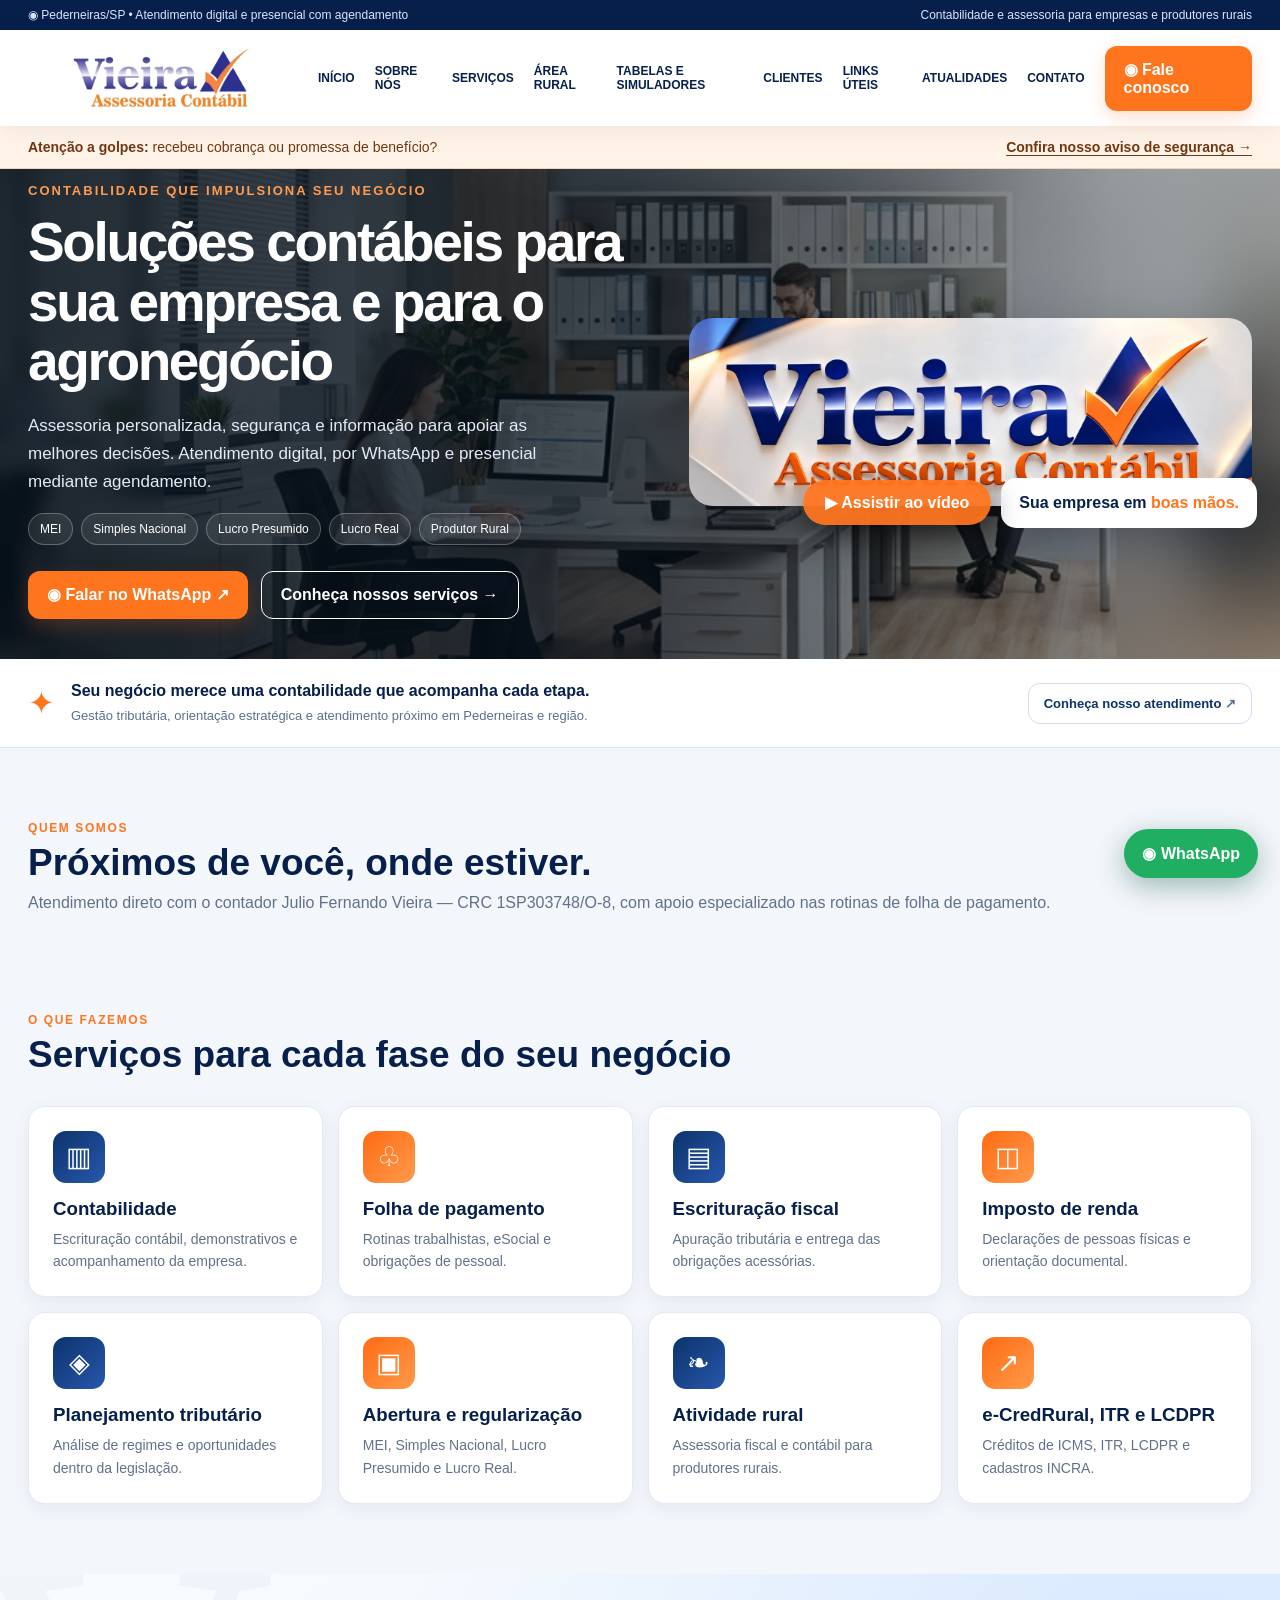
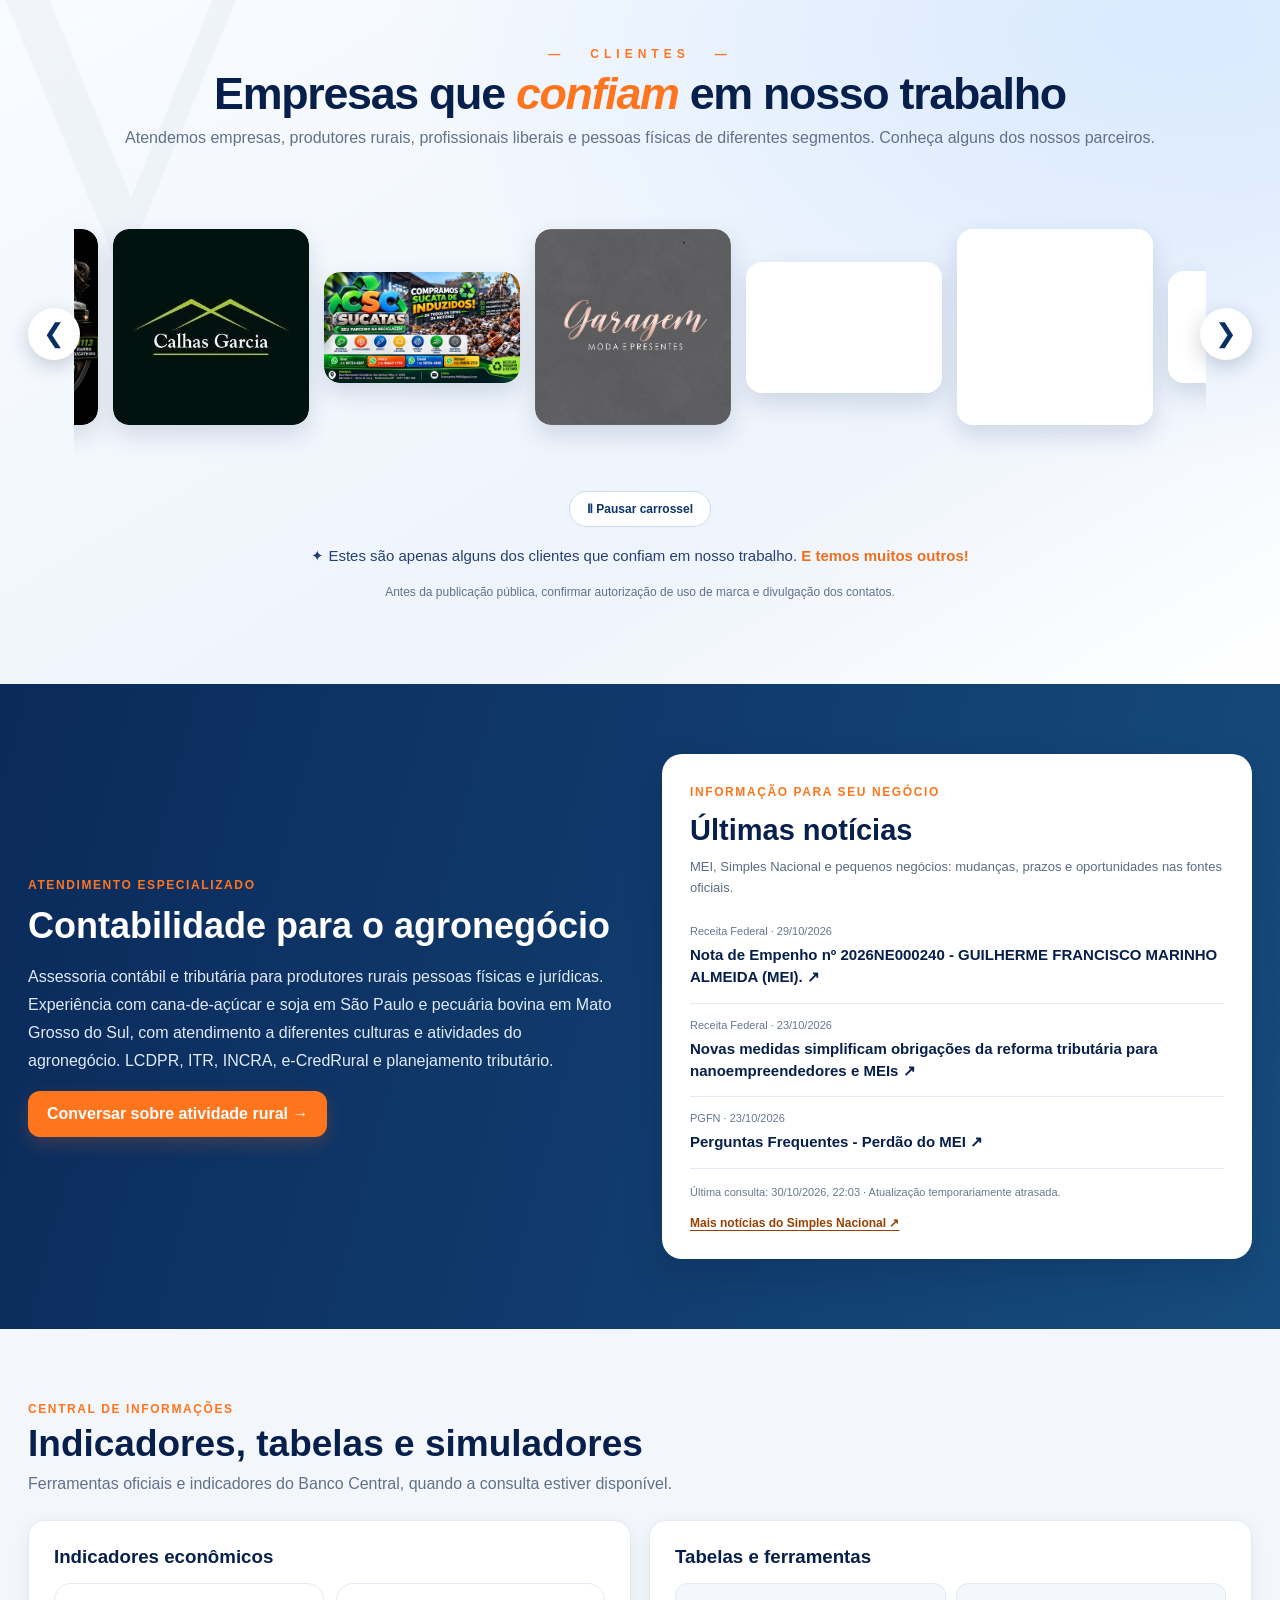
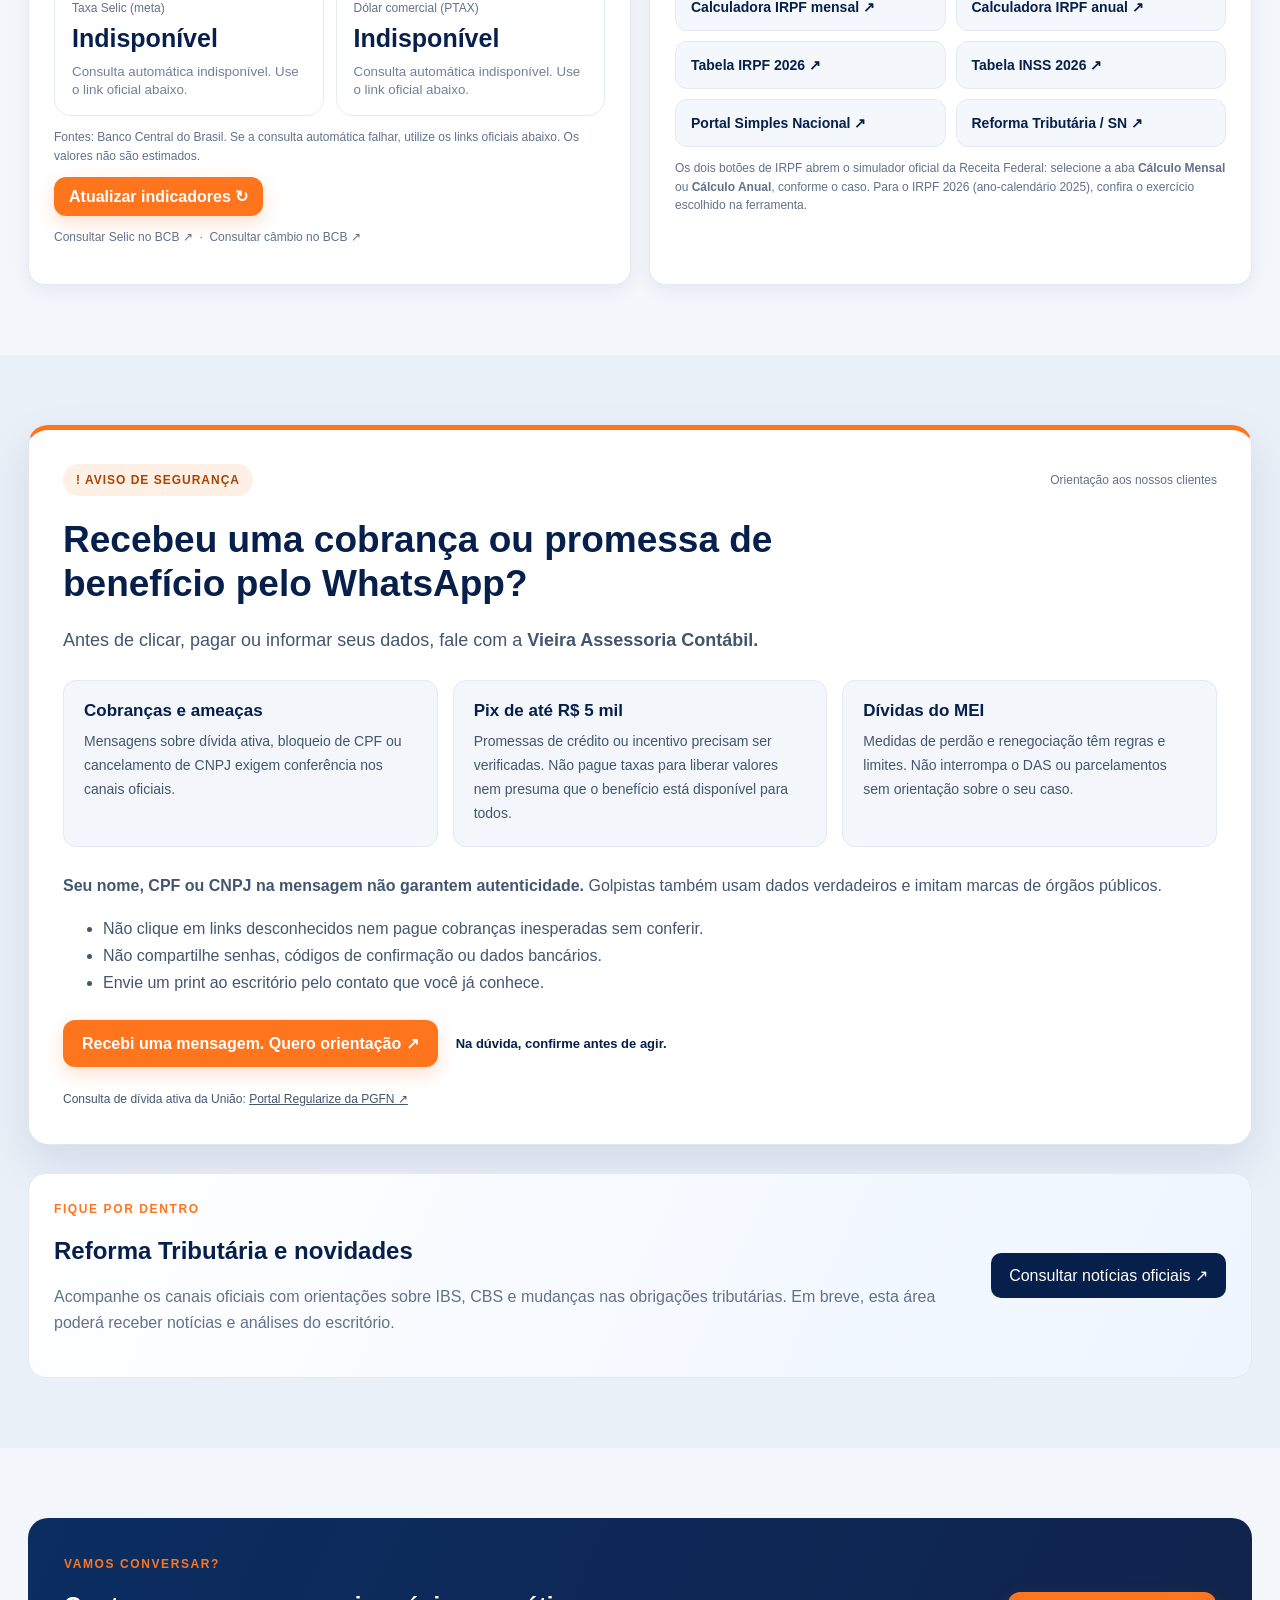
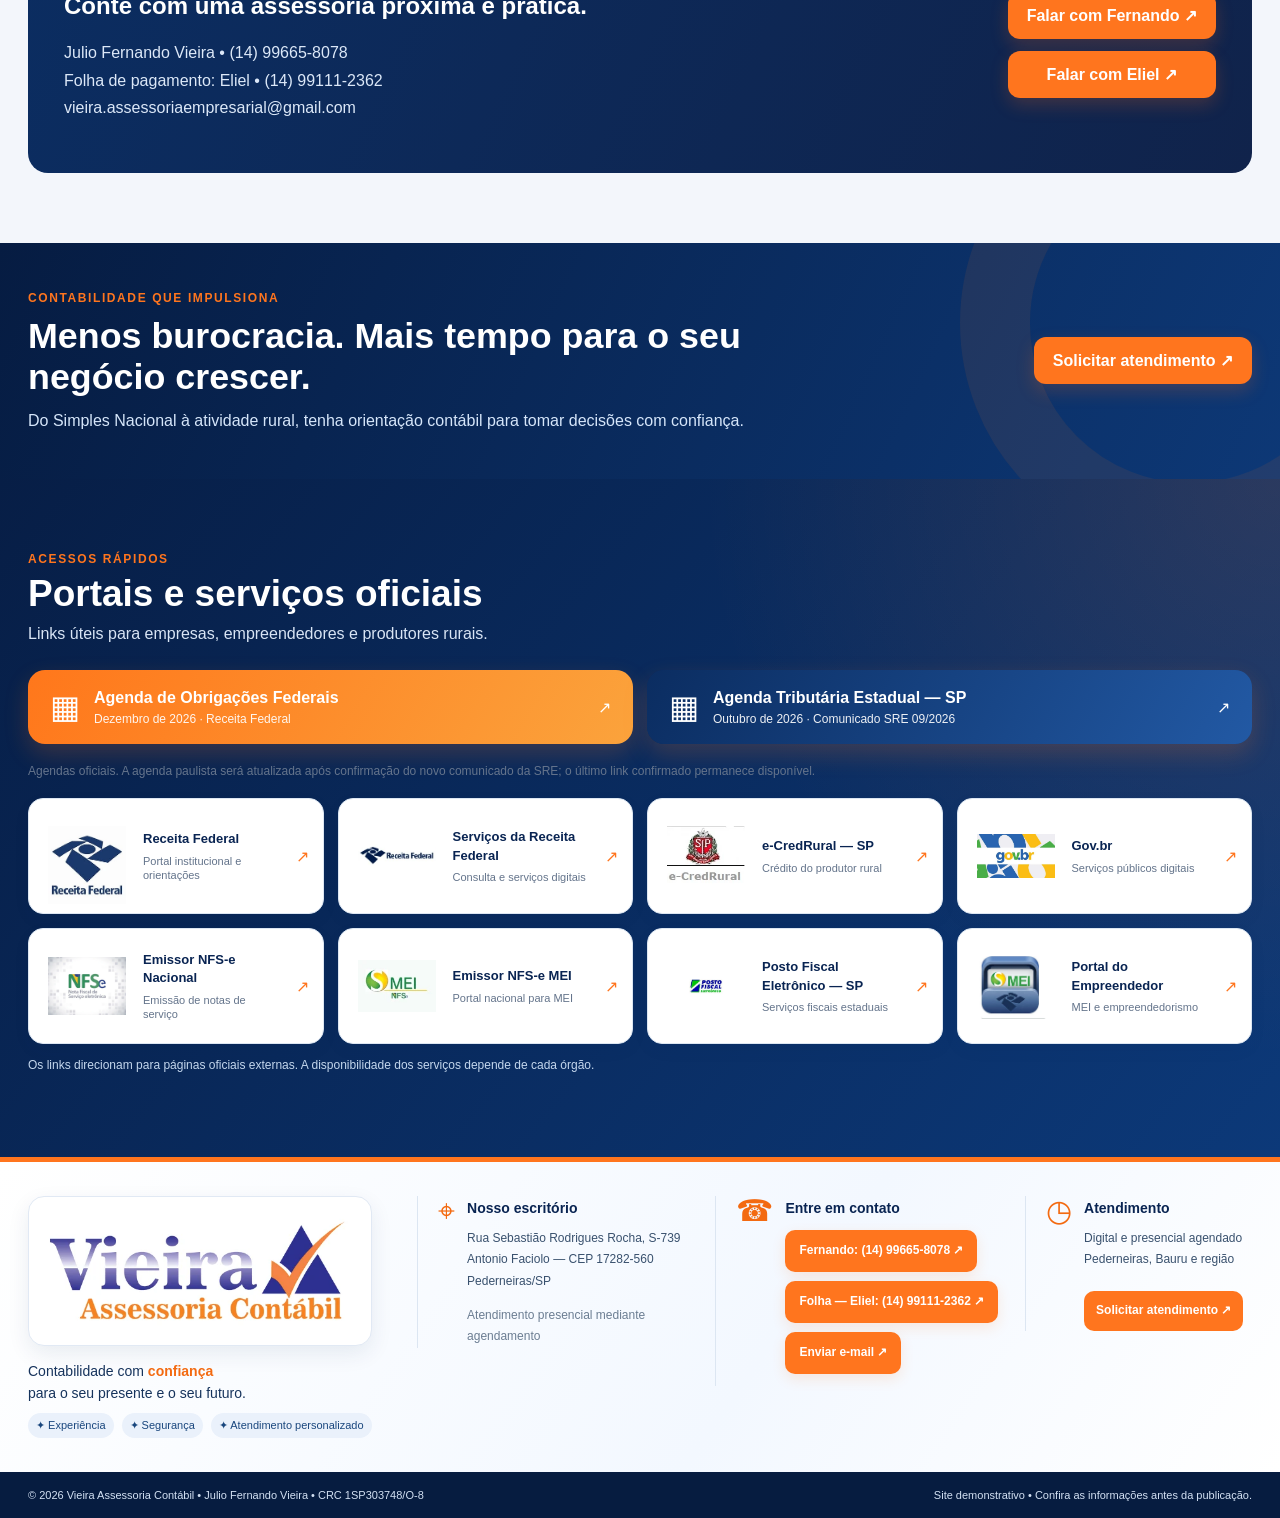
==== index.html @ 8aad2f8b "Ativa reprodução automática independente da preferência de movimento e adiciona controle de pausa" ====
<!DOCTYPE html>

<html lang="pt-BR"><head><meta charset="utf-8"/><meta content="width=device-width,initial-scale=1" name="viewport"/><meta content="#071f4b" name="theme-color"/><meta content="Vieira Assessoria Contábil em Pederneiras/SP: MEI, Simples Nacional, contabilidade, folha, IRPF e atividade rural. Atendimento digital e presencial agendado." name="description"/><title>Vieira Assessoria Contábil | Soluções para empresas e agronegócio</title><link href="assets/logo-original.webp" rel="icon" type="image/webp"/><style>
:root{--navy:#071f4b;--navy2:#0c336b;--orange:#ff751e;--blue:#2c4796;--muted:#62718a;--bg:#f3f6fb;--line:#e4eaf3;--shadow:0 18px 45px rgba(9,32,79,.10)}*{box-sizing:border-box}html{scroll-behavior:smooth;scroll-padding-top:110px}body{margin:0;font-family:Inter,Segoe UI,Arial,sans-serif;color:var(--navy);background:var(--bg)}a{text-decoration:none;color:inherit}button{font:inherit;cursor:pointer}img{max-width:100%}.wrap{max-width:1380px;margin:auto;padding:0 28px}.topline{background:var(--navy);color:#dce7ff;font-size:12px;padding:8px 0}.topline .wrap{display:flex;justify-content:space-between;gap:12px}.header{position:sticky;top:0;z-index:30;background:rgba(255,255,255,.96);backdrop-filter:blur(18px);box-shadow:0 3px 20px #09235312}.nav{display:flex;align-items:center;gap:20px;min-height:96px}.brand{display:flex;align-items:center;flex:0 0 auto}.brand img{width:270px;max-height:80px;object-fit:contain}.navlinks{display:flex;align-items:center;gap:20px;margin:auto;font-size:12px;font-weight:750}.navlinks a:hover,.navlinks a:focus{color:var(--orange)}.cta,.btn{display:inline-flex;justify-content:center;align-items:center;gap:9px;padding:14px 19px;border-radius:12px;background:var(--orange);color:white;font-weight:800;border:0;box-shadow:0 7px 18px #f86b1d35;transition:.25s}.cta:hover,.btn:hover{transform:translateY(-2px);filter:brightness(1.05)}.btn-outline{background:transparent;border:1.5px solid #fff;color:white;box-shadow:none}.menu-btn{display:none;background:transparent;border:0;color:var(--navy);font-size:27px}.hero{background:linear-gradient(108deg,#061b40 0%,#082f68 57%,#184487 100%);color:white;position:relative;overflow:hidden}.hero:before{content:"";position:absolute;inset:0;background:radial-gradient(circle at 70% 35%,#ff7b2b2e,transparent 34%),linear-gradient(135deg,transparent 78%,#ff751e22 79%,transparent 80%)}.hero .wrap{display:grid;grid-template-columns:1.05fr .95fr;align-items:center;min-height:490px;gap:38px;position:relative}.eyebrow{color:#ff9a51;font-size:13px;letter-spacing:2px;font-weight:850;text-transform:uppercase}.hero h1{font-size:clamp(35px,4.3vw,63px);letter-spacing:-2.4px;line-height:1.08;margin:15px 0 20px}.hero p{font-size:17px;line-height:1.65;color:#e3ebf8;max-width:570px}.hero-actions{display:flex;gap:13px;flex-wrap:wrap;margin:26px 0}.pills{display:flex;flex-wrap:wrap;gap:8px}.pills span{padding:8px 11px;border:1px solid #ffffff44;background:#ffffff14;border-radius:30px;font-size:12px}.hero-visual{position:relative}.hero-visual img{width:100%;height:auto;border-radius:24px;box-shadow:0 25px 60px #0005;animation:float 7s ease-in-out infinite}.hero-tag{position:absolute;right:-5px;bottom:-18px;background:white;color:var(--navy);padding:16px 22px;border-radius:15px;box-shadow:var(--shadow);font-weight:800}.hero-tag b{color:var(--orange)}@keyframes float{50%{transform:translateY(-9px)}}.section{padding:70px 0}.section-head{display:flex;justify-content:space-between;align-items:end;gap:15px;margin-bottom:24px}.section-head h2{font-size:clamp(26px,3vw,37px);margin:6px 0}.section-head p{color:var(--muted);margin:0;line-height:1.6}.kicker{font-size:12px;letter-spacing:1.6px;text-transform:uppercase;font-weight:900;color:var(--orange)}.services{display:grid;grid-template-columns:repeat(4,1fr);gap:15px}.service-card,.client-card,.panel,.stat{background:white;border:1px solid var(--line);border-radius:17px;box-shadow:0 5px 18px #102b5210}.service-card{padding:24px;transition:.3s}.service-card:hover,.client-card:hover{transform:translateY(-5px);box-shadow:var(--shadow)}.service-icon{width:52px;height:52px;display:grid;place-items:center;font-size:27px;color:white;border-radius:13px;background:linear-gradient(135deg,var(--navy2),#2857ad)}.service-card:nth-child(even) .service-icon{background:linear-gradient(135deg,#ff6b13,#ff9a4b)}h3{margin:15px 0 8px}.service-card p{font-size:14px;line-height:1.6;color:var(--muted);margin:0}.rural{background:linear-gradient(105deg,#0a2a5b,#164c7d);color:white}.rural-grid{display:grid;grid-template-columns:1fr 1fr;gap:40px;align-items:center}.rural h2{font-size:36px;margin:12px 0}.rural p{line-height:1.75;color:#e0eaf7}.rural-art{font-size:90px;min-height:270px;display:flex;align-items:center;justify-content:center;border-radius:25px;background:radial-gradient(circle at 50% 60%,#4b9d7b75,transparent 60%),linear-gradient(130deg,#133b6b,#0c244b);border:1px solid #ffffff33}.dashboard{display:grid;grid-template-columns:1fr 1fr;gap:18px}.panel{padding:25px}.panel h3{margin:0 0 15px}.stats{display:grid;grid-template-columns:repeat(2,1fr);gap:12px}.stat{padding:17px;box-shadow:none}.stat span{display:block;color:var(--muted);font-size:12px}.stat strong{display:block;margin:9px 0;font-size:25px}.stat small{color:#70809b}.tool-grid{display:grid;grid-template-columns:repeat(2,1fr);gap:10px}.tool-grid a{padding:15px;border-radius:12px;background:#f4f7fc;border:1px solid var(--line);font-size:14px;font-weight:750;transition:.2s}.tool-grid a:hover{border-color:var(--orange);background:#fff7f1}.note{font-size:12px;color:var(--muted);line-height:1.55}.clients-wrap{background:#fff}.clients{display:grid;grid-template-columns:repeat(6,1fr);gap:13px}.client-card{padding:12px;text-align:center;transition:.3s;display:flex;flex-direction:column}.client-image{height:120px;display:grid;place-items:center;background:#f6f8fc;border-radius:12px;overflow:hidden}.client-image img{width:100%;height:100%;object-fit:contain}.client-card h3{font-size:13px;line-height:1.35;min-height:35px}.client-link{margin-top:auto;display:inline-block;padding:9px;border-radius:9px;color:#0d774b;background:#eaf8f0;font-size:12px;font-weight:800}.client-link:hover{background:#d0f4df}.updates{background:#eaf0f8}.update-card{padding:25px;background:linear-gradient(115deg,#fff,#edf5ff);border:1px solid var(--line);border-radius:18px;display:flex;gap:22px;align-items:center;justify-content:space-between}.update-card p{color:var(--muted);line-height:1.6}.update-card a{color:#fff;background:var(--navy);border-radius:10px;padding:13px 18px;white-space:nowrap}.contact-box{background:linear-gradient(115deg,#0b2d61,#10234b);color:white;padding:36px;border-radius:20px;display:flex;align-items:center;justify-content:space-between;gap:24px}.contact-box p{color:#dce8f8;line-height:1.7}.footer{background:#061a3d;color:#fff;padding:35px 0 18px;border-top:5px solid var(--orange)}.footer-grid{display:grid;grid-template-columns:1.25fr 1fr 1fr;gap:35px}.footer-logo{width:300px;border-radius:12px;background:#fff;padding:8px}.footer p,.footer a{color:#d9e4f4;font-size:13px;line-height:1.9}.footer a:hover{color:#ff9a51}.footer-bottom{border-top:1px solid #ffffff22;margin-top:22px;padding-top:16px;color:#bacbe2;font-size:12px}.whats-float{position:fixed;right:22px;bottom:22px;z-index:40;background:#20ae63;color:white;padding:15px 18px;border-radius:100px;box-shadow:0 8px 28px #0b513c60;font-weight:800}.reveal{opacity:0;transform:translateY(18px);transition:opacity .65s,transform .65s}.reveal.show{opacity:1;transform:none}@media(max-width:1100px){.navlinks{gap:10px}.brand img{width:210px}.clients{grid-template-columns:repeat(4,1fr)}}@media(max-width:850px){.nav{min-height:76px}.menu-btn{display:block;margin-left:auto}.nav>.cta{display:none}.navlinks{display:none;position:absolute;top:76px;left:0;right:0;background:white;box-shadow:0 16px 24px #0002;padding:20px;flex-direction:column;align-items:stretch}.navlinks.open{display:flex}.hero .wrap,.rural-grid,.dashboard{grid-template-columns:1fr}.hero .wrap{padding-top:40px;padding-bottom:55px}.hero-visual{max-width:620px}.services{grid-template-columns:repeat(2,1fr)}.footer-grid{grid-template-columns:1fr 1fr}.clients{grid-template-columns:repeat(3,1fr)}}@media(max-width:550px){.wrap{padding:0 17px}.topline .wrap span:last-child{display:none}.brand img{width:190px}.hero h1{letter-spacing:-1px}.hero-tag{font-size:12px;right:0}.services,.stats,.tool-grid{grid-template-columns:1fr 1fr}.service-card{padding:16px}.service-card h3{font-size:14px}.clients{grid-template-columns:repeat(2,1fr)}.footer-grid{grid-template-columns:1fr}.update-card,.contact-box{display:block}.update-card a{display:inline-block;margin-top:10px}.contact-box .btn{margin-top:12px}.section{padding:48px 0}}@media(prefers-reduced-motion:reduce){*,*:before,*:after{animation:none!important;transition:none!important;scroll-behavior:auto!important}.reveal{opacity:1;transform:none}}
</style><style>
.clients{display:flex!important;overflow-x:auto;scroll-snap-type:x mandatory;scroll-behavior:smooth;gap:16px;padding:12px 3px 22px;scrollbar-width:thin;scrollbar-color:#ff751e #e4eaf3;overscroll-behavior-x:contain}
.clients::-webkit-scrollbar{height:9px}.clients::-webkit-scrollbar-thumb{background:#ff751e;border-radius:20px}
.clients::-webkit-scrollbar-track{background:#e4eaf3;border-radius:20px}
.client-card{flex:0 0 205px;min-width:205px;scroll-snap-align:start}
.client-controls{display:flex;gap:9px}.client-controls button{border:1px solid #d7e1ee;background:white;color:#092b61;width:43px;height:43px;border-radius:50%;font-size:27px;box-shadow:0 3px 12px #102b521a}
.client-controls button:hover{background:#092b61;color:white}
@media(max-width:550px){.client-card{flex-basis:170px;min-width:170px}.client-image{height:105px}}

/* V6: vitrine de clientes */
.clients-wrap{background:radial-gradient(ellipse at 80% 0%,#dfeafa 0%,transparent 48%),linear-gradient(145deg,#f8fbff,#eef3fa 68%,#fff)}
.clients{gap:18px!important;padding:20px 8px 28px!important;scrollbar-width:none!important;scroll-snap-type:none!important}
.clients::-webkit-scrollbar{display:none!important}
.client-card{position:relative;flex:0 0 216px!important;min-width:216px!important;height:235px;padding:7px!important;overflow:hidden;border-radius:20px!important;background:white!important;border:1px solid #e0e7f1!important;box-shadow:0 10px 22px #102b5220!important;transition:transform .25s,box-shadow .25s!important}
.client-card:hover,.client-card:focus-within{transform:translateY(-5px)!important;box-shadow:0 17px 35px #102b5233!important}
.client-image{height:100%!important;width:100%;background:white!important;border-radius:15px!important;overflow:hidden!important}
.client-image img{height:100%!important;width:100%!important;object-fit:contain!important;display:block}
.client-link{position:absolute;bottom:13px;left:50%;transform:translateX(-50%);white-space:nowrap;background:#071f4be8;color:#fff!important;border-radius:30px;padding:9px 15px;font-size:12px!important;font-weight:700;opacity:0;transition:opacity .25s;pointer-events:none}
.client-card:hover .client-link,.client-card:focus-within .client-link{opacity:1;pointer-events:auto}
.client-controls button{border:1px solid #d5e1ef!important;background:#fff!important;color:#092b61!important;width:48px!important;height:48px!important;box-shadow:0 6px 20px #102b5220!important}
.client-controls button:hover{background:#ff751e!important;color:white!important}
.clients-wrap .section-head h2{font-size:clamp(25px,3.3vw,42px)}
@media(max-width:600px){.client-card{flex-basis:170px!important;min-width:170px!important;height:190px}.clients{gap:12px!important}.client-link{opacity:1;pointer-events:auto;font-size:10px!important;padding:6px 9px}}
@media(prefers-reduced-motion:reduce){.clients{scroll-behavior:auto!important}.client-card{transition:none!important}}
</style><style>
/* Vieira v7: showcase aprovado */
.clients-wrap{position:relative;overflow:hidden;background:radial-gradient(ellipse at 92% 8%,#d9e9ff 0%,transparent 47%),linear-gradient(150deg,#f9fcff,#eef4fc 66%,#fff)}
.clients-wrap:before{content:"V";position:absolute;top:-110px;left:-35px;font-family:Georgia,serif;font-size:430px;color:#12376b08;pointer-events:none}
.clients-title{justify-content:center;text-align:center;margin-bottom:34px}.clients-title h2{font-size:clamp(28px,3.5vw,48px)!important;letter-spacing:-1.3px}.clients-title h2 em{color:var(--orange);font-style:italic}.clients-title .kicker{letter-spacing:5px}.clients-title p{font-size:16px}
.clients-stage{position:relative;padding:0 34px}.clients{display:flex!important;overflow-x:auto;scroll-behavior:auto!important;scroll-snap-type:none!important;gap:15px!important;padding:14px 6px 27px!important;scrollbar-width:none!important}.clients::-webkit-scrollbar{display:none!important}
.client-card{flex:0 0 196px!important;min-width:196px!important;height:236px!important;padding:5px!important;border:1px solid #dfe7f3!important;border-radius:19px!important;overflow:hidden!important;box-shadow:0 10px 25px #0b2b5826!important;background:#fff!important;position:relative;transition:transform .3s,box-shadow .3s!important}.client-card:hover{transform:translateY(-6px)!important;box-shadow:0 17px 33px #0b2b5835!important}.client-image{width:100%;height:100%!important;overflow:hidden;border-radius:15px!important;background:white!important}.client-image img{width:100%;height:100%;object-fit:contain!important;display:block}.client-link{position:absolute;bottom:12px;left:50%;transform:translateX(-50%);opacity:0;pointer-events:none;background:#071f4be8;color:white!important;padding:9px 14px;border-radius:20px;font-size:12px!important;white-space:nowrap;transition:opacity .2s}.client-card:hover .client-link,.client-card:focus-within .client-link{opacity:1;pointer-events:auto}
.carousel-arrow{position:absolute;top:50%;transform:translateY(-50%);z-index:3;width:52px;height:52px;border:0;border-radius:50%;background:#fff;color:#092e65;font-size:26px;box-shadow:0 6px 20px #061b4033;display:grid;place-items:center;transition:background .2s,color .2s,transform .2s}.carousel-arrow:hover{background:#ff751e;color:#fff;transform:translateY(-50%) scale(1.07)}.arrow-left{left:0}.arrow-right{right:0}.carousel-dots{display:flex;gap:8px;justify-content:center;margin:12px 0}.carousel-dots span{height:6px;width:27px;border-radius:10px;background:#d7e1ed}.carousel-dots .active{width:45px;background:var(--orange)}
.quick-section{background:#f3f6fb}.quick-grid{display:grid;grid-template-columns:repeat(4,minmax(0,1fr));gap:14px}.quick-link{display:flex;align-items:center;gap:12px;background:#fff;border:1px solid #dce6f2;border-radius:15px;padding:18px 14px;box-shadow:0 6px 18px #0b2b580b;transition:transform .2s,box-shadow .2s,border-color .2s}.quick-link:hover{transform:translateY(-4px);border-color:#ff751e;box-shadow:0 12px 28px #0b2b5822}.quick-symbol{width:38px;height:38px;flex:0 0 38px;display:grid;place-items:center;border-radius:10px;background:#eaf0fa;color:#0c336b;font-size:22px}.quick-link strong{display:block;font-size:13px;line-height:1.4}.quick-link small{display:block;font-size:11px;color:#64748b;margin-top:5px;line-height:1.3}.quick-external{margin-left:auto;color:#ff751e}
.footer-logo{width:310px;max-width:100%;height:auto;object-fit:contain}
@media(max-width:1100px){.quick-grid{grid-template-columns:repeat(2,1fr)}}@media(max-width:650px){.clients-stage{padding:0 24px}.client-card{flex-basis:165px!important;min-width:165px!important;height:198px!important}.carousel-arrow{width:40px;height:40px;font-size:20px}.quick-grid{grid-template-columns:1fr}.clients-title h2{letter-spacing:-.5px}.client-link{opacity:1;pointer-events:auto;font-size:10px!important;padding:6px 9px}}
@media(prefers-reduced-motion:reduce){.client-card,.carousel-arrow{transition:none!important}}
</style><style>
/* Vieira v9 — carrossel contínuo, um cliente por seta, detalhes acessíveis */
.client-card{cursor:pointer;user-select:none}.client-card:focus-visible{outline:3px solid #ff751e;outline-offset:3px}
.client-view-hint{position:absolute;bottom:12px;left:50%;transform:translateX(-50%);background:#092e65e8;color:#fff;padding:9px 13px;border-radius:22px;font-size:12px;white-space:nowrap;opacity:0;transition:opacity .2s;pointer-events:none}
.client-card:hover .client-view-hint,.client-card:focus-visible .client-view-hint{opacity:1}
.client-modal[hidden]{display:none!important}.client-modal{position:fixed;inset:0;z-index:99999;display:grid;place-items:center;padding:22px}.client-modal-backdrop{position:absolute;inset:0;background:rgba(4,20,46,.78);backdrop-filter:blur(9px)}
.client-modal-panel{position:relative;width:min(970px,100%);max-height:min(90vh,850px);overflow:auto;display:grid;grid-template-columns:minmax(0,1.15fr) minmax(290px,.85fr);background:#fff;border-radius:24px;box-shadow:0 24px 90px #0007}
.client-modal-close{position:absolute;top:13px;right:13px;z-index:2;background:#f0f4fa;border:0;border-radius:50%;width:42px;height:42px;font-size:20px;cursor:pointer;color:#092e65}
.client-modal-media{min-height:390px;background:linear-gradient(140deg,#f5f8fc,#e9f1fb);display:grid;place-items:center;padding:25px}.client-modal-media img{max-width:100%;max-height:68vh;object-fit:contain;border-radius:12px;box-shadow:0 12px 30px #0b2b581a}
.client-modal-info{padding:65px 32px 35px;align-self:center}.client-modal-info h2{font-size:clamp(23px,2.5vw,34px);line-height:1.2;margin:12px 0 22px;color:#0b2b58}.client-modal-info p{line-height:1.65;overflow-wrap:anywhere;color:#485e78}
.client-modal-actions{display:flex;flex-wrap:wrap;gap:10px;margin-top:25px}.client-modal-actions a,.client-modal-actions button{border:1px solid #d5e1ef;background:#f5f8fc;color:#092e65;padding:11px 14px;border-radius:12px;text-decoration:none;font-size:13px;font-weight:700;cursor:pointer}.client-modal-actions a:first-child{background:#ff751e;color:#fff;border-color:#ff751e}
@media(max-width:680px){.client-modal-panel{grid-template-columns:1fr}.client-modal-media{min-height:0;padding:20px}.client-modal-media img{max-height:38vh}.client-modal-info{padding:22px}.client-modal-close{top:8px;right:8px}}
@media(hover:none){.client-view-hint{opacity:1;font-size:10px;padding:6px 10px}}
</style><style>
/* V10: desktop-safe continuous carousel and branded quick-access tiles */
.clients-stage{isolation:isolate}.clients{scroll-behavior:auto!important;scroll-snap-type:none!important;overscroll-behavior-x:contain}
.quick-link{position:relative;overflow:hidden;min-height:92px;transition:transform .26s ease,box-shadow .26s ease,border-color .26s ease!important}
.quick-link:before{content:"";position:absolute;inset:auto 0 0;height:3px;background:linear-gradient(90deg,#ff751e,#ffad63);transform:scaleX(0);transform-origin:left;transition:transform .3s}
.quick-link:hover:before,.quick-link:focus-visible:before{transform:scaleX(1)}
.quick-symbol{width:53px!important;height:53px!important;flex:0 0 53px!important;border-radius:13px!important;background:linear-gradient(135deg,#f1f5ff,#dce9fb)!important;box-shadow:inset 0 0 0 1px #c9d9ee;display:grid;place-items:center;font-size:12px!important;letter-spacing:-.5px;font-weight:900;color:#103c7b!important}
.quick-symbol span{display:block;line-height:1.05;text-align:center;overflow-wrap:anywhere;padding:3px}
.quick-symbol--rf{background:linear-gradient(135deg,#e6f2fc,#c6def6)!important;color:#0066a1!important}
.quick-symbol--ecac{background:linear-gradient(135deg,#e9f3ff,#d5e5f7)!important;color:#164c83!important}
.quick-symbol--sp,.quick-symbol--pfe{background:linear-gradient(135deg,#fff0ec,#ffd8cf)!important;color:#ba3727!important}
.quick-symbol--gov{background:linear-gradient(135deg,#fffbe2,#d8ebfa)!important;color:#164d93!important}
.quick-symbol--nfse{background:linear-gradient(135deg,#e7f6ff,#c9e5f8)!important;color:#145b8c!important}
.quick-symbol--mei,.quick-symbol--empreendedor{background:linear-gradient(135deg,#e8f7ee,#d2eee0)!important;color:#176943!important}
.quick-link:hover .quick-symbol{transform:scale(1.05);transition:transform .25s}
.promo-strip{background:#fff;border-bottom:1px solid #dce5f2}.promo-inner{display:flex;gap:16px;align-items:center;justify-content:space-between;padding-top:20px;padding-bottom:20px}.promo-spark{font-size:32px;color:#ff751e;animation:promoGlow 3.5s ease-in-out infinite}.promo-inner>div:nth-child(2){flex:1;line-height:1.5}.promo-inner strong{display:block;font-size:16px}.promo-inner span{color:#5c708c;font-size:13px}.promo-action{white-space:nowrap;font-size:13px;font-weight:800;color:#0c336b;border:1px solid #d3deed;border-radius:12px;padding:12px 15px;transition:.25s}.promo-action:hover{background:#0c336b;color:#fff}
.mid-cta{background:linear-gradient(115deg,#061c42,#0d3876);color:#fff;position:relative;overflow:hidden}.mid-cta:after{content:"";position:absolute;width:320px;height:320px;border:70px solid #ff751e16;border-radius:50%;right:-140px;top:-150px;pointer-events:none}.mid-cta-inner{padding-top:45px;padding-bottom:45px;display:flex;align-items:center;justify-content:space-between;gap:35px;position:relative;z-index:1}.mid-cta h2{font-size:clamp(24px,2.8vw,37px);max-width:770px;margin:10px 0}.mid-cta p{color:#d6e6fa;line-height:1.6;margin:0}.mid-cta .btn{flex:0 0 auto}
@keyframes promoGlow{50%{transform:rotate(12deg) scale(1.18);filter:drop-shadow(0 0 7px #ff751e55)}}
@media(max-width:760px){.promo-inner,.mid-cta-inner{flex-direction:column;align-items:flex-start}.promo-action{white-space:normal}.promo-spark{display:none}}
@media(prefers-reduced-motion:reduce){.promo-spark{animation:none}}
</style><style>/* V11: portal brands and bright high-contrast footer */
.quick-section{background:linear-gradient(130deg,#071e46,#0c3979);color:#fff;position:relative;overflow:hidden}.quick-section:before{content:"";position:absolute;inset:0;background:radial-gradient(circle at 100% 0%,#ff751e22,transparent 40%);pointer-events:none}.quick-section .wrap{position:relative}.quick-section .section-head p{color:#d9e5f5}.quick-grid{grid-template-columns:repeat(4,minmax(0,1fr))}.quick-link{background:#fff;color:#092452;min-height:116px}.quick-symbol--official{width:88px!important;height:70px!important;flex:0 0 88px!important;background:#fff!important;box-shadow:none!important;border-radius:9px!important;padding:5px!important}.quick-symbol--official img{width:100%;height:100%;object-fit:contain;display:block}.quick-section .note{color:#c4d7ed}.quick-link strong{font-size:13px}
.footer-v11{padding:0;border-top:0;background:#fff;color:#0a2855}.footer-main{background:linear-gradient(125deg,#fff 0%,#f3f8ff 60%,#fff 100%);border-top:5px solid #ff751e;padding:34px 0}.footer-modern-grid{display:grid;grid-template-columns:1.6fr 1.2fr 1.25fr 1fr;gap:26px;align-items:start}.footer-brand-white{display:inline-flex;background:#fff;border:1px solid #e1e9f4;border-radius:16px;padding:12px 16px;box-shadow:0 8px 22px #092b5915}.footer-brand-white img{width:310px;max-width:100%;height:auto;display:block;object-fit:contain}.footer-slogan{font-size:14px!important;color:#16335c!important;line-height:1.55!important;margin:15px 0 8px}.footer-slogan em{font-style:normal;font-weight:850;color:#f36a11}.footer-values{display:flex;flex-wrap:wrap;gap:8px}.footer-values span{font-size:11px;color:#1a477e;background:#eaf1fb;padding:6px 8px;border-radius:20px}.footer-detail{display:flex;gap:12px;border-left:1px solid #dce6f2;padding-left:20px}.footer-icon{font-size:30px;color:#f36a11;line-height:1}.footer-detail h3{font-size:14px;margin:4px 0 11px;color:#092452}.footer-detail p,.footer-detail a,.footer-detail small{font-size:12px;color:#39516e;line-height:1.8}.footer-detail a:hover{color:#f36a11}.footer-detail small{color:#6b7d92}.footer-contact-btn{display:inline-flex!important;background:#ff751e;color:#fff!important;border-radius:10px;padding:9px 12px;margin-top:8px;font-weight:750}.footer-bottom-bar{background:#061c40;color:#d3e1f3;padding:17px 0;font-size:11px}.footer-bottom-bar .wrap{display:flex;justify-content:space-between;gap:18px;flex-wrap:wrap}
@media(max-width:1150px){.footer-modern-grid{grid-template-columns:repeat(2,minmax(0,1fr))}.quick-grid{grid-template-columns:repeat(2,minmax(0,1fr))}}@media(max-width:650px){.footer-modern-grid,.quick-grid{grid-template-columns:1fr}.footer-detail{border-left:0;border-top:1px solid #dce6f2;padding:18px 0 0}.quick-symbol--official{width:80px!important;flex-basis:80px!important}.footer-brand-white img{width:260px}}
</style><style>
.hero-video-trigger{cursor:pointer;outline-offset:5px}.hero-play{position:absolute;left:50%;top:50%;transform:translate(-50%,-50%);background:#ff751eee;color:white;padding:13px 22px;border-radius:100px;box-shadow:0 9px 30px #0008;font-weight:800;white-space:nowrap;z-index:2}.hero-video-trigger:hover .hero-play{background:#e75b00}.video-overlay[hidden]{display:none!important}.video-overlay{position:fixed;inset:0;z-index:9999;display:grid;place-items:center;padding:20px}.video-overlay-bg{position:absolute;inset:0;background:#031024df;backdrop-filter:blur(8px)}.video-shell{position:relative;z-index:1;width:min(95vw,980px);background:#071f4b;border:2px solid #ff751e;border-radius:18px;padding:15px;box-shadow:0 25px 90px #0009}.video-shell video{width:100%;max-height:78vh;display:block;border-radius:9px;background:black}.video-close{position:absolute;right:-13px;top:-17px;background:#ff751e;color:white;border:0;border-radius:50%;width:42px;height:42px;z-index:3;font-size:20px}.rural-sectors{display:grid;grid-template-columns:repeat(3,1fr);gap:10px;width:100%;padding:20px}.rural-sectors>div{background:#ffffff14;border:1px solid #ffffff30;border-radius:16px;min-height:170px;display:flex;align-items:center;justify-content:center;flex-direction:column;gap:10px;text-align:center;padding:10px}.rural-sectors span{font-size:52px}.rural-sectors strong{font-size:15px}.rural-sectors small{font-size:12px;color:#cbdcf2}.calendar-shortcuts{display:grid;grid-template-columns:1fr 1fr;gap:14px;margin:0 0 20px}.calendar-link{display:flex;align-items:center;gap:14px;padding:18px 22px;border-radius:17px;background:linear-gradient(120deg,#ff771b,#fba33c);color:white;box-shadow:0 10px 25px #fc762133;transition:transform .2s}.calendar-link:hover{transform:translateY(-4px)}.calendar-link.estadual{background:linear-gradient(120deg,#0b2d61,#2259a4)}.calendar-link>span:nth-child(2){flex:1}.calendar-link strong,.calendar-link small{display:block}.calendar-link strong{font-size:16px}.calendar-link small{margin-top:5px;font-size:12px;opacity:.92}.calendar-emoji{font-size:32px}.calendar-disclaimer{color:#65748c;font-size:12px;margin:0 0 20px}.more-clients{text-align:center;color:#233f74;margin:20px 0 4px;font-size:15px}.more-clients strong{color:#ef6e1e}@media(max-width:700px){.calendar-shortcuts{grid-template-columns:1fr}.rural-sectors{grid-template-columns:1fr}.rural-sectors>div{min-height:105px}.hero-play{font-size:13px}}
</style><style>/* Garantia de visibilidade do carrossel, inclusive cartões duplicados */ .clients .client-card.reveal{opacity:1!important;transform:none!important;visibility:visible!important}</style><style>/* Cartões completos no enquadramento do carrossel */.clients-stage{padding-left:46px!important;padding-right:46px!important}.clients{scroll-padding-left:6px;scroll-padding-right:6px}.clients .client-card{opacity:1!important;visibility:visible!important;transform:none!important}@media(max-width:650px){.clients-stage{padding-left:30px!important;padding-right:30px!important}}</style><style>.contact-actions{display:flex;flex-direction:column;gap:12px;flex-shrink:0}.security-strip{background:#fff3e8;border-bottom:1px solid #f7d2b7;color:#713711;font-size:14px}.security-strip .wrap{display:flex;justify-content:space-between;gap:12px;padding-top:13px;padding-bottom:13px}.security-strip a{font-weight:800;text-decoration:underline;text-underline-offset:3px}.security-notice{background:#fff;border:1px solid #dce5f1;border-top:5px solid var(--orange);border-radius:20px;padding:34px;margin-bottom:28px;box-shadow:var(--shadow);scroll-margin-top:120px}.security-heading{display:flex;align-items:center;justify-content:space-between;gap:12px;flex-wrap:wrap}.security-badge{background:#fff0e5;color:#a84404;border-radius:30px;padding:9px 13px;font-size:12px;font-weight:900;letter-spacing:1px}.security-date{font-size:12px;color:var(--muted)}.security-notice h2{font-size:clamp(25px,3vw,37px);max-width:850px;line-height:1.2;margin:22px 0 14px}.security-notice p,.security-notice li{line-height:1.7;color:#43566f}.security-notice .security-lead{font-size:18px}.security-topics{display:grid;grid-template-columns:repeat(3,minmax(0,1fr));gap:15px;margin:25px 0}.security-topics>div{background:#f3f6fb;border-radius:13px;padding:20px;border:1px solid #e3eaf3}.security-topics h3{margin:0 0 9px;font-size:17px}.security-topics p{margin:0;font-size:14px}.security-bottom{display:flex;align-items:center;gap:18px;flex-wrap:wrap;margin-top:24px}.security-bottom span{font-size:13px;font-weight:700}.security-notice .security-source{font-size:12px;margin:22px 0 0}.security-source a{text-decoration:underline}@media(max-width:750px){.security-topics{grid-template-columns:1fr}.security-strip .wrap{flex-direction:column;gap:5px}.security-notice{padding:23px}.contact-box{flex-direction:column;align-items:stretch}.contact-actions{width:100%}.security-bottom .btn{width:100%;text-align:center}}</style><style>.rural-grid{align-items:center;grid-template-columns:minmax(0,1fr) minmax(0,1fr);gap:44px}.business-news{background:white;color:var(--navy);padding:28px;border-radius:20px;box-shadow:0 15px 35px #031a3e33}.rural .business-news h2{font-size:29px;margin:14px 0 10px}.rural .business-news-intro{font-size:13px;color:#5b6c83;line-height:1.6;margin:0 0 12px}.business-news-item{display:block;padding:15px 0;border-bottom:1px solid #e4eaf3}.business-news-item span{display:block;font-size:11px;color:#66778e;margin-bottom:7px}.business-news-item strong{display:block;font-size:15px;line-height:1.45;font-weight:750}.business-news-item:hover strong,.business-news-item:focus-visible strong{color:#b74908;text-decoration:underline}.rural .business-news-status{font-size:11px;color:#68788c;line-height:1.5;margin:15px 0 12px}.business-news-all{color:#994000;text-decoration:underline;text-underline-offset:3px;font-size:12px;font-weight:750}@media(max-width:850px){.rural-grid{grid-template-columns:1fr;gap:28px}.business-news{padding:23px}}</style><style>.footer-contact-actions{display:flex;flex-direction:column;align-items:flex-start;gap:9px;margin-top:14px!important}.footer .footer-contact-button{display:inline-flex;align-items:center;justify-content:center;min-height:42px;padding:10px 14px;border-radius:10px;background:var(--orange);color:#fff!important;font-size:12px;font-weight:800;line-height:1.4;box-shadow:0 5px 14px #ff751e24;transition:background .2s,transform .2s}.footer .footer-contact-button:hover{background:#da5608;transform:translateY(-2px)}.footer .footer-contact-button:focus-visible{outline:3px solid #173d78;outline-offset:3px}</style><style>
/* Botão do vídeo ao lado esquerdo da frase na imagem principal. */
.hero-caption{position:absolute;right:-5px;bottom:-18px;display:flex;align-items:center;gap:10px;max-width:100%;z-index:2}.hero-caption .hero-play,.hero-caption .hero-tag{position:static;transform:none}.hero-caption .hero-play{flex-shrink:0}.hero-caption .hero-tag{padding:16px 18px}@media(max-width:550px){.hero-caption{right:0;gap:7px}.hero-caption .hero-play{font-size:12px;padding:12px}.hero-caption .hero-tag{font-size:12px;padding:12px}}
</style><noscript><style>.reveal{opacity:1;transform:none}@media(max-width:850px){.navlinks{display:flex;position:static;flex-wrap:wrap;flex-direction:row;box-shadow:none}.nav{flex-wrap:wrap}.menu-btn{display:none}}</style></noscript><style id="hero-office-background">
.hero{background:#303a40 url('assets/fundo-escritorio.png') center center/cover no-repeat}
.hero:before{background:linear-gradient(90deg,rgba(6,17,28,.88) 0%,rgba(6,17,28,.74) 44%,rgba(6,17,28,.28) 100%)}
@media(max-width:850px){.hero{background-position:58% center}.hero:before{background:linear-gradient(180deg,rgba(6,17,28,.86),rgba(6,17,28,.62))}}
</style><style id="client-image-fit">
/* Match each frame to its artwork, filling it without cropping or stretching. */
#clientes-trilho{align-items:center;min-height:290px}
#clientes-trilho .client-card{height:auto!important;aspect-ratio:var(--client-ratio,1);padding:0!important;border:0!important;display:block;border-radius:16px!important}
#clientes-trilho .client-image{position:absolute;inset:0;width:100%!important;height:100%!important;border-radius:inherit!important}
#clientes-trilho .client-image img{display:block;width:100%!important;height:100%!important;object-fit:cover!important;object-position:center}
@media(max-width:650px){#clientes-trilho{min-height:255px}}
</style><style>.client-playback-wrap{text-align:center;margin:8px 0 16px}#client-playback{border:1px solid #cedbec;border-radius:30px;background:#fff;color:#0c336b;padding:10px 17px;font-size:12px;font-weight:750;cursor:pointer}#client-playback:hover{background:#0c336b;color:#fff}#client-playback:focus-visible{outline:3px solid #ff751e;outline-offset:3px}</style></head><body>
<div class="topline"><div class="wrap"><span>◉ Pederneiras/SP • Atendimento digital e presencial com agendamento</span><span>Contabilidade e assessoria para empresas e produtores rurais</span></div></div>
<header class="header"><div class="wrap nav"><a aria-label="Vieira Assessoria Contábil — início" class="brand" href="#inicio"><img alt="Vieira Assessoria Contábil" src="assets/logo-original.webp"/></a><button aria-expanded="false" aria-label="Abrir menu" class="menu-btn" id="menu">☰</button><nav aria-label="Navegação principal" class="navlinks" id="navlinks"><a href="#inicio">INÍCIO</a><a href="#sobre">SOBRE NÓS</a><a href="#servicos">SERVIÇOS</a><a href="#rural">ÁREA RURAL</a><a href="#ferramentas">TABELAS E SIMULADORES</a><a href="#clientes">CLIENTES</a><a href="#links-uteis">LINKS ÚTEIS</a><a href="#atualidades">ATUALIDADES</a><a href="#contato">CONTATO</a></nav><a class="cta" href="https://wa.me/5514996658078" rel="noopener" target="_blank">◉ Fale conosco</a></div></header><aside class="security-strip"><div class="wrap"><span><strong>Atenção a golpes:</strong> recebeu cobrança ou promessa de benefício?</span><a href="#aviso-seguranca">Confira nosso aviso de segurança →</a></div></aside>
<main><section class="hero" id="inicio"><div class="wrap"><div><div class="eyebrow">Contabilidade que impulsiona seu negócio</div><h1>Soluções contábeis para sua empresa e para o agronegócio</h1><p>Assessoria personalizada, segurança e informação para apoiar as melhores decisões. Atendimento digital, por WhatsApp e presencial mediante agendamento.</p><div class="pills"><span>MEI</span><span>Simples Nacional</span><span>Lucro Presumido</span><span>Lucro Real</span><span>Produtor Rural</span></div><div class="hero-actions"><a class="btn" href="https://wa.me/5514996658078" rel="noopener" target="_blank">◉ Falar no WhatsApp ↗</a><a class="btn btn-outline" href="#servicos">Conheça nossos serviços →</a></div></div><div aria-label="Assistir ao vídeo Sua empresa em boas mãos" class="hero-visual hero-video-trigger" role="button" tabindex="0" title="Clique para assistir ao vídeo institucional"><img alt="Marca Vieira Assessoria Contábil em azul e laranja" src="assets/marca-3d.webp" width="1500" height="500" fetchpriority="high" decoding="async"/><div class="hero-caption"><span aria-hidden="true" class="hero-play">▶ Assistir ao vídeo</span><div class="hero-tag">Sua empresa em <b>boas mãos.</b></div></div></div></div></section>
<section aria-label="Diferenciais da Vieira Assessoria" class="promo-strip"><div class="wrap promo-inner"><div aria-hidden="true" class="promo-spark">✦</div><div><strong>Seu negócio merece uma contabilidade que acompanha cada etapa.</strong><span> Gestão tributária, orientação estratégica e atendimento próximo em Pederneiras e região.</span></div><a class="promo-action" href="#contato">Conheça nosso atendimento <span aria-hidden="true">↗</span></a></div></section><section class="section" id="sobre"><div class="wrap"><div class="section-head"><div><span class="kicker">Quem somos</span><h2>Próximos de você, onde estiver.</h2><p>Atendimento direto com o contador Julio Fernando Vieira — CRC 1SP303748/O-8, com apoio especializado nas rotinas de folha de pagamento.</p></div></div></div></section>
<section class="section" id="servicos" style="padding-top:0"><div class="wrap"><div class="section-head"><div><span class="kicker">O que fazemos</span><h2>Serviços para cada fase do seu negócio</h2></div></div><div class="services"><article class="service-card reveal"><div class="service-icon">▥</div><h3>Contabilidade</h3><p>Escrituração contábil, demonstrativos e acompanhamento da empresa.</p></article><article class="service-card reveal"><div class="service-icon">♧</div><h3>Folha de pagamento</h3><p>Rotinas trabalhistas, eSocial e obrigações de pessoal.</p></article><article class="service-card reveal"><div class="service-icon">▤</div><h3>Escrituração fiscal</h3><p>Apuração tributária e entrega das obrigações acessórias.</p></article><article class="service-card reveal"><div class="service-icon">◫</div><h3>Imposto de renda</h3><p>Declarações de pessoas físicas e orientação documental.</p></article><article class="service-card reveal"><div class="service-icon">◈</div><h3>Planejamento tributário</h3><p>Análise de regimes e oportunidades dentro da legislação.</p></article><article class="service-card reveal"><div class="service-icon">▣</div><h3>Abertura e regularização</h3><p>MEI, Simples Nacional, Lucro Presumido e Lucro Real.</p></article><article class="service-card reveal"><div class="service-icon">❧</div><h3>Atividade rural</h3><p>Assessoria fiscal e contábil para produtores rurais.</p></article><article class="service-card reveal"><div class="service-icon">↗</div><h3>e-CredRural, ITR e LCDPR</h3><p>Créditos de ICMS, ITR, LCDPR e cadastros INCRA.</p></article></div></div></section>
<section class="section clients-wrap" id="clientes"><div class="wrap"><div class="section-head clients-title"><div><span class="kicker">—   CLIENTES   —</span><h2>Empresas que <em>confiam</em> em nosso trabalho</h2><p>Atendemos empresas, produtores rurais, profissionais liberais e pessoas físicas de diferentes segmentos. Conheça alguns dos nossos parceiros.</p></div></div><div class="clients-stage"><button aria-label="Voltar clientes" class="carousel-arrow arrow-left" id="client-prev" type="button">❮</button><div aria-label="Lista horizontal de clientes; deslize para ver mais" class="clients" id="clientes-trilho" tabindex="0"><article aria-label="Ampliar imagem e consultar contatos de Bily Sucatas" class="client-card reveal" style="--client-ratio:850/850" data-image="clientes/cliente-01.webp" data-name="Bily Sucatas" data-whatsapp="https://wa.me/5514997507833" role="button" tabindex="0"><div class="client-image"><img alt="Logotipo Bily Sucatas" loading="lazy" decoding="async" src="clientes/cliente-01.webp"/></div><span aria-hidden="true" class="client-view-hint">Ver detalhes  ↗</span></article>
<article aria-label="Ampliar imagem e consultar contatos de Calhas Garcia" class="client-card reveal" style="--client-ratio:320/320" data-image="clientes/cliente-02.webp" data-name="Calhas Garcia" data-whatsapp="https://wa.me/5514996813311" role="button" tabindex="0"><div class="client-image"><img alt="Logotipo Calhas Garcia" loading="lazy" decoding="async" src="clientes/cliente-02.webp"/></div><span aria-hidden="true" class="client-view-hint">Ver detalhes  ↗</span></article>
<article aria-label="Ampliar imagem e consultar contatos de CSC Sucatas" class="client-card reveal" style="--client-ratio:1000/571" data-address="Rua Maximiano Gonçalves dos Santos Filho, nº 2005, Barracão 2 – Bruno G. Cury – Pederneiras/SP – CEP 17284-566" data-email="ilsonsantos1969@gmail.com" data-image="clientes/cliente-03.webp" data-name="CSC Sucatas" data-whatsapp="https://wa.me/5514997240207" role="button" tabindex="0"><div class="client-image"><img alt="Logotipo CSC Sucatas" loading="lazy" decoding="async" src="clientes/cliente-03.webp"/></div><span aria-hidden="true" class="client-view-hint">Ver detalhes  ↗</span></article>
<article aria-label="Ampliar imagem e consultar contatos de Garagem Moda e Presentes" class="client-card reveal" style="--client-ratio:850/850" data-image="clientes/cliente-04.webp" data-name="Garagem Moda e Presentes" data-whatsapp="https://wa.me/5514988246076" role="button" tabindex="0"><div class="client-image"><img alt="Logotipo Garagem Moda e Presentes" loading="lazy" decoding="async" src="clientes/cliente-04.webp"/></div><span aria-hidden="true" class="client-view-hint">Ver detalhes  ↗</span></article>
<article aria-label="Ampliar imagem e consultar contatos de JL Transporte" class="client-card reveal" style="--client-ratio:1000/667" data-image="clientes/cliente-05.webp" data-name="JL Transporte" data-whatsapp="https://wa.me/5514996827219" role="button" tabindex="0"><div class="client-image"><img alt="Logotipo JL Transporte" loading="lazy" decoding="async" src="clientes/cliente-05.webp"/></div><span aria-hidden="true" class="client-view-hint">Ver detalhes  ↗</span></article>
<article aria-label="Ampliar imagem e consultar contatos de João Cleber Maroneze Arquiteto" class="client-card reveal" style="--client-ratio:850/850" data-image="clientes/cliente-06.webp" data-name="João Cleber Maroneze Arquiteto" data-whatsapp="https://wa.me/5514996973676" role="button" tabindex="0"><div class="client-image"><img alt="Logotipo João Cleber Maroneze Arquiteto" loading="lazy" decoding="async" src="clientes/cliente-06.webp"/></div><span aria-hidden="true" class="client-view-hint">Ver detalhes  ↗</span></article>
<article aria-label="Ampliar imagem e consultar contatos de Laura Santana Tattoo" class="client-card reveal" style="--client-ratio:1600/914" data-address="Rua Leonor Martini, O-700 – Sala 2, Michel Neme – Pederneiras/SP – CEP 17280-790" data-email="laurasantanatattoo@outlook.com" data-image="clientes/cliente-07.webp" data-instagram="https://www.instagram.com/analauratattoo/" data-name="Laura Santana Tattoo" data-whatsapp="https://wa.me/5514988075661" role="button" tabindex="0"><div class="client-image"><img alt="Logotipo Laura Santana Tattoo" loading="lazy" decoding="async" src="clientes/cliente-07.webp"/></div><span aria-hidden="true" class="client-view-hint">Ver detalhes  ↗</span></article>
<article aria-label="Ampliar imagem e consultar contatos de Lumina Pilates Bauru" class="client-card reveal" style="--client-ratio:1000/571" data-image="clientes/cliente-08.webp" data-name="Lumina Pilates Bauru" data-whatsapp="https://wa.me/5514998622382" role="button" tabindex="0"><div class="client-image"><img alt="Logotipo Lumina Pilates Bauru" loading="lazy" decoding="async" src="clientes/cliente-08.webp"/></div><span aria-hidden="true" class="client-view-hint">Ver detalhes  ↗</span></article>
<article aria-label="Ampliar imagem e consultar contatos de Marcos Cabeleireiro" class="client-card reveal" style="--client-ratio:1000/667" data-image="clientes/cliente-09.webp" data-name="Marcos Cabeleireiro" data-whatsapp="https://wa.me/5514997415030" role="button" tabindex="0"><div class="client-image"><img alt="Logotipo Marcos Cabeleireiro" loading="lazy" decoding="async" src="clientes/cliente-09.webp"/></div><span aria-hidden="true" class="client-view-hint">Ver detalhes  ↗</span></article>
<article aria-label="Ampliar imagem e consultar contatos de Possebon Assessoria Jurídica" class="client-card reveal" style="--client-ratio:1000/563" data-image="clientes/cliente-10.webp" data-name="Possebon Assessoria Jurídica" data-whatsapp="https://wa.me/5514997721640" role="button" tabindex="0"><div class="client-image"><img alt="Logotipo Possebon Assessoria Jurídica" loading="lazy" decoding="async" src="clientes/cliente-10.webp"/></div><span aria-hidden="true" class="client-view-hint">Ver detalhes  ↗</span></article>
<article aria-label="Ampliar imagem e consultar contatos de Mercearia Planalto 1" class="client-card reveal" style="--client-ratio:1000/667" data-image="clientes/cliente-11.webp" data-name="Mercearia Planalto 1" data-whatsapp="https://wa.me/5514997387325" role="button" tabindex="0"><div class="client-image"><img alt="Logotipo Mercearia Planalto 1" loading="lazy" decoding="async" src="clientes/cliente-11.webp"/></div><span aria-hidden="true" class="client-view-hint">Ver detalhes  ↗</span></article>
<article aria-label="Ampliar imagem e consultar contatos de Naka’s Sushi" class="client-card reveal" style="--client-ratio:1100/733" data-image="clientes/nakas-sushi.webp" data-name="Naka’s Sushi" data-whatsapp="https://wa.me/5514998073544" role="button" tabindex="0"><div class="client-image"><img alt="Logotipo Naka’s Sushi" loading="lazy" decoding="async" src="clientes/nakas-sushi.webp"/></div><span aria-hidden="true" class="client-view-hint">Ver detalhes  ↗</span></article>
<article aria-label="Ampliar imagem e consultar contatos de Niku Steak &amp; Burguer" class="client-card reveal" style="--client-ratio:1536/1024" data-image="clientes/cliente-13.webp" data-name="Niku Steak &amp; Burguer" data-whatsapp="https://wa.me/5514998087277" role="button" tabindex="0"><div class="client-image"><img alt="Logotipo Niku Steak &amp; Burguer" loading="lazy" decoding="async" src="clientes/cliente-13.webp"/></div><span aria-hidden="true" class="client-view-hint">Ver detalhes  ↗</span></article>
<article aria-label="Ampliar imagem e consultar contatos de Portela Ferramentas" class="client-card reveal" style="--client-ratio:1000/667" data-image="clientes/cliente-14.webp" data-name="Portela Ferramentas" data-whatsapp="https://wa.me/5514998967695" role="button" tabindex="0"><div class="client-image"><img alt="Logotipo Portela Ferramentas" loading="lazy" decoding="async" src="clientes/cliente-14.webp"/></div><span aria-hidden="true" class="client-view-hint">Ver detalhes  ↗</span></article>
<article aria-label="Ampliar imagem e consultar contatos de Rafaela Coelho Studio" class="client-card reveal" style="--client-ratio:850/850" data-image="clientes/cliente-15.webp" data-name="Rafaela Coelho Studio" data-whatsapp="https://wa.me/5514996944774" role="button" tabindex="0"><div class="client-image"><img alt="Logotipo Rafaela Coelho Studio" loading="lazy" decoding="async" src="clientes/cliente-15.webp"/></div><span aria-hidden="true" class="client-view-hint">Ver detalhes  ↗</span></article>
<article aria-label="Ampliar imagem e consultar contatos de RC Ar Condicionado" class="client-card reveal" style="--client-ratio:1000/571" data-image="clientes/cliente-16.webp" data-name="RC Ar Condicionado" data-whatsapp="https://wa.me/5514998481617" role="button" tabindex="0"><div class="client-image"><img alt="Logotipo RC Ar Condicionado" loading="lazy" decoding="async" src="clientes/cliente-16.webp"/></div><span aria-hidden="true" class="client-view-hint">Ver detalhes  ↗</span></article>
<article aria-label="Ampliar imagem e consultar contatos de Studio Massagem Fabiane Rodrigues" class="client-card reveal" style="--client-ratio:1000/571" data-image="clientes/cliente-17.webp" data-name="Studio Massagem Fabiane Rodrigues" data-whatsapp="https://wa.me/5514997391086" role="button" tabindex="0"><div class="client-image"><img alt="Logotipo Studio Massagem Fabiane Rodrigues" loading="lazy" decoding="async" src="clientes/cliente-17.webp"/></div><span aria-hidden="true" class="client-view-hint">Ver detalhes  ↗</span></article>
<article aria-label="Ampliar imagem e consultar contatos de Valéria Rodrigues" class="client-card reveal" style="--client-ratio:852/850" data-image="clientes/cliente-18.webp" data-name="Valéria Rodrigues" data-whatsapp="https://wa.me/5514996163314" role="button" tabindex="0"><div class="client-image"><img alt="Logotipo Valéria Rodrigues" loading="lazy" decoding="async" src="clientes/cliente-18.webp"/></div><span aria-hidden="true" class="client-view-hint">Ver detalhes  ↗</span></article>
<article aria-label="Ampliar imagem e consultar contatos de GC Tattoo Studio" class="client-card reveal" style="--client-ratio:900/1182" data-address="Avenida Tiradentes, nº O-41, Centro, Pederneiras/SP – CEP 17280-041" data-email="gabrieltattooiv@gmail.com" data-image="clientes/gc-tattoo-studio.webp" data-instagram="https://www.instagram.com/gc_tattoo_studio/" data-name="GC Tattoo Studio" data-whatsapp="https://wa.me/5514996786037" role="button" tabindex="0"><div class="client-image"><img alt="Logotipo GC Tattoo Studio" loading="lazy" decoding="async" src="clientes/gc-tattoo-studio.webp"/></div><span aria-hidden="true" class="client-view-hint">Ver detalhes  ↗</span></article></div><button aria-label="Avançar clientes" class="carousel-arrow arrow-right" id="client-next" type="button">❯</button></div><div class="client-playback-wrap"><button type="button" id="client-playback" aria-pressed="false" aria-label="Pausar ou retomar a reprodução automática do carrossel">Ⅱ Pausar carrossel</button></div><p class="more-clients">✦ Estes são apenas alguns dos clientes que confiam em nosso trabalho. <strong>E temos muitos outros!</strong></p><p class="note" style="margin-top:18px;text-align:center">Antes da publicação pública, confirmar autorização de uso de marca e divulgação dos contatos.</p></div></section>
<section class="section rural" id="rural"><div class="wrap rural-grid"><div><span class="kicker">Atendimento especializado</span><h2>Contabilidade para o agronegócio</h2><p>Assessoria contábil e tributária para produtores rurais pessoas físicas e jurídicas. Experiência com cana-de-açúcar e soja em São Paulo e pecuária bovina em Mato Grosso do Sul, com atendimento a diferentes culturas e atividades do agronegócio. LCDPR, ITR, INCRA, e-CredRural e planejamento tributário.</p><a class="btn" href="https://wa.me/5514996658078?text=Ol%C3%A1%2C%20gostaria%20de%20orienta%C3%A7%C3%A3o%20sobre%20atividade%20rural" rel="noopener" target="_blank">Conversar sobre atividade rural →</a></div><aside class="business-news" aria-labelledby="business-news-title"><span class="kicker">INFORMAÇÃO PARA SEU NEGÓCIO</span><h2 id="business-news-title">Últimas notícias</h2><p class="business-news-intro">MEI, Simples Nacional e pequenos negócios: mudanças, prazos e oportunidades nas fontes oficiais.</p><div id="business-news-list"><a class="business-news-item" href="https://www.gov.br/receitafederal/pt-br/assuntos/noticias/2026/outubro/novas-medidas-simplificam-obrigacoes-da-reforma-tributaria-para-nanoempreendedores-e-meis" target="_blank" rel="noopener noreferrer"><span>Receita Federal · 23/10/2026</span><strong>Novas medidas simplificam obrigações da reforma tributária para nanoempreendedores e MEIs ↗</strong></a><a class="business-news-item" href="https://www.gov.br/pgfn/pt-br/servicos/perguntas-frequentes/perguntas-frequentes-perdao-do-mei" target="_blank" rel="noopener noreferrer"><span>PGFN · 23/10/2026</span><strong>Perguntas frequentes: perdão de dívidas do MEI ↗</strong></a><a class="business-news-item" href="https://www.gov.br/mulheres/pt-br/central-de-conteudos/noticias/2026/outubro-defeso-eleitoral/do-alivio-nas-dividas-ao-investimento-no-negocio-conheca-as-medidas-do-prospera-mei-para-mulheres" target="_blank" rel="noopener noreferrer"><span>Ministério das Mulheres · 21/10/2026</span><strong>Do alívio nas dívidas ao investimento no negócio, conheça as medidas do Prospera MEI para mulheres ↗</strong></a></div><p class="business-news-status" id="business-news-status">Consulta em 28/10/2026 · Atualizações automáticas a cada 6 horas.</p><a class="business-news-all" href="https://www8.receita.fazenda.gov.br/SimplesNacional/Noticias/TodasNoticias.aspx" target="_blank" rel="noopener noreferrer">Mais notícias do Simples Nacional ↗</a></aside></div></section>
<section class="section" id="ferramentas"><div class="wrap"><div class="section-head"><div><span class="kicker">Central de informações</span><h2>Indicadores, tabelas e simuladores</h2><p>Ferramentas oficiais e indicadores do Banco Central, quando a consulta estiver disponível.</p></div></div><div class="dashboard"><div class="panel"><h3>Indicadores econômicos</h3><div class="stats"><div class="stat"><span>Taxa Selic (meta)</span><strong id="selic">—</strong><small id="selic-status">Aguardando consulta</small></div><div class="stat"><span>Dólar comercial (PTAX)</span><strong id="dolar">—</strong><small id="dolar-status">Aguardando consulta</small></div></div><p class="note">Fontes: Banco Central do Brasil. Se a consulta automática falhar, utilize os links oficiais abaixo. Os valores não são estimados.</p><button class="btn" id="refresh" style="padding:10px 15px">Atualizar indicadores ↻</button><p class="note" style="margin-top:12px"><a href="https://www.bcb.gov.br/controleinflacao/taxaselic" rel="noopener noreferrer" target="_blank">Consultar Selic no BCB ↗</a>  ·  <a href="https://www.bcb.gov.br/estabilidadefinanceira/historicocotacoes" rel="noopener noreferrer" target="_blank">Consultar câmbio no BCB ↗</a></p></div><div class="panel"><h3>Tabelas e ferramentas</h3><div class="tool-grid">
<a href="https://www27.receita.fazenda.gov.br/simulador-irpf/" rel="noopener noreferrer" target="_blank">Calculadora IRPF mensal ↗</a>
<a href="https://www27.receita.fazenda.gov.br/simulador-irpf/" rel="noopener noreferrer" target="_blank">Calculadora IRPF anual ↗</a>
<a href="https://www.gov.br/receitafederal/pt-br/assuntos/meu-imposto-de-renda/tabelas/2026" rel="noopener noreferrer" target="_blank">Tabela IRPF 2026 ↗</a>
<a href="https://www.gov.br/inss/pt-br/direitos-e-deveres/inscricao-e-contribuicao/tabela-de-contribuicao-mensal" rel="noopener noreferrer" target="_blank">Tabela INSS 2026 ↗</a>
<a href="https://www8.receita.fazenda.gov.br/SimplesNacional/" rel="noopener noreferrer" target="_blank">Portal Simples Nacional ↗</a>
<a href="https://www.gov.br/receitafederal/pt-br/assuntos/noticias/2026/agosto/cgsn-atualiza-regras-do-simples-nacional-para-adequacao-a-reforma-tributaria-do-consumo" rel="noopener noreferrer" target="_blank">Reforma Tributária / SN ↗</a>
</div><p class="note">Os dois botões de IRPF abrem o simulador oficial da Receita Federal: selecione a aba <b>Cálculo Mensal</b> ou <b>Cálculo Anual</b>, conforme o caso. Para o IRPF 2026 (ano-calendário 2025), confira o exercício escolhido na ferramenta.</p></div></div></div></section>
<div aria-labelledby="client-modal-title" aria-modal="true" class="client-modal" hidden="" id="client-modal" role="dialog"><div class="client-modal-backdrop" data-close="true"></div><div class="client-modal-panel"><button aria-label="Fechar detalhes" class="client-modal-close" id="client-modal-close" type="button">✕</button><div class="client-modal-media"><img alt="" id="client-modal-image"/></div><div class="client-modal-info"><span class="kicker">NOSSO CLIENTE</span><h2 id="client-modal-title"></h2><p hidden="" id="client-modal-address"></p><p id="client-modal-phone"></p><p hidden="" id="client-modal-email"></p><div class="client-modal-actions"><a id="client-modal-whatsapp" rel="noopener noreferrer" target="_blank">Conversar pelo WhatsApp ↗</a><a id="client-modal-call">Ligar ↗</a><a hidden="" id="client-modal-instagram" rel="noopener noreferrer" target="_blank">Instagram ↗</a><button id="client-modal-back" type="button">← Voltar aos clientes</button></div></div></div></div>
<section class="section updates" id="atualidades"><div class="wrap"><article class="security-notice" id="aviso-seguranca" aria-labelledby="security-title"><div class="security-heading"><span class="security-badge">! AVISO DE SEGURANÇA</span><span class="security-date">Orientação aos nossos clientes</span></div><h2 id="security-title">Recebeu uma cobrança ou promessa de benefício pelo WhatsApp?</h2><p class="security-lead">Antes de clicar, pagar ou informar seus dados, fale com a <strong>Vieira Assessoria Contábil.</strong></p><div class="security-topics"><div><h3>Cobranças e ameaças</h3><p>Mensagens sobre dívida ativa, bloqueio de CPF ou cancelamento de CNPJ exigem conferência nos canais oficiais.</p></div><div><h3>Pix de até R$ 5 mil</h3><p>Promessas de crédito ou incentivo precisam ser verificadas. Não pague taxas para liberar valores nem presuma que o benefício está disponível para todos.</p></div><div><h3>Dívidas do MEI</h3><p>Medidas de perdão e renegociação têm regras e limites. Não interrompa o DAS ou parcelamentos sem orientação sobre o seu caso.</p></div></div><p><strong>Seu nome, CPF ou CNPJ na mensagem não garantem autenticidade.</strong> Golpistas também usam dados verdadeiros e imitam marcas de órgãos públicos.</p><ul><li>Não clique em links desconhecidos nem pague cobranças inesperadas sem conferir.</li><li>Não compartilhe senhas, códigos de confirmação ou dados bancários.</li><li>Envie um print ao escritório pelo contato que você já conhece.</li></ul><div class="security-bottom"><a class="btn" href="https://wa.me/5514996658078?text=Ol%C3%A1%21%20Recebi%20uma%20mensagem%20suspeita%20e%20gostaria%20de%20orienta%C3%A7%C3%A3o." target="_blank" rel="noopener noreferrer">Recebi uma mensagem. Quero orientação ↗</a><span>Na dúvida, confirme antes de agir.</span></div><p class="security-source">Consulta de dívida ativa da União: <a href="https://www.regularize.pgfn.gov.br/" target="_blank" rel="noopener noreferrer">Portal Regularize da PGFN ↗</a></p></article><div class="update-card reveal"><div><span class="kicker">Fique por dentro</span><h2>Reforma Tributária e novidades</h2><p>Acompanhe os canais oficiais com orientações sobre IBS, CBS e mudanças nas obrigações tributárias. Em breve, esta área poderá receber notícias e análises do escritório.</p></div><a href="https://www.gov.br/receitafederal/pt-br" rel="noopener" target="_blank">Consultar notícias oficiais ↗</a></div></div></section>
<section class="section" id="contato"><div class="wrap"><div class="contact-box"><div><span class="kicker">Vamos conversar?</span><h2>Conte com uma assessoria próxima e prática.</h2><p>Julio Fernando Vieira • (14) 99665-8078<br/>Folha de pagamento: Eliel • (14) 99111-2362<br/><a href="mailto:vieira.assessoriaempresarial@gmail.com">vieira.assessoriaempresarial@gmail.com</a></p></div><div class="contact-actions"><a class="btn" href="https://wa.me/5514996658078" rel="noopener noreferrer" target="_blank">Falar com Fernando ↗</a><a class="btn" href="https://wa.me/5514991112362?text=Ol%C3%A1%2C%20Eliel%21%20Preciso%20de%20atendimento%20sobre%20folha%20de%20pagamento." rel="noopener noreferrer" target="_blank">Falar com Eliel ↗</a></div></div></div></section></main>
<section aria-label="Assessoria personalizada" class="mid-cta"><div class="wrap mid-cta-inner"><div><span class="kicker">CONTABILIDADE QUE IMPULSIONA</span><h2>Menos burocracia. Mais tempo para o seu negócio crescer.</h2><p>Do Simples Nacional à atividade rural, tenha orientação contábil para tomar decisões com confiança.</p></div><a class="btn" href="https://wa.me/5514996658078?text=Ol%C3%A1%21%20Gostaria%20de%20conhecer%20os%20servi%C3%A7os%20da%20Vieira%20Assessoria%20Cont%C3%A1bil." rel="noopener noreferrer" target="_blank">Solicitar atendimento ↗</a></div></section><section class="section quick-section" id="links-uteis"><div class="wrap"><div class="section-head"><div><span class="kicker">ACESSOS RÁPIDOS</span><h2>Portais e serviços oficiais</h2><p>Links úteis para empresas, empreendedores e produtores rurais.</p></div></div><div aria-label="Agendas de obrigações tributárias" class="calendar-shortcuts"><a class="calendar-link federal" href="https://www.gov.br/receitafederal/pt-br/assuntos/agenda-tributaria/2026/Outubro" id="agenda-federal" rel="noopener noreferrer" target="_blank"><span class="calendar-emoji">▦</span><span><strong>Agenda de Obrigações Federais</strong><small id="agenda-federal-month">Outubro de 2026 · Receita Federal</small></span><span>↗</span></a><a class="calendar-link estadual" href="https://legislacao.fazenda.sp.gov.br/Paginas/Comunicado-SRE-9-de-2026.aspx" id="agenda-estadual" rel="noopener noreferrer" target="_blank"><span class="calendar-emoji">▦</span><span><strong>Agenda Tributária Estadual — SP</strong><small id="agenda-estadual-month">Outubro de 2026 · Comunicado SRE 09/2026</small></span><span>↗</span></a></div><p class="calendar-disclaimer" id="agenda-status">Agendas oficiais. A agenda paulista será atualizada após confirmação do novo comunicado da SRE; o último link confirmado permanece disponível.</p><div class="quick-grid"><a class="quick-link" href="https://www.gov.br/receitafederal/pt-br" rel="noopener noreferrer" target="_blank"><span aria-hidden="true" class="quick-symbol quick-symbol--official"><img alt="" loading="lazy" decoding="async" src="assets/portais/receita-federal.webp"/></span><span><strong>Receita Federal</strong><small>Portal institucional e orientações</small></span><span class="quick-external">↗</span></a><a class="quick-link" href="https://servicos.receitafederal.gov.br/" rel="noopener noreferrer" target="_blank"><span aria-hidden="true" class="quick-symbol quick-symbol--official"><img alt="" loading="lazy" decoding="async" src="assets/portais/servicos-receita.webp"/></span><span><strong>Serviços da Receita Federal</strong><small>Consulta e serviços digitais</small></span><span class="quick-external">↗</span></a><a class="quick-link" href="https://www10.fazenda.sp.gov.br/eCredRural/WebApp/SiteExtranet/Login.aspx" rel="noopener noreferrer" target="_blank"><span aria-hidden="true" class="quick-symbol quick-symbol--official"><img alt="" loading="lazy" decoding="async" src="assets/portais/e-credrural.webp"/></span><span><strong>e-CredRural — SP</strong><small>Crédito do produtor rural</small></span><span class="quick-external">↗</span></a><a class="quick-link" href="https://www.gov.br/pt-br" rel="noopener noreferrer" target="_blank"><span aria-hidden="true" class="quick-symbol quick-symbol--official"><img alt="" loading="lazy" decoding="async" src="assets/portais/govbr.webp"/></span><span><strong>Gov.br</strong><small>Serviços públicos digitais</small></span><span class="quick-external">↗</span></a><a class="quick-link" href="https://www.nfse.gov.br/EmissorNacional/Login?ReturnUrl=%2fEmissorNacional" rel="noopener noreferrer" target="_blank"><span aria-hidden="true" class="quick-symbol quick-symbol--official"><img alt="" loading="lazy" decoding="async" src="assets/portais/nfse-nacional.webp"/></span><span><strong>Emissor NFS-e Nacional</strong><small>Emissão de notas de serviço</small></span><span class="quick-external">↗</span></a><a class="quick-link" href="https://www.gov.br/nfse/pt-br" rel="noopener noreferrer" target="_blank"><span aria-hidden="true" class="quick-symbol quick-symbol--official"><img alt="" loading="lazy" decoding="async" src="assets/portais/nfse-mei.webp"/></span><span><strong>Emissor NFS-e MEI</strong><small>Portal nacional para MEI</small></span><span class="quick-external">↗</span></a><a class="quick-link" href="https://www3.fazenda.sp.gov.br/CAWEB/Account/Login.aspx/" rel="noopener noreferrer" target="_blank"><span aria-hidden="true" class="quick-symbol quick-symbol--official"><img alt="" loading="lazy" decoding="async" src="assets/portais/posto-fiscal.webp"/></span><span><strong>Posto Fiscal Eletrônico — SP</strong><small>Serviços fiscais estaduais</small></span><span class="quick-external">↗</span></a><a class="quick-link" href="https://www.gov.br/empresas-e-negocios/pt-br/empreendedor" rel="noopener noreferrer" target="_blank"><span aria-hidden="true" class="quick-symbol quick-symbol--official"><img alt="" loading="lazy" decoding="async" src="assets/portais/empreendedor.webp"/></span><span><strong>Portal do Empreendedor</strong><small>MEI e empreendedorismo</small></span><span class="quick-external">↗</span></a></div><p class="note">Os links direcionam para páginas oficiais externas. A disponibilidade dos serviços depende de cada órgão.</p></div></section><footer class="footer footer-v11" id="rodape"><div class="footer-main"><div class="wrap footer-modern-grid"><div class="footer-brand-panel"><div class="footer-brand-white"><img alt="Vieira Assessoria Contábil" src="assets/logo-rodape.png" width="488" height="196" loading="lazy" decoding="async"/></div><p class="footer-slogan">Contabilidade com <em>confiança</em><br/>para o seu presente e o seu futuro.</p><div class="footer-values"><span>✦ Experiência</span><span>✦ Segurança</span><span>✦ Atendimento personalizado</span></div></div><div class="footer-detail"><span aria-hidden="true" class="footer-icon">⌖</span><div><h3>Nosso escritório</h3><p>Rua Sebastião Rodrigues Rocha, S-739<br/>Antonio Faciolo — CEP 17282-560<br/>Pederneiras/SP</p><small>Atendimento presencial mediante agendamento</small></div></div><div class="footer-detail"><span aria-hidden="true" class="footer-icon">☎</span><div><h3>Entre em contato</h3><p class="footer-contact-actions"><a class="footer-contact-button" href="https://wa.me/5514996658078" rel="noopener noreferrer" target="_blank">Fernando: (14) 99665-8078 ↗</a><a class="footer-contact-button" href="https://wa.me/5514991112362" rel="noopener noreferrer" target="_blank">Folha — Eliel: (14) 99111-2362 ↗</a><a class="footer-contact-button" href="mailto:vieira.assessoriaempresarial@gmail.com">Enviar e-mail ↗</a></p></div></div><div class="footer-detail"><span aria-hidden="true" class="footer-icon">◷</span><div><h3>Atendimento</h3><p>Digital e presencial agendado<br/>Pederneiras, Bauru e região</p><a class="footer-contact-btn" href="https://wa.me/5514996658078" rel="noopener noreferrer" target="_blank">Solicitar atendimento ↗</a></div></div></div></div><div class="footer-bottom-bar"><div class="wrap"><span>© <span id="year"></span> Vieira Assessoria Contábil • Julio Fernando Vieira • CRC 1SP303748/O-8</span><span>Site demonstrativo • Confira as informações antes da publicação.</span></div></div></footer>
<a aria-label="Falar pelo WhatsApp" class="whats-float" href="https://wa.me/5514996658078" rel="noopener" target="_blank">◉ WhatsApp</a>
<script>
const menu=document.getElementById('menu'),nav=document.getElementById('navlinks');menu.addEventListener('click',()=>{const opened=nav.classList.toggle('open');menu.setAttribute('aria-expanded',opened);menu.textContent=opened?'✕':'☰'});nav.querySelectorAll('a').forEach(a=>a.addEventListener('click',()=>{nav.classList.remove('open');menu.setAttribute('aria-expanded','false');menu.textContent='☰'}));document.getElementById('year').textContent=new Date().getFullYear();
if('IntersectionObserver'in window){const io=new IntersectionObserver(es=>es.forEach(e=>{if(e.isIntersecting){e.target.classList.add('show');io.unobserve(e.target)}}),{threshold:.08});document.querySelectorAll('.reveal').forEach(e=>io.observe(e))}else document.querySelectorAll('.reveal').forEach(e=>e.classList.add('show'));
async function indicators(){
 const statusSelic=document.getElementById('selic-status'),statusDolar=document.getElementById('dolar-status');
 const refresh=document.getElementById('refresh');refresh.disabled=true;
 const fmtDate=x=>x||'data não informada';
 const get=async url=>{const controller=new AbortController();const t=setTimeout(()=>controller.abort(),12000);try{const r=await fetch(url,{signal:controller.signal,cache:'no-store'});if(!r.ok)throw new Error('HTTP '+r.status);return await r.json()}finally{clearTimeout(t)}};
 const read=async(id,status,url,format)=>{status.textContent='Atualizando...';try{const data=await get(url);const item=data?.[0];const value=Number(String(item?.valor||'').replace(',','.'));if(!Number.isFinite(value)||!item?.valor)throw Error('Resposta inválida');document.getElementById(id).textContent=format(value);status.textContent='BCB • '+fmtDate(item.data)}catch(e){document.getElementById(id).textContent='Indisponível';status.textContent='Consulta automática indisponível. Use o link oficial abaixo.'}};
 await Promise.all([
 read('selic',statusSelic,'https://api.bcb.gov.br/dados/serie/bcdata.sgs.432/dados/ultimos/1?formato=json',v=>v.toLocaleString('pt-BR',{minimumFractionDigits:2,maximumFractionDigits:2})+'%'),
 read('dolar',statusDolar,'https://api.bcb.gov.br/dados/serie/bcdata.sgs.1/dados/ultimos/1?formato=json',v=>v.toLocaleString('pt-BR',{style:'currency',currency:'BRL'}))
 ]);refresh.disabled=false;
}
document.getElementById('refresh').addEventListener('click',indicators);indicators();
</script>
<script>(()=>{
 const track=document.getElementById('clientes-trilho');if(!track)return;
 const originals=[...track.querySelectorAll('.client-card')], count=originals.length;
 // Three sets allow wrapping in both directions without hitting the scroll boundary.
 for(let copy=0;copy<2;copy++) originals.forEach(card=>{const clone=card.cloneNode(true);clone.classList.remove('reveal');clone.classList.add('visible');clone.style.opacity='1';clone.style.transform='none';track.appendChild(clone)});
 const reduced=window.matchMedia('(prefers-reduced-motion: reduce)');
 if(!count)return;
 let modalOpen=false,dragging=false,manualUntil=0,last=0,anim=null;
 let cachedStride=0;
 const stride=()=>cachedStride||(cachedStride=originals[0].getBoundingClientRect().width+parseFloat(getComputedStyle(track).columnGap||getComputedStyle(track).gap||'15'));
 if('ResizeObserver'in window)new ResizeObserver(()=>{cachedStride=0}).observe(track);else window.addEventListener('resize',()=>{cachedStride=0},{passive:true});
 const loopWidth=()=>count*stride();
 const normalize=()=>{const w=loopWidth();if(!w)return; if(track.scrollLeft<w*.5)track.scrollLeft+=w;else if(track.scrollLeft>=w*1.5)track.scrollLeft-=w;};
 // Start in the middle copy, allowing the previous button to wrap correctly.
 const initialize=()=>{const w=loopWidth();if(w)track.scrollLeft=w};
 if(document.readyState==='complete')initialize();else window.addEventListener('load',initialize,{once:true});
 requestAnimationFrame(initialize);
 // Automatic playback explicitly enabled; the visitor can pause it at any time.
 let autoplayPaused=false,autoplayTimer=null,autoRemainder=0;
 const playback=document.getElementById('client-playback');
 const canAnimate=()=>!document.hidden&&!autoplayPaused;
 function syncAutoplay(){last=performance.now()}
 function autoplayTick(){
  const now=performance.now(),dt=Math.min(Math.max(now-last,0),100);last=now;
  if(!canAnimate()||modalOpen||dragging||now<manualUntil||anim)return;
  const distance=dt*.065+autoRemainder,pixels=Math.floor(distance);autoRemainder=distance-pixels;
  if(pixels){track.scrollLeft+=pixels;normalize()}
 }
 playback.addEventListener('click',()=>{autoplayPaused=!autoplayPaused;playback.setAttribute('aria-pressed',String(autoplayPaused));playback.textContent=autoplayPaused?'▶ Retomar carrossel':'Ⅱ Pausar carrossel';syncAutoplay()});
 document.addEventListener('visibilitychange',syncAutoplay);
 syncAutoplay();autoplayTimer=setInterval(autoplayTick,40);
 function step(dir){if(anim){cancelAnimationFrame(anim);anim=null}normalize();const stepSize=stride();let start=track.scrollLeft;
 const target=start+dir*stepSize;const duration=420,t0=performance.now();manualUntil=t0+duration+1800;
 const tick=(now)=>{const x=Math.min(1,(now-t0)/duration),ease=1-Math.pow(1-x,3);track.scrollLeft=start+(target-start)*ease;if(x<1)anim=requestAnimationFrame(tick);else{anim=null;normalize()}};anim=requestAnimationFrame(tick)
 }
 document.getElementById('client-prev').addEventListener('click',()=>step(-1));document.getElementById('client-next').addEventListener('click',()=>step(1));
 // Hover does not pause autoplay on desktop; only modal/manual interaction does.

 const finishTouch=()=>{dragging=false;manualUntil=performance.now()+1800;syncAutoplay()};track.addEventListener('touchstart',()=>dragging=true,{passive:true});track.addEventListener('touchend',finishTouch,{passive:true});track.addEventListener('touchcancel',finishTouch,{passive:true});window.addEventListener('pageshow',()=>{dragging=false;syncAutoplay()});
 const modal=document.getElementById('client-modal'),closeBtn=document.getElementById('client-modal-close');let previousFocus=null;
 function close(){modal.hidden=true;modalOpen=false;document.body.style.overflow='';if(previousFocus)previousFocus.focus({preventScroll:true});manualUntil=performance.now()+800}
 function open(card){previousFocus=document.activeElement;modalOpen=true;modal.hidden=false;document.body.style.overflow='hidden';
 const name=card.dataset.name, img=document.getElementById('client-modal-image');img.src=card.dataset.image;img.alt='Imagem ampliada de '+name;
 document.getElementById('client-modal-title').textContent=name;
 const wa=card.dataset.whatsapp||'', digits=wa.replace(/\D/g,'');
 const phone=document.getElementById('client-modal-phone');phone.textContent=digits?'Telefone: '+(digits.startsWith('55')?'('+digits.slice(2,4)+') '+digits.slice(4,9)+'-'+digits.slice(9):digits):'Telefone não informado';
 const waBtn=document.getElementById('client-modal-whatsapp');waBtn.hidden=!wa;waBtn.href=wa;
 const call=document.getElementById('client-modal-call');call.hidden=!digits;call.href='tel:+'+digits;
 for(const [field,id,prefix] of [['address','client-modal-address','Endereço: '],['email','client-modal-email','E-mail: ']]){const el=document.getElementById(id),v=card.dataset[field];el.hidden=!v;el.textContent=v?prefix+v:''}
 const insta=document.getElementById('client-modal-instagram');insta.hidden=!card.dataset.instagram;if(card.dataset.instagram)insta.href=card.dataset.instagram;
 closeBtn.focus({preventScroll:true});}
 track.addEventListener('click',e=>{const card=e.target.closest('.client-card');if(card)open(card)});
 track.addEventListener('keydown',e=>{if((e.key==='Enter'||e.key===' ')&&e.target.closest('.client-card')){e.preventDefault();open(e.target.closest('.client-card'))}});
 closeBtn.addEventListener('click',close);document.getElementById('client-modal-back').addEventListener('click',close);
 modal.addEventListener('click',e=>{if(e.target.dataset.close)close()});
 document.addEventListener('keydown',e=>{if(!modal.hidden&&e.key==='Escape'){e.preventDefault();close()}else if(!modal.hidden&&e.key==='Tab'){const els=[...modal.querySelectorAll('button:not([hidden]),a:not([hidden])')];const i=els.indexOf(document.activeElement);if(e.shiftKey&&i===0){e.preventDefault();els[els.length-1].focus()}else if(!e.shiftKey&&i===els.length-1){e.preventDefault();els[0].focus()}}});

})();</script><div aria-label="Vídeo institucional" aria-modal="true" class="video-overlay" hidden="" id="video-overlay" role="dialog"><div class="video-overlay-bg" data-video-close="true"></div><div class="video-shell"><button aria-label="Fechar vídeo" class="video-close" id="video-close" type="button">✕</button><video controls="" id="brand-video" playsinline="" preload="none"><source data-src="assets/video-logo-1.mp4" type="video/mp4"/>Seu navegador não suporta vídeo.</video></div></div><script>
(()=>{
const hero=document.querySelector('.hero-video-trigger'),overlay=document.getElementById('video-overlay'),video=document.getElementById('brand-video');let prev=null;
function openVideo(){prev=document.activeElement;overlay.hidden=false;document.body.style.overflow='hidden';const source=video.querySelector('source');if(!source.hasAttribute('src')){source.src=source.dataset.src;video.load()}video.play().catch(()=>{});document.getElementById('video-close').focus()}
function closeVideo(){overlay.hidden=true;video.pause();document.body.style.overflow='';if(prev?.focus)prev.focus()}
hero.addEventListener('click',openVideo);hero.addEventListener('keydown',e=>{if(e.key==='Enter'||e.key===' '){e.preventDefault();openVideo()}});
document.getElementById('video-close').addEventListener('click',closeVideo);overlay.addEventListener('click',e=>{if(e.target.dataset.videoClose)closeVideo()});document.addEventListener('keydown',e=>{if(e.key==='Escape'&&!overlay.hidden)closeVideo()});
const months=['Janeiro','Fevereiro','Março','Abril','Maio','Junho','Julho','Agosto','Setembro','Outubro','Novembro','Dezembro'];const now=new Date(),m=months[now.getMonth()],y=now.getFullYear();
const federal=document.getElementById('agenda-federal');federal.href=`https://www.gov.br/receitafederal/pt-br/assuntos/agenda-tributaria/${y}/${m}`;document.getElementById('agenda-federal-month').textContent=`${m} de ${y} · Receita Federal`;
// The SP act number must never be guessed; read a verified local record, updated by the supplied maintenance script.
fetch('assets/agenda-sp.json',{cache:'no-store'}).then(r=>{if(!r.ok)throw Error('no file');return r.json()}).then(d=>{if(!/^https:\/\/legislacao\.fazenda\.sp\.gov\.br\/Paginas\/Comunicado-SRE-\d+-de-\d{4}\.aspx$/.test(d.url))return;document.getElementById('agenda-estadual').href=d.url;document.getElementById('agenda-estadual-month').textContent=d.label;}).catch(()=>{});
})();
</script><script>
(()=>{const list=document.getElementById('business-news-list'),status=document.getElementById('business-news-status');let busy=false;
async function refreshNews(){if(busy)return;busy=true;try{
 const controller=new AbortController(),timer=setTimeout(()=>controller.abort(),12000);let data;
 try{const response=await fetch('assets/noticias.json',{cache:'no-store',signal:controller.signal});if(!response.ok)throw Error('Notícias indisponíveis');data=await response.json()}finally{clearTimeout(timer)}
 const valid=data.items.filter(x=>{try{return typeof x.title==='string'&&typeof x.source==='string'&&new URL(x.url).protocol==='https:'&&new URL(x.url).hostname==='www.gov.br'&&/^\d{4}-\d{2}-\d{2}$/.test(x.date)}catch{return false}}).slice(0,3);
 if(!valid.length)throw Error('Sem notícias válidas');const fragment=document.createDocumentFragment();
 for(const item of valid){const a=document.createElement('a');a.className='business-news-item';a.href=item.url;a.target='_blank';a.rel='noopener noreferrer';const meta=document.createElement('span');meta.textContent=item.source+' · '+item.date.split('-').reverse().join('/');const title=document.createElement('strong');title.textContent=item.title+' ↗';a.append(meta,title);fragment.append(a)}
 list.replaceChildren(fragment);const checked=new Date(data.checked_at);if(!Number.isNaN(checked.getTime())){status.textContent='Última consulta: '+checked.toLocaleString('pt-BR',{timeZone:'America/Sao_Paulo',dateStyle:'short',timeStyle:'short'})+' · '+(Date.now()-checked.getTime()>86400000?'Atualização temporariamente atrasada.':'Atualizações automáticas a cada 6 horas.')}
}catch{status.textContent='Exibindo a última seleção disponível. Atualização temporariamente indisponível.'}finally{busy=false}}
refreshNews();setInterval(()=>{if(document.visibilityState==='visible')refreshNews()},300000);document.addEventListener('visibilitychange',()=>{if(document.visibilityState==='visible')refreshNews()});})();
</script></body></html>
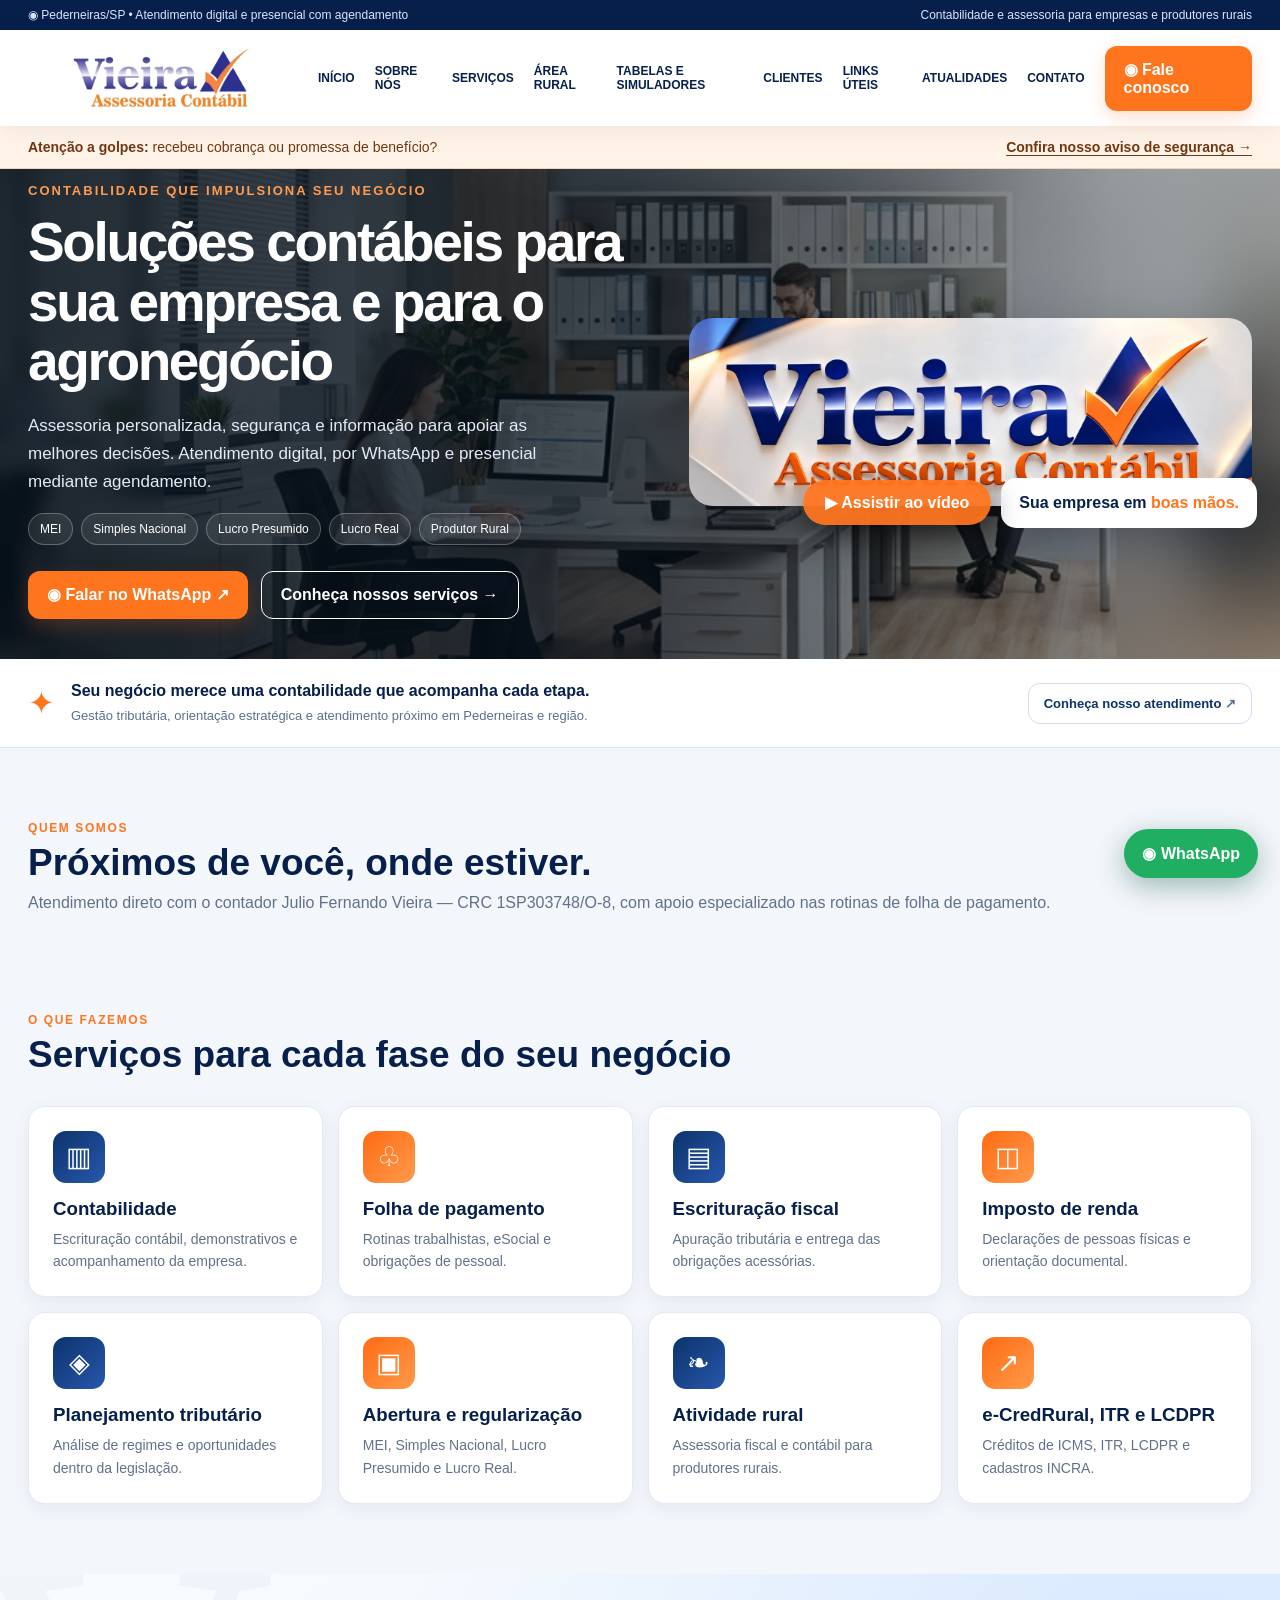
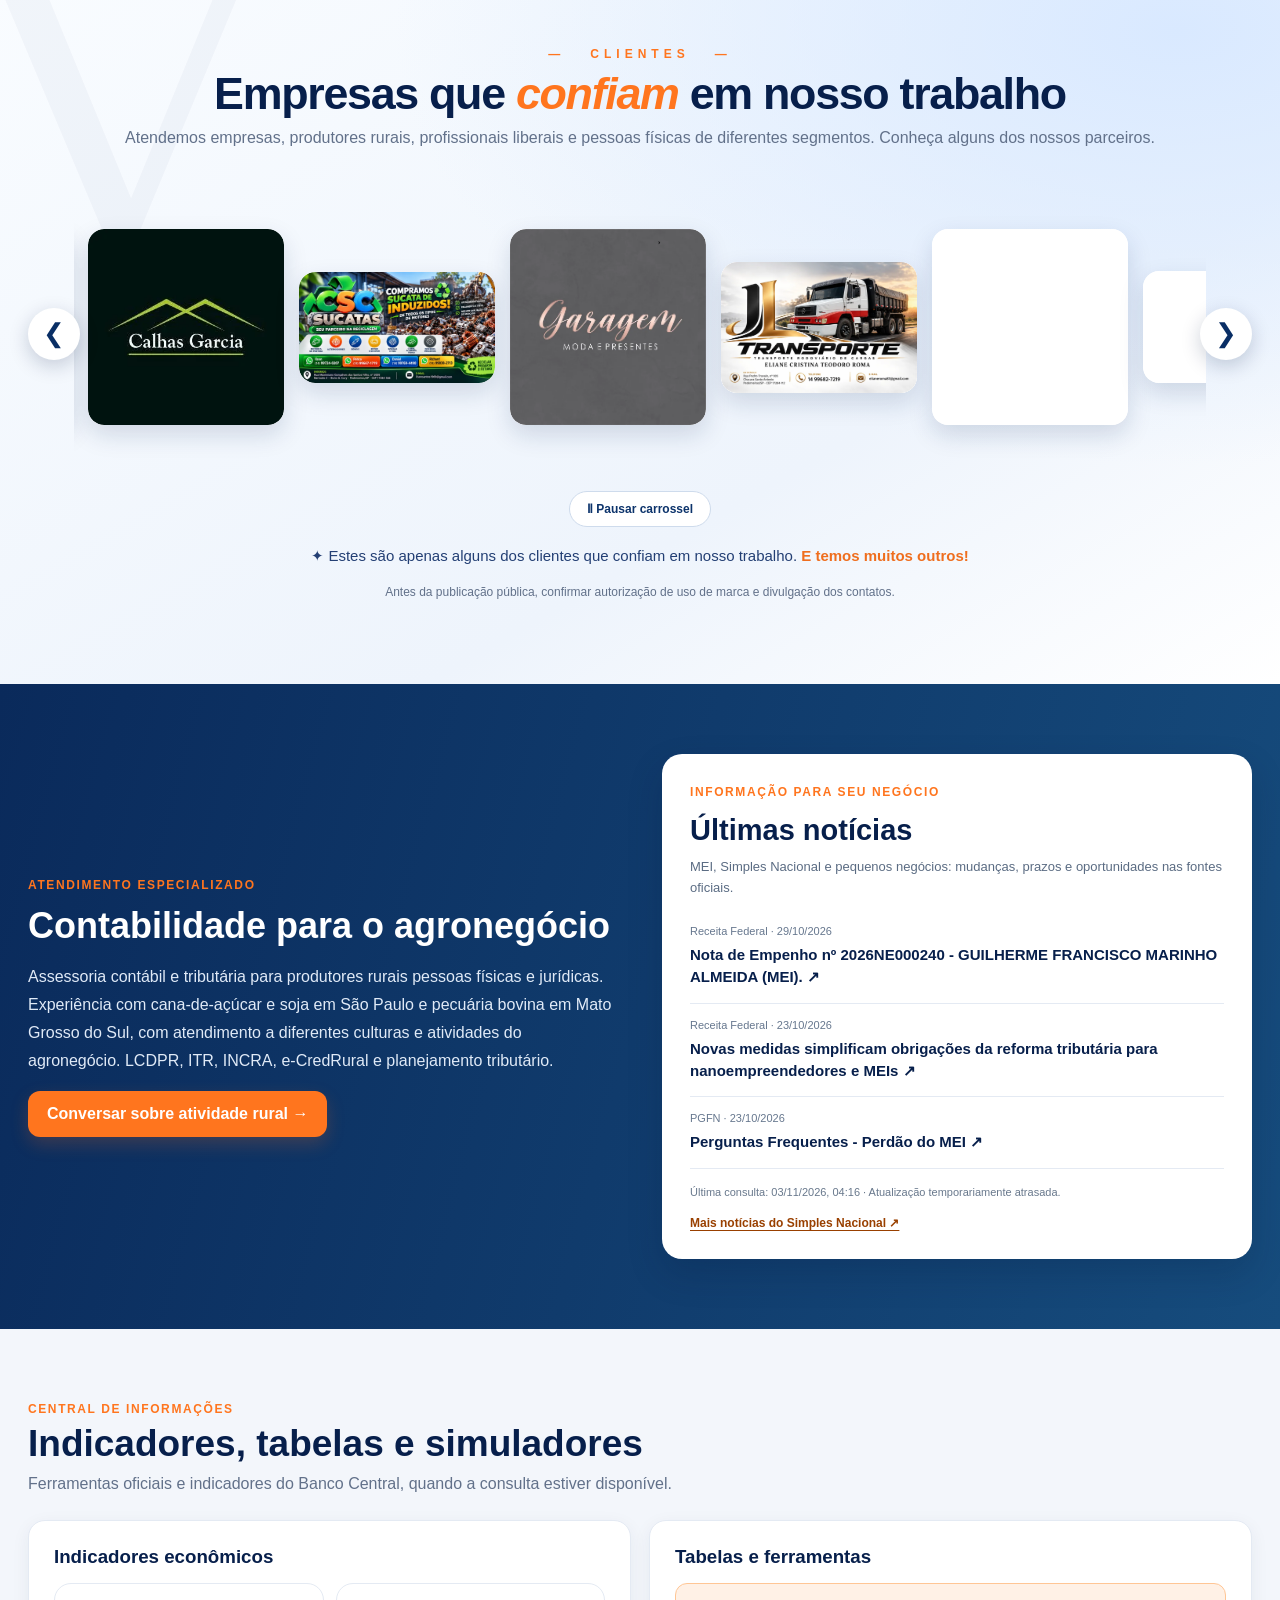
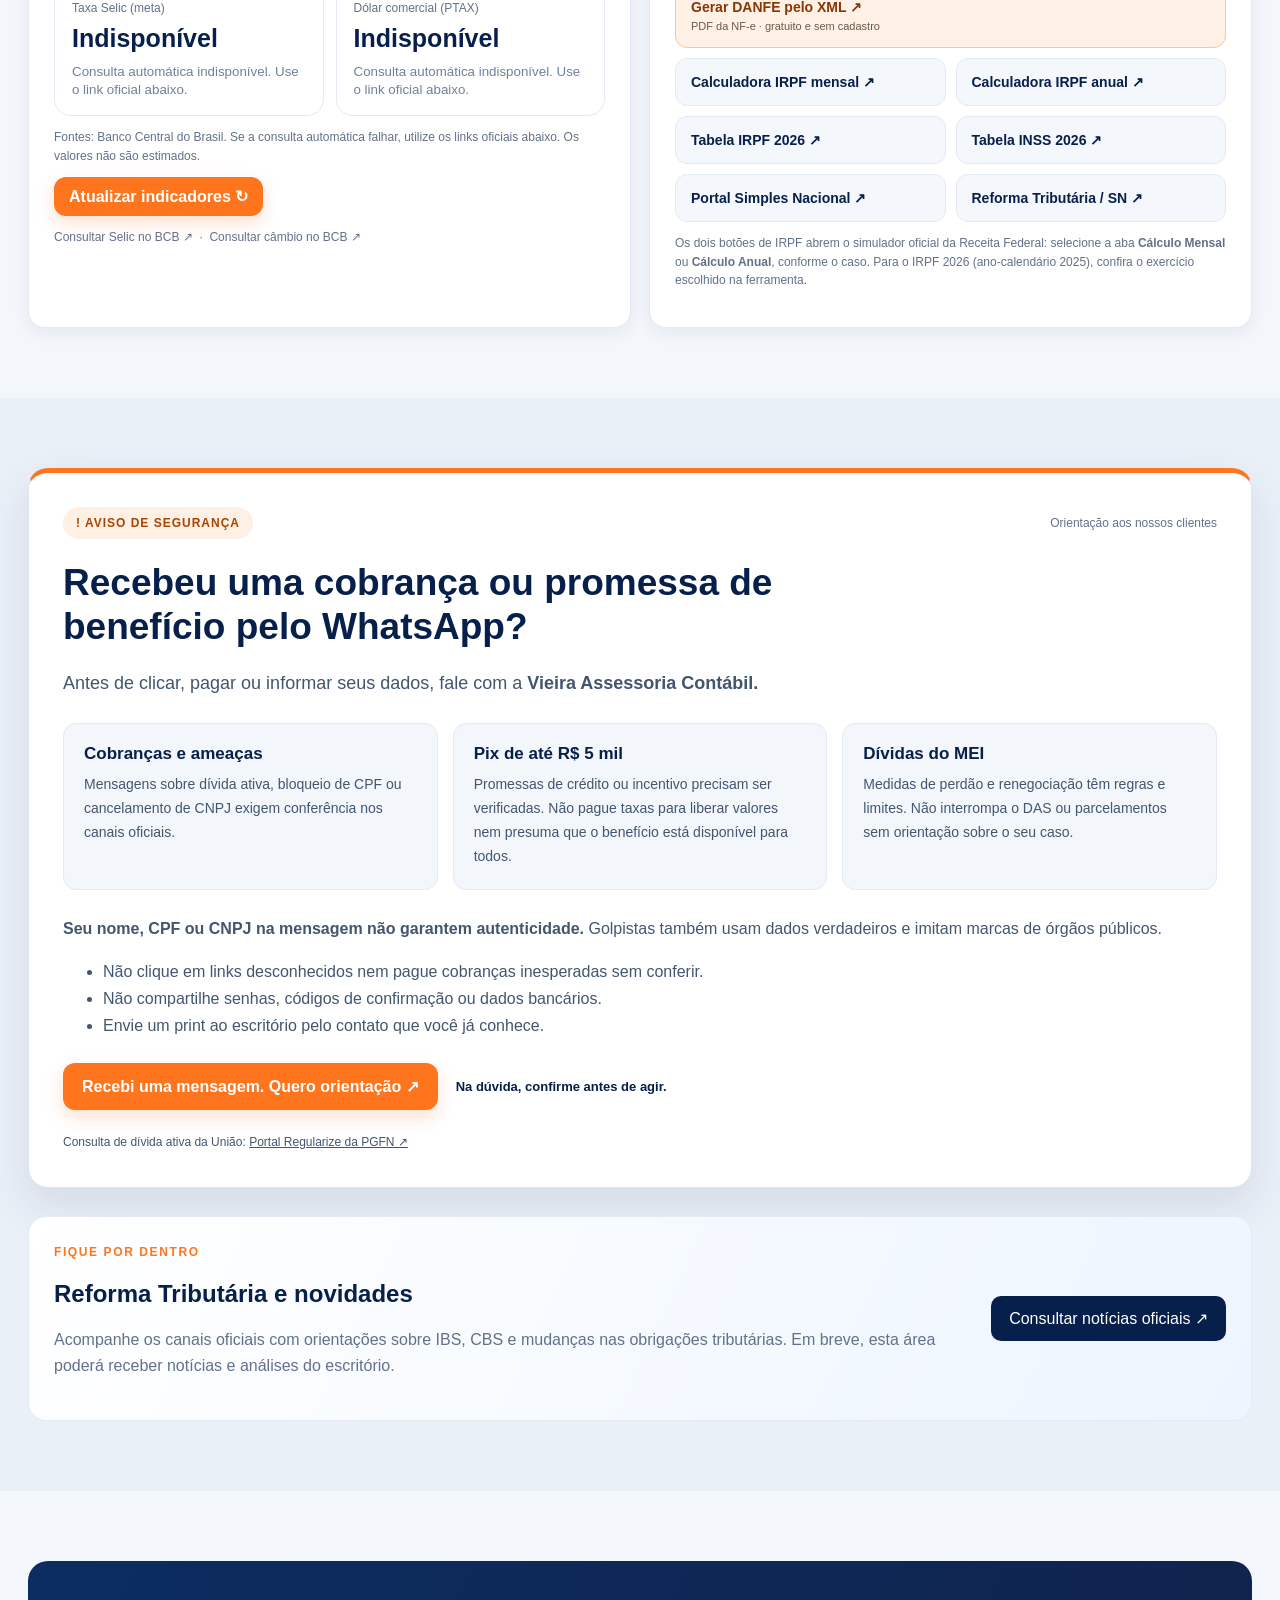
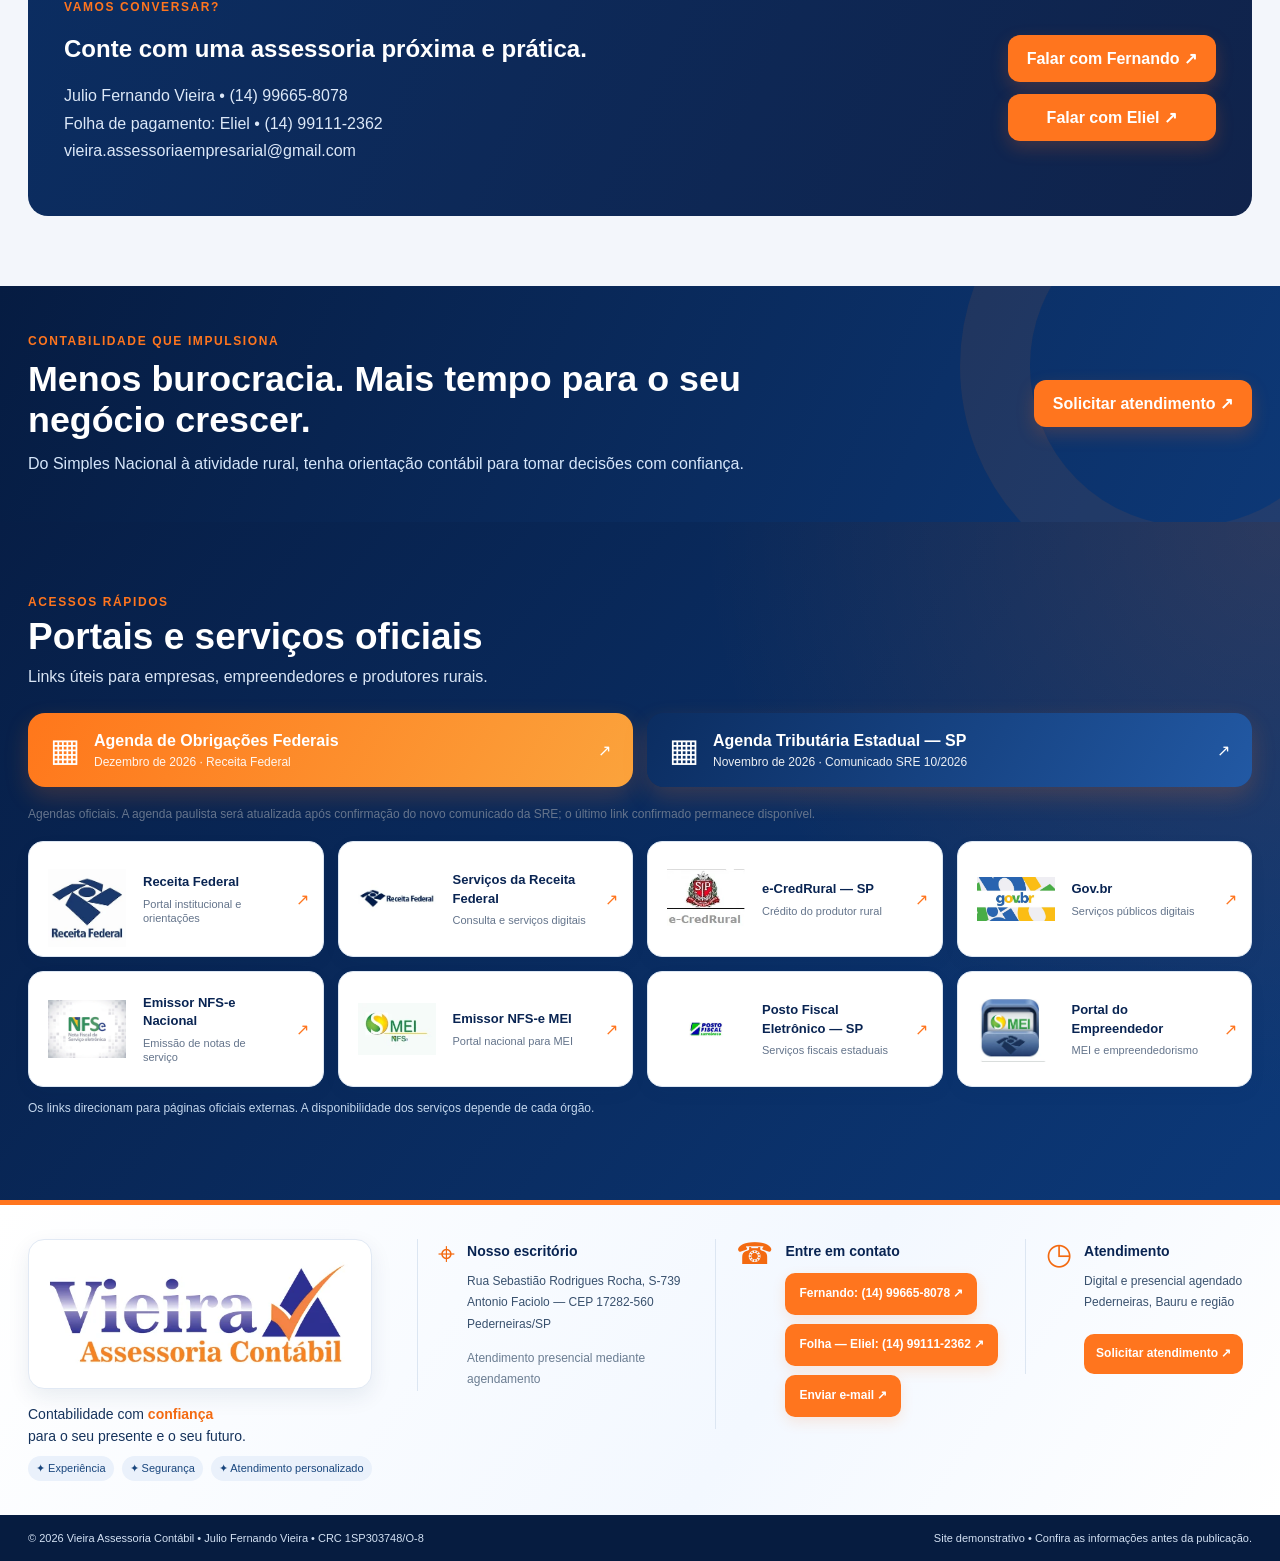
==== commit 5e39bef6: "Adiciona gerador local de DANFE pelo XML com PDF, código de barras e impressão" ====
--- a/index.html
+++ b/index.html
@@ -91,7 +91,7 @@
 #clientes-trilho .client-image{position:absolute;inset:0;width:100%!important;height:100%!important;border-radius:inherit!important}
 #clientes-trilho .client-image img{display:block;width:100%!important;height:100%!important;object-fit:cover!important;object-position:center}
 @media(max-width:650px){#clientes-trilho{min-height:255px}}
-</style><style>.client-playback-wrap{text-align:center;margin:8px 0 16px}#client-playback{border:1px solid #cedbec;border-radius:30px;background:#fff;color:#0c336b;padding:10px 17px;font-size:12px;font-weight:750;cursor:pointer}#client-playback:hover{background:#0c336b;color:#fff}#client-playback:focus-visible{outline:3px solid #ff751e;outline-offset:3px}</style></head><body>
+</style><style>.client-playback-wrap{text-align:center;margin:8px 0 16px}#client-playback{border:1px solid #cedbec;border-radius:30px;background:#fff;color:#0c336b;padding:10px 17px;font-size:12px;font-weight:750;cursor:pointer}#client-playback:hover{background:#0c336b;color:#fff}#client-playback:focus-visible{outline:3px solid #ff751e;outline-offset:3px}</style><style>.tool-grid a.danfe-tool{grid-column:1/-1;background:#fff1e6;border-color:#ffc695;color:#853706}.danfe-tool small{display:block;font-size:11px;font-weight:500;margin-top:5px;color:#6b594b}</style></head><body>
 <div class="topline"><div class="wrap"><span>◉ Pederneiras/SP • Atendimento digital e presencial com agendamento</span><span>Contabilidade e assessoria para empresas e produtores rurais</span></div></div>
 <header class="header"><div class="wrap nav"><a aria-label="Vieira Assessoria Contábil — início" class="brand" href="#inicio"><img alt="Vieira Assessoria Contábil" src="assets/logo-original.webp"/></a><button aria-expanded="false" aria-label="Abrir menu" class="menu-btn" id="menu">☰</button><nav aria-label="Navegação principal" class="navlinks" id="navlinks"><a href="#inicio">INÍCIO</a><a href="#sobre">SOBRE NÓS</a><a href="#servicos">SERVIÇOS</a><a href="#rural">ÁREA RURAL</a><a href="#ferramentas">TABELAS E SIMULADORES</a><a href="#clientes">CLIENTES</a><a href="#links-uteis">LINKS ÚTEIS</a><a href="#atualidades">ATUALIDADES</a><a href="#contato">CONTATO</a></nav><a class="cta" href="https://wa.me/5514996658078" rel="noopener" target="_blank">◉ Fale conosco</a></div></header><aside class="security-strip"><div class="wrap"><span><strong>Atenção a golpes:</strong> recebeu cobrança ou promessa de benefício?</span><a href="#aviso-seguranca">Confira nosso aviso de segurança →</a></div></aside>
 <main><section class="hero" id="inicio"><div class="wrap"><div><div class="eyebrow">Contabilidade que impulsiona seu negócio</div><h1>Soluções contábeis para sua empresa e para o agronegócio</h1><p>Assessoria personalizada, segurança e informação para apoiar as melhores decisões. Atendimento digital, por WhatsApp e presencial mediante agendamento.</p><div class="pills"><span>MEI</span><span>Simples Nacional</span><span>Lucro Presumido</span><span>Lucro Real</span><span>Produtor Rural</span></div><div class="hero-actions"><a class="btn" href="https://wa.me/5514996658078" rel="noopener" target="_blank">◉ Falar no WhatsApp ↗</a><a class="btn btn-outline" href="#servicos">Conheça nossos serviços →</a></div></div><div aria-label="Assistir ao vídeo Sua empresa em boas mãos" class="hero-visual hero-video-trigger" role="button" tabindex="0" title="Clique para assistir ao vídeo institucional"><img alt="Marca Vieira Assessoria Contábil em azul e laranja" src="assets/marca-3d.webp" width="1500" height="500" fetchpriority="high" decoding="async"/><div class="hero-caption"><span aria-hidden="true" class="hero-play">▶ Assistir ao vídeo</span><div class="hero-tag">Sua empresa em <b>boas mãos.</b></div></div></div></div></section>
@@ -117,7 +117,7 @@
 <article aria-label="Ampliar imagem e consultar contatos de Valéria Rodrigues" class="client-card reveal" style="--client-ratio:852/850" data-image="clientes/cliente-18.webp" data-name="Valéria Rodrigues" data-whatsapp="https://wa.me/5514996163314" role="button" tabindex="0"><div class="client-image"><img alt="Logotipo Valéria Rodrigues" loading="lazy" decoding="async" src="clientes/cliente-18.webp"/></div><span aria-hidden="true" class="client-view-hint">Ver detalhes  ↗</span></article>
 <article aria-label="Ampliar imagem e consultar contatos de GC Tattoo Studio" class="client-card reveal" style="--client-ratio:900/1182" data-address="Avenida Tiradentes, nº O-41, Centro, Pederneiras/SP – CEP 17280-041" data-email="gabrieltattooiv@gmail.com" data-image="clientes/gc-tattoo-studio.webp" data-instagram="https://www.instagram.com/gc_tattoo_studio/" data-name="GC Tattoo Studio" data-whatsapp="https://wa.me/5514996786037" role="button" tabindex="0"><div class="client-image"><img alt="Logotipo GC Tattoo Studio" loading="lazy" decoding="async" src="clientes/gc-tattoo-studio.webp"/></div><span aria-hidden="true" class="client-view-hint">Ver detalhes  ↗</span></article></div><button aria-label="Avançar clientes" class="carousel-arrow arrow-right" id="client-next" type="button">❯</button></div><div class="client-playback-wrap"><button type="button" id="client-playback" aria-pressed="false" aria-label="Pausar ou retomar a reprodução automática do carrossel">Ⅱ Pausar carrossel</button></div><p class="more-clients">✦ Estes são apenas alguns dos clientes que confiam em nosso trabalho. <strong>E temos muitos outros!</strong></p><p class="note" style="margin-top:18px;text-align:center">Antes da publicação pública, confirmar autorização de uso de marca e divulgação dos contatos.</p></div></section>
 <section class="section rural" id="rural"><div class="wrap rural-grid"><div><span class="kicker">Atendimento especializado</span><h2>Contabilidade para o agronegócio</h2><p>Assessoria contábil e tributária para produtores rurais pessoas físicas e jurídicas. Experiência com cana-de-açúcar e soja em São Paulo e pecuária bovina em Mato Grosso do Sul, com atendimento a diferentes culturas e atividades do agronegócio. LCDPR, ITR, INCRA, e-CredRural e planejamento tributário.</p><a class="btn" href="https://wa.me/5514996658078?text=Ol%C3%A1%2C%20gostaria%20de%20orienta%C3%A7%C3%A3o%20sobre%20atividade%20rural" rel="noopener" target="_blank">Conversar sobre atividade rural →</a></div><aside class="business-news" aria-labelledby="business-news-title"><span class="kicker">INFORMAÇÃO PARA SEU NEGÓCIO</span><h2 id="business-news-title">Últimas notícias</h2><p class="business-news-intro">MEI, Simples Nacional e pequenos negócios: mudanças, prazos e oportunidades nas fontes oficiais.</p><div id="business-news-list"><a class="business-news-item" href="https://www.gov.br/receitafederal/pt-br/assuntos/noticias/2026/outubro/novas-medidas-simplificam-obrigacoes-da-reforma-tributaria-para-nanoempreendedores-e-meis" target="_blank" rel="noopener noreferrer"><span>Receita Federal · 23/10/2026</span><strong>Novas medidas simplificam obrigações da reforma tributária para nanoempreendedores e MEIs ↗</strong></a><a class="business-news-item" href="https://www.gov.br/pgfn/pt-br/servicos/perguntas-frequentes/perguntas-frequentes-perdao-do-mei" target="_blank" rel="noopener noreferrer"><span>PGFN · 23/10/2026</span><strong>Perguntas frequentes: perdão de dívidas do MEI ↗</strong></a><a class="business-news-item" href="https://www.gov.br/mulheres/pt-br/central-de-conteudos/noticias/2026/outubro-defeso-eleitoral/do-alivio-nas-dividas-ao-investimento-no-negocio-conheca-as-medidas-do-prospera-mei-para-mulheres" target="_blank" rel="noopener noreferrer"><span>Ministério das Mulheres · 21/10/2026</span><strong>Do alívio nas dívidas ao investimento no negócio, conheça as medidas do Prospera MEI para mulheres ↗</strong></a></div><p class="business-news-status" id="business-news-status">Consulta em 28/10/2026 · Atualizações automáticas a cada 6 horas.</p><a class="business-news-all" href="https://www8.receita.fazenda.gov.br/SimplesNacional/Noticias/TodasNoticias.aspx" target="_blank" rel="noopener noreferrer">Mais notícias do Simples Nacional ↗</a></aside></div></section>
-<section class="section" id="ferramentas"><div class="wrap"><div class="section-head"><div><span class="kicker">Central de informações</span><h2>Indicadores, tabelas e simuladores</h2><p>Ferramentas oficiais e indicadores do Banco Central, quando a consulta estiver disponível.</p></div></div><div class="dashboard"><div class="panel"><h3>Indicadores econômicos</h3><div class="stats"><div class="stat"><span>Taxa Selic (meta)</span><strong id="selic">—</strong><small id="selic-status">Aguardando consulta</small></div><div class="stat"><span>Dólar comercial (PTAX)</span><strong id="dolar">—</strong><small id="dolar-status">Aguardando consulta</small></div></div><p class="note">Fontes: Banco Central do Brasil. Se a consulta automática falhar, utilize os links oficiais abaixo. Os valores não são estimados.</p><button class="btn" id="refresh" style="padding:10px 15px">Atualizar indicadores ↻</button><p class="note" style="margin-top:12px"><a href="https://www.bcb.gov.br/controleinflacao/taxaselic" rel="noopener noreferrer" target="_blank">Consultar Selic no BCB ↗</a>  ·  <a href="https://www.bcb.gov.br/estabilidadefinanceira/historicocotacoes" rel="noopener noreferrer" target="_blank">Consultar câmbio no BCB ↗</a></p></div><div class="panel"><h3>Tabelas e ferramentas</h3><div class="tool-grid">
+<section class="section" id="ferramentas"><div class="wrap"><div class="section-head"><div><span class="kicker">Central de informações</span><h2>Indicadores, tabelas e simuladores</h2><p>Ferramentas oficiais e indicadores do Banco Central, quando a consulta estiver disponível.</p></div></div><div class="dashboard"><div class="panel"><h3>Indicadores econômicos</h3><div class="stats"><div class="stat"><span>Taxa Selic (meta)</span><strong id="selic">—</strong><small id="selic-status">Aguardando consulta</small></div><div class="stat"><span>Dólar comercial (PTAX)</span><strong id="dolar">—</strong><small id="dolar-status">Aguardando consulta</small></div></div><p class="note">Fontes: Banco Central do Brasil. Se a consulta automática falhar, utilize os links oficiais abaixo. Os valores não são estimados.</p><button class="btn" id="refresh" style="padding:10px 15px">Atualizar indicadores ↻</button><p class="note" style="margin-top:12px"><a href="https://www.bcb.gov.br/controleinflacao/taxaselic" rel="noopener noreferrer" target="_blank">Consultar Selic no BCB ↗</a>  ·  <a href="https://www.bcb.gov.br/estabilidadefinanceira/historicocotacoes" rel="noopener noreferrer" target="_blank">Consultar câmbio no BCB ↗</a></p></div><div class="panel"><h3>Tabelas e ferramentas</h3><div class="tool-grid"><a class="danfe-tool" href="danfe/">Gerar DANFE pelo XML ↗<small>PDF da NF-e · gratuito e sem cadastro</small></a>
 <a href="https://www27.receita.fazenda.gov.br/simulador-irpf/" rel="noopener noreferrer" target="_blank">Calculadora IRPF mensal ↗</a>
 <a href="https://www27.receita.fazenda.gov.br/simulador-irpf/" rel="noopener noreferrer" target="_blank">Calculadora IRPF anual ↗</a>
 <a href="https://www.gov.br/receitafederal/pt-br/assuntos/meu-imposto-de-renda/tabelas/2026" rel="noopener noreferrer" target="_blank">Tabela IRPF 2026 ↗</a>
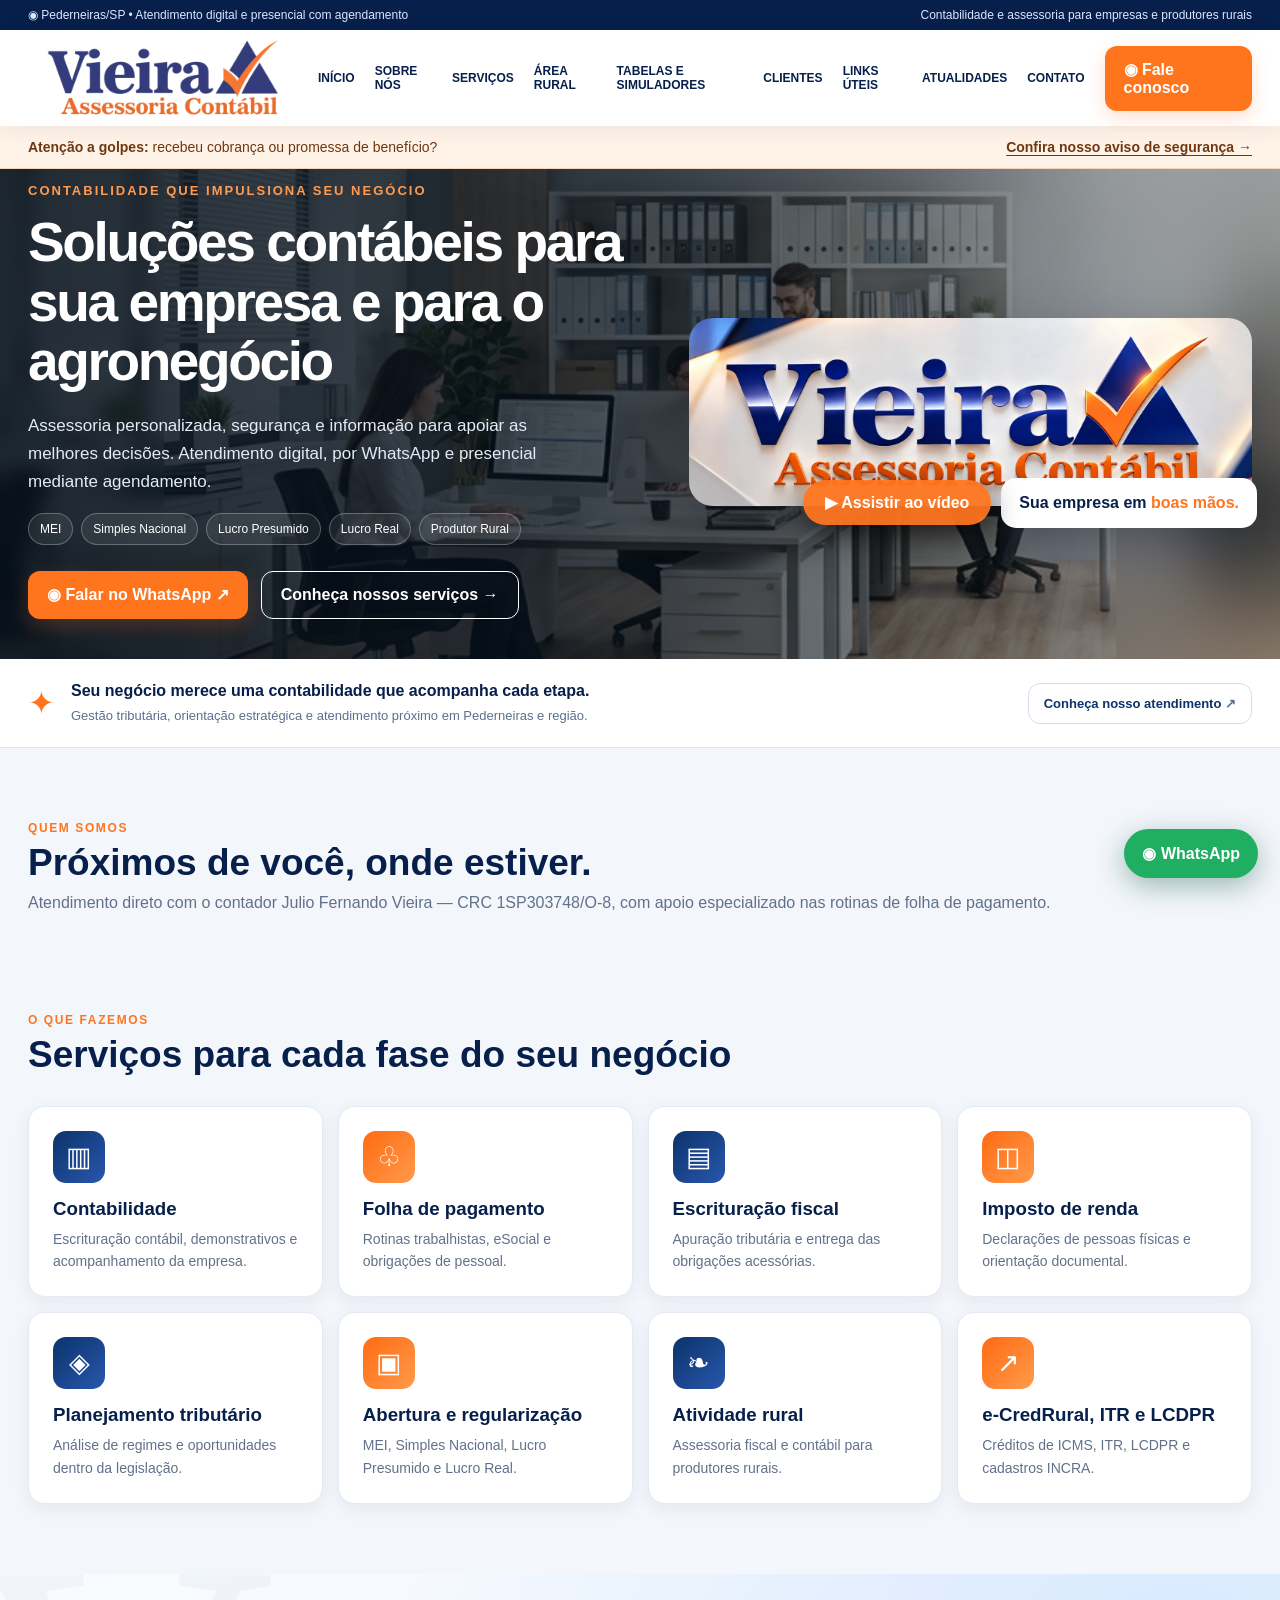
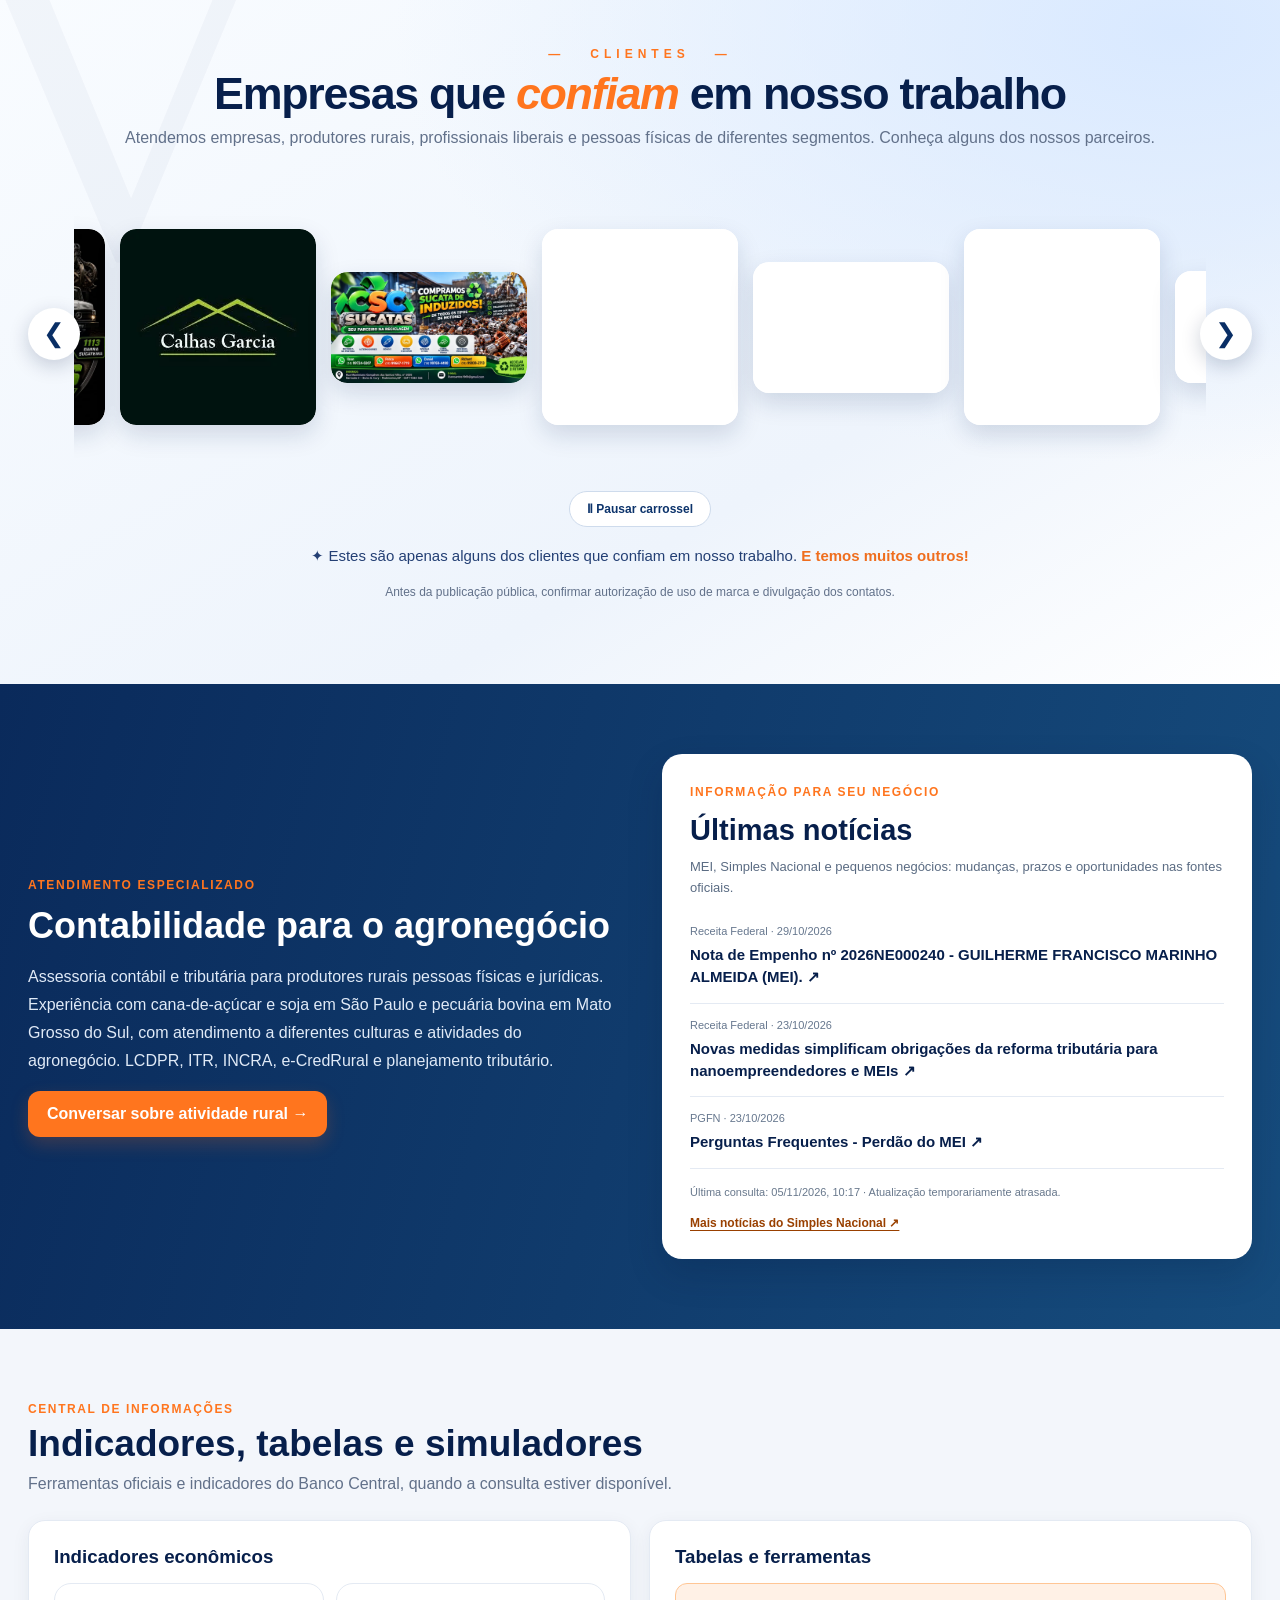
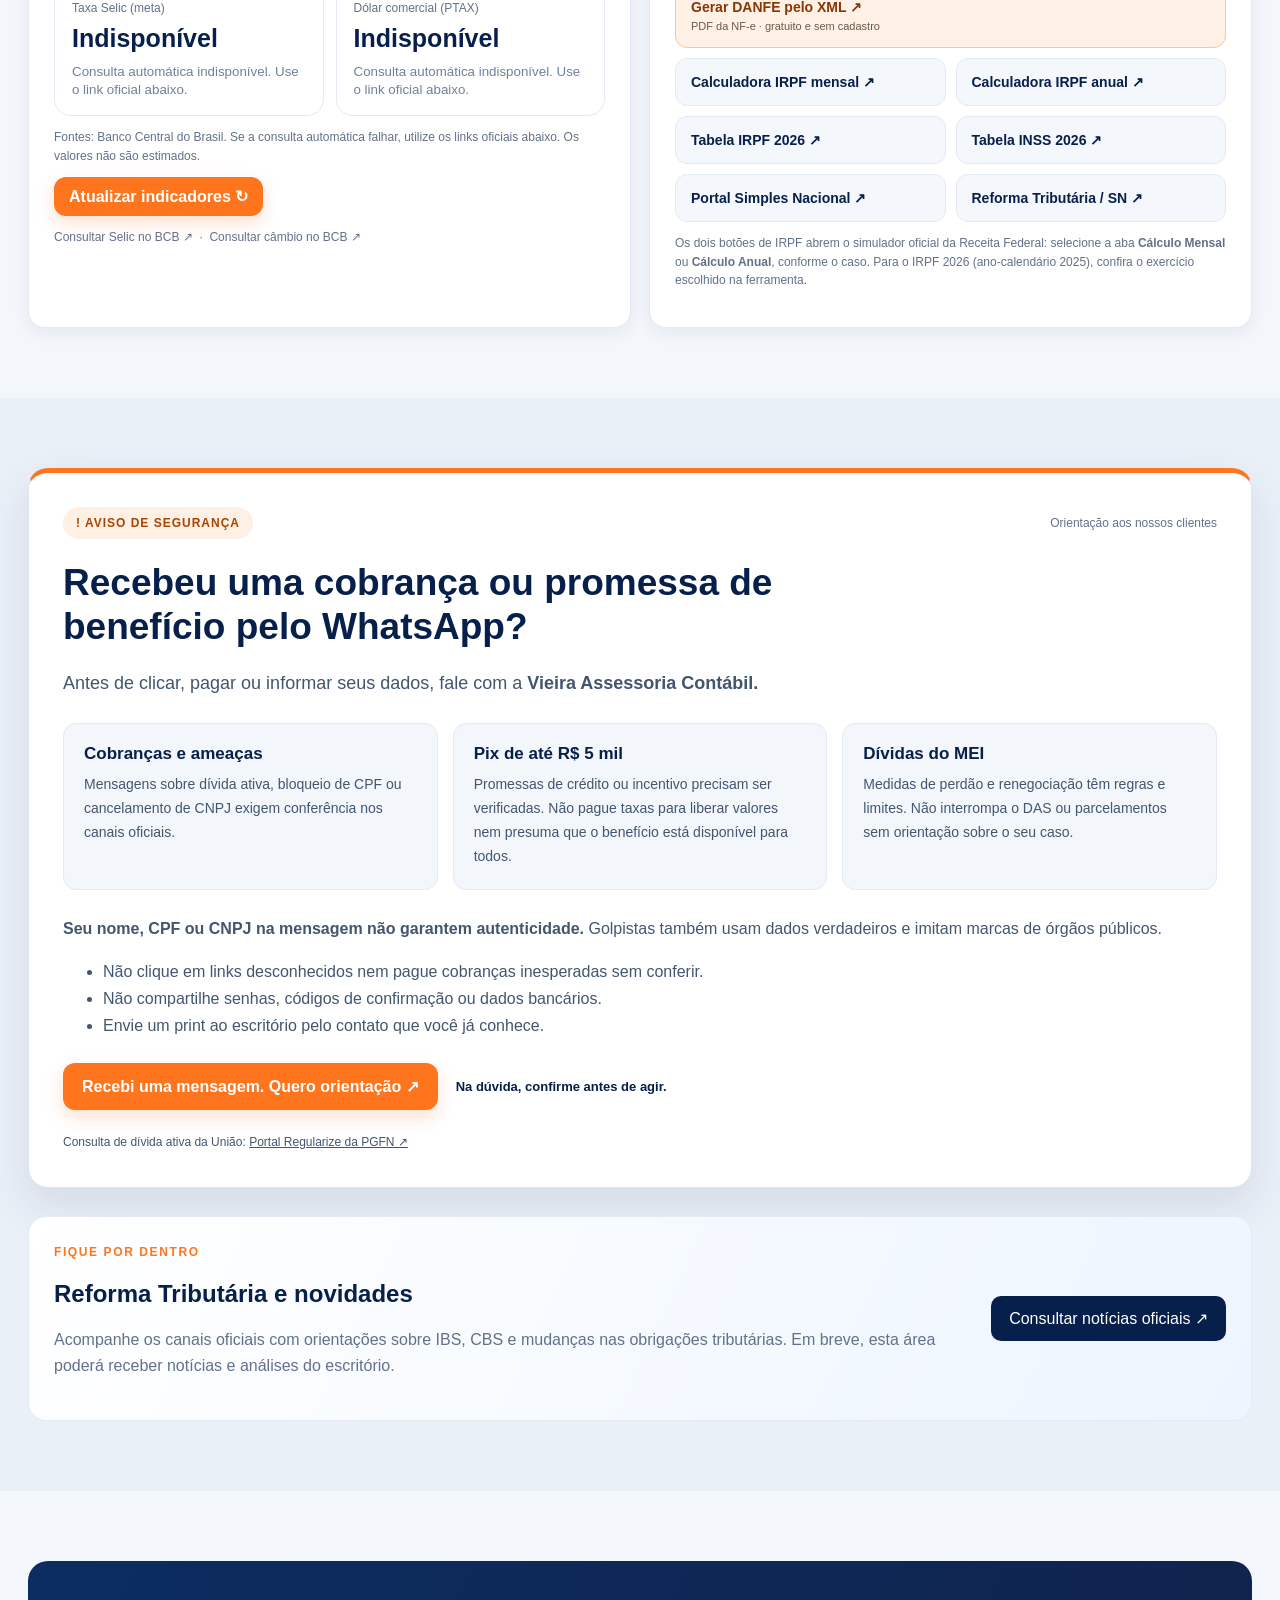
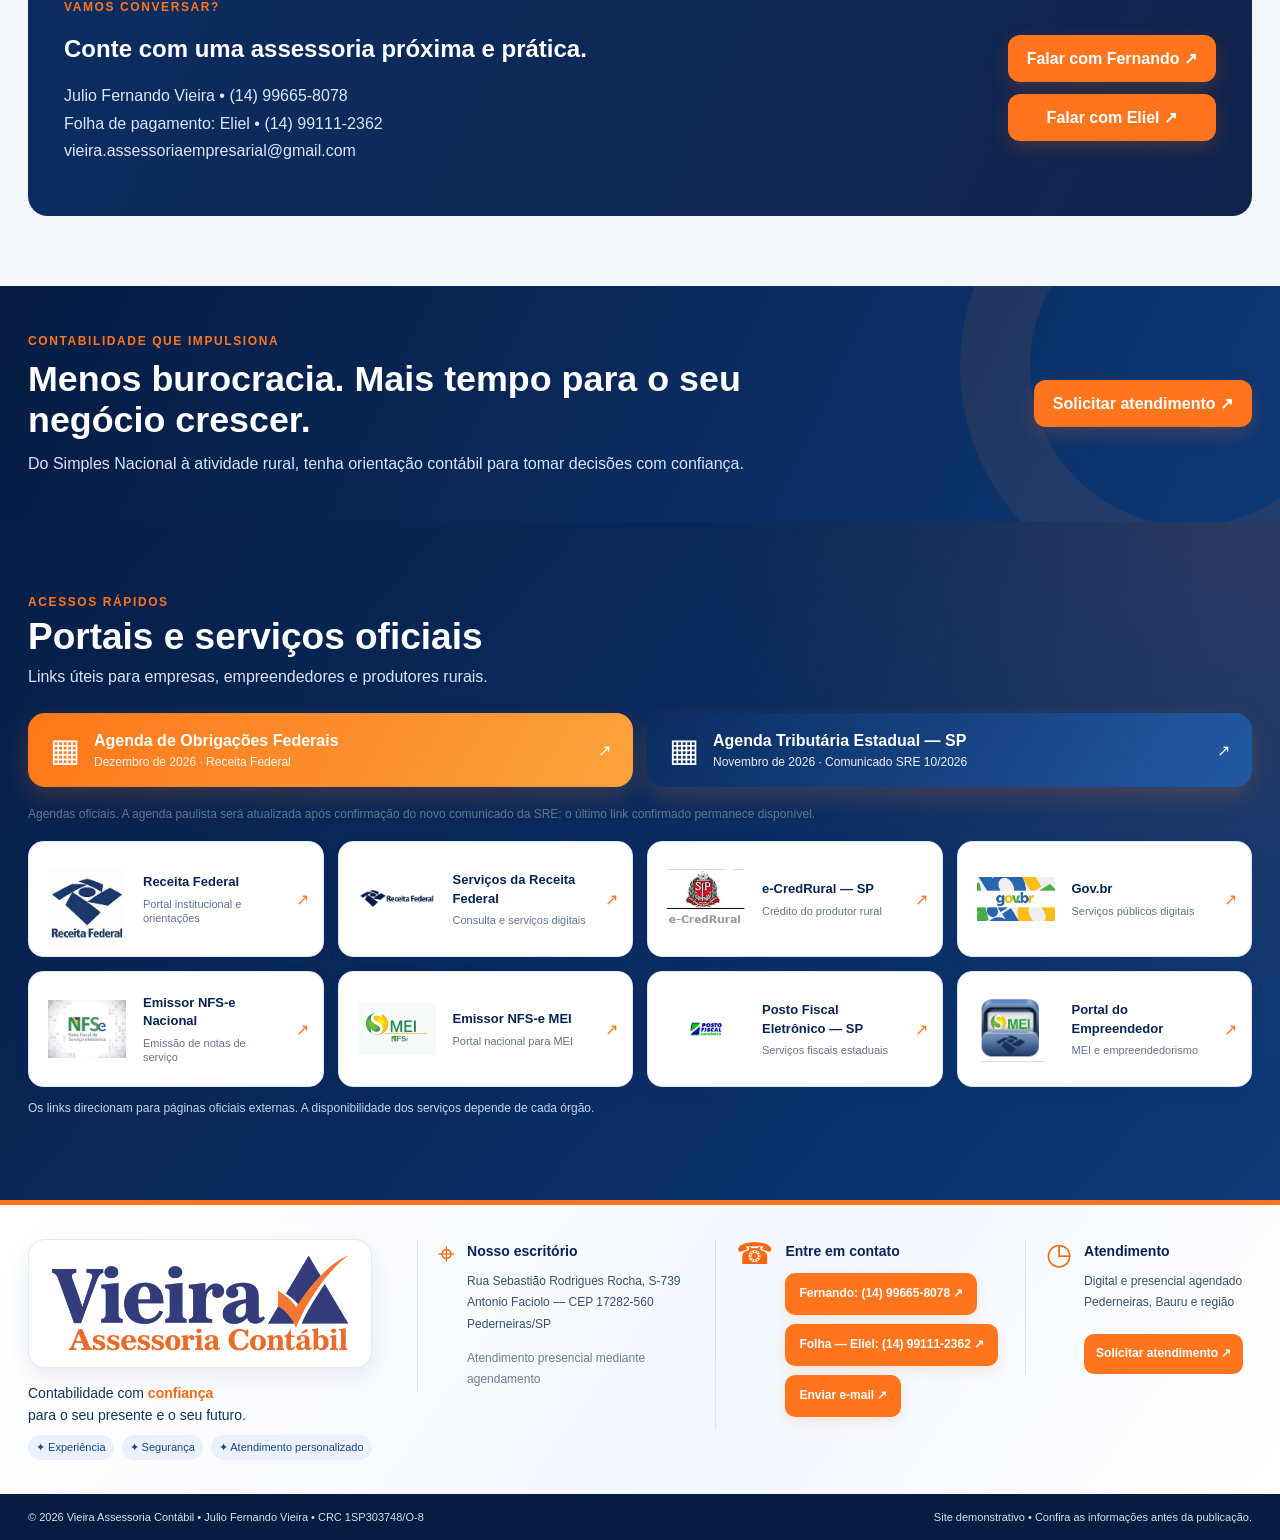
==== commit 0aae0f1e: "Aperfeiçoa a marca Vieira e usa somente o símbolo nos ícones do navegador" ====
--- a/index.html
+++ b/index.html
@@ -1,6 +1,6 @@
 <!DOCTYPE html>
 
-<html lang="pt-BR"><head><meta charset="utf-8"/><meta content="width=device-width,initial-scale=1" name="viewport"/><meta content="#071f4b" name="theme-color"/><meta content="Vieira Assessoria Contábil em Pederneiras/SP: MEI, Simples Nacional, contabilidade, folha, IRPF e atividade rural. Atendimento digital e presencial agendado." name="description"/><title>Vieira Assessoria Contábil | Soluções para empresas e agronegócio</title><link href="assets/logo-original.webp" rel="icon" type="image/webp"/><style>
+<html lang="pt-BR"><head><meta charset="utf-8"/><meta content="width=device-width,initial-scale=1" name="viewport"/><meta content="#071f4b" name="theme-color"/><meta content="Vieira Assessoria Contábil em Pederneiras/SP: MEI, Simples Nacional, contabilidade, folha, IRPF e atividade rural. Atendimento digital e presencial agendado." name="description"/><title>Vieira Assessoria Contábil | Soluções para empresas e agronegócio</title><link href="/favicon.ico?v=vieira-20261105" rel="icon" sizes="any" type="image/x-icon"/><link href="/assets/icone-vieira-32.png" rel="icon" sizes="32x32" type="image/png"/><style>
 :root{--navy:#071f4b;--navy2:#0c336b;--orange:#ff751e;--blue:#2c4796;--muted:#62718a;--bg:#f3f6fb;--line:#e4eaf3;--shadow:0 18px 45px rgba(9,32,79,.10)}*{box-sizing:border-box}html{scroll-behavior:smooth;scroll-padding-top:110px}body{margin:0;font-family:Inter,Segoe UI,Arial,sans-serif;color:var(--navy);background:var(--bg)}a{text-decoration:none;color:inherit}button{font:inherit;cursor:pointer}img{max-width:100%}.wrap{max-width:1380px;margin:auto;padding:0 28px}.topline{background:var(--navy);color:#dce7ff;font-size:12px;padding:8px 0}.topline .wrap{display:flex;justify-content:space-between;gap:12px}.header{position:sticky;top:0;z-index:30;background:rgba(255,255,255,.96);backdrop-filter:blur(18px);box-shadow:0 3px 20px #09235312}.nav{display:flex;align-items:center;gap:20px;min-height:96px}.brand{display:flex;align-items:center;flex:0 0 auto}.brand img{width:270px;max-height:80px;object-fit:contain}.navlinks{display:flex;align-items:center;gap:20px;margin:auto;font-size:12px;font-weight:750}.navlinks a:hover,.navlinks a:focus{color:var(--orange)}.cta,.btn{display:inline-flex;justify-content:center;align-items:center;gap:9px;padding:14px 19px;border-radius:12px;background:var(--orange);color:white;font-weight:800;border:0;box-shadow:0 7px 18px #f86b1d35;transition:.25s}.cta:hover,.btn:hover{transform:translateY(-2px);filter:brightness(1.05)}.btn-outline{background:transparent;border:1.5px solid #fff;color:white;box-shadow:none}.menu-btn{display:none;background:transparent;border:0;color:var(--navy);font-size:27px}.hero{background:linear-gradient(108deg,#061b40 0%,#082f68 57%,#184487 100%);color:white;position:relative;overflow:hidden}.hero:before{content:"";position:absolute;inset:0;background:radial-gradient(circle at 70% 35%,#ff7b2b2e,transparent 34%),linear-gradient(135deg,transparent 78%,#ff751e22 79%,transparent 80%)}.hero .wrap{display:grid;grid-template-columns:1.05fr .95fr;align-items:center;min-height:490px;gap:38px;position:relative}.eyebrow{color:#ff9a51;font-size:13px;letter-spacing:2px;font-weight:850;text-transform:uppercase}.hero h1{font-size:clamp(35px,4.3vw,63px);letter-spacing:-2.4px;line-height:1.08;margin:15px 0 20px}.hero p{font-size:17px;line-height:1.65;color:#e3ebf8;max-width:570px}.hero-actions{display:flex;gap:13px;flex-wrap:wrap;margin:26px 0}.pills{display:flex;flex-wrap:wrap;gap:8px}.pills span{padding:8px 11px;border:1px solid #ffffff44;background:#ffffff14;border-radius:30px;font-size:12px}.hero-visual{position:relative}.hero-visual img{width:100%;height:auto;border-radius:24px;box-shadow:0 25px 60px #0005;animation:float 7s ease-in-out infinite}.hero-tag{position:absolute;right:-5px;bottom:-18px;background:white;color:var(--navy);padding:16px 22px;border-radius:15px;box-shadow:var(--shadow);font-weight:800}.hero-tag b{color:var(--orange)}@keyframes float{50%{transform:translateY(-9px)}}.section{padding:70px 0}.section-head{display:flex;justify-content:space-between;align-items:end;gap:15px;margin-bottom:24px}.section-head h2{font-size:clamp(26px,3vw,37px);margin:6px 0}.section-head p{color:var(--muted);margin:0;line-height:1.6}.kicker{font-size:12px;letter-spacing:1.6px;text-transform:uppercase;font-weight:900;color:var(--orange)}.services{display:grid;grid-template-columns:repeat(4,1fr);gap:15px}.service-card,.client-card,.panel,.stat{background:white;border:1px solid var(--line);border-radius:17px;box-shadow:0 5px 18px #102b5210}.service-card{padding:24px;transition:.3s}.service-card:hover,.client-card:hover{transform:translateY(-5px);box-shadow:var(--shadow)}.service-icon{width:52px;height:52px;display:grid;place-items:center;font-size:27px;color:white;border-radius:13px;background:linear-gradient(135deg,var(--navy2),#2857ad)}.service-card:nth-child(even) .service-icon{background:linear-gradient(135deg,#ff6b13,#ff9a4b)}h3{margin:15px 0 8px}.service-card p{font-size:14px;line-height:1.6;color:var(--muted);margin:0}.rural{background:linear-gradient(105deg,#0a2a5b,#164c7d);color:white}.rural-grid{display:grid;grid-template-columns:1fr 1fr;gap:40px;align-items:center}.rural h2{font-size:36px;margin:12px 0}.rural p{line-height:1.75;color:#e0eaf7}.rural-art{font-size:90px;min-height:270px;display:flex;align-items:center;justify-content:center;border-radius:25px;background:radial-gradient(circle at 50% 60%,#4b9d7b75,transparent 60%),linear-gradient(130deg,#133b6b,#0c244b);border:1px solid #ffffff33}.dashboard{display:grid;grid-template-columns:1fr 1fr;gap:18px}.panel{padding:25px}.panel h3{margin:0 0 15px}.stats{display:grid;grid-template-columns:repeat(2,1fr);gap:12px}.stat{padding:17px;box-shadow:none}.stat span{display:block;color:var(--muted);font-size:12px}.stat strong{display:block;margin:9px 0;font-size:25px}.stat small{color:#70809b}.tool-grid{display:grid;grid-template-columns:repeat(2,1fr);gap:10px}.tool-grid a{padding:15px;border-radius:12px;background:#f4f7fc;border:1px solid var(--line);font-size:14px;font-weight:750;transition:.2s}.tool-grid a:hover{border-color:var(--orange);background:#fff7f1}.note{font-size:12px;color:var(--muted);line-height:1.55}.clients-wrap{background:#fff}.clients{display:grid;grid-template-columns:repeat(6,1fr);gap:13px}.client-card{padding:12px;text-align:center;transition:.3s;display:flex;flex-direction:column}.client-image{height:120px;display:grid;place-items:center;background:#f6f8fc;border-radius:12px;overflow:hidden}.client-image img{width:100%;height:100%;object-fit:contain}.client-card h3{font-size:13px;line-height:1.35;min-height:35px}.client-link{margin-top:auto;display:inline-block;padding:9px;border-radius:9px;color:#0d774b;background:#eaf8f0;font-size:12px;font-weight:800}.client-link:hover{background:#d0f4df}.updates{background:#eaf0f8}.update-card{padding:25px;background:linear-gradient(115deg,#fff,#edf5ff);border:1px solid var(--line);border-radius:18px;display:flex;gap:22px;align-items:center;justify-content:space-between}.update-card p{color:var(--muted);line-height:1.6}.update-card a{color:#fff;background:var(--navy);border-radius:10px;padding:13px 18px;white-space:nowrap}.contact-box{background:linear-gradient(115deg,#0b2d61,#10234b);color:white;padding:36px;border-radius:20px;display:flex;align-items:center;justify-content:space-between;gap:24px}.contact-box p{color:#dce8f8;line-height:1.7}.footer{background:#061a3d;color:#fff;padding:35px 0 18px;border-top:5px solid var(--orange)}.footer-grid{display:grid;grid-template-columns:1.25fr 1fr 1fr;gap:35px}.footer-logo{width:300px;border-radius:12px;background:#fff;padding:8px}.footer p,.footer a{color:#d9e4f4;font-size:13px;line-height:1.9}.footer a:hover{color:#ff9a51}.footer-bottom{border-top:1px solid #ffffff22;margin-top:22px;padding-top:16px;color:#bacbe2;font-size:12px}.whats-float{position:fixed;right:22px;bottom:22px;z-index:40;background:#20ae63;color:white;padding:15px 18px;border-radius:100px;box-shadow:0 8px 28px #0b513c60;font-weight:800}.reveal{opacity:0;transform:translateY(18px);transition:opacity .65s,transform .65s}.reveal.show{opacity:1;transform:none}@media(max-width:1100px){.navlinks{gap:10px}.brand img{width:210px}.clients{grid-template-columns:repeat(4,1fr)}}@media(max-width:850px){.nav{min-height:76px}.menu-btn{display:block;margin-left:auto}.nav>.cta{display:none}.navlinks{display:none;position:absolute;top:76px;left:0;right:0;background:white;box-shadow:0 16px 24px #0002;padding:20px;flex-direction:column;align-items:stretch}.navlinks.open{display:flex}.hero .wrap,.rural-grid,.dashboard{grid-template-columns:1fr}.hero .wrap{padding-top:40px;padding-bottom:55px}.hero-visual{max-width:620px}.services{grid-template-columns:repeat(2,1fr)}.footer-grid{grid-template-columns:1fr 1fr}.clients{grid-template-columns:repeat(3,1fr)}}@media(max-width:550px){.wrap{padding:0 17px}.topline .wrap span:last-child{display:none}.brand img{width:190px}.hero h1{letter-spacing:-1px}.hero-tag{font-size:12px;right:0}.services,.stats,.tool-grid{grid-template-columns:1fr 1fr}.service-card{padding:16px}.service-card h3{font-size:14px}.clients{grid-template-columns:repeat(2,1fr)}.footer-grid{grid-template-columns:1fr}.update-card,.contact-box{display:block}.update-card a{display:inline-block;margin-top:10px}.contact-box .btn{margin-top:12px}.section{padding:48px 0}}@media(prefers-reduced-motion:reduce){*,*:before,*:after{animation:none!important;transition:none!important;scroll-behavior:auto!important}.reveal{opacity:1;transform:none}}
 </style><style>
 .clients{display:flex!important;overflow-x:auto;scroll-snap-type:x mandatory;scroll-behavior:smooth;gap:16px;padding:12px 3px 22px;scrollbar-width:thin;scrollbar-color:#ff751e #e4eaf3;overscroll-behavior-x:contain}
@@ -93,7 +93,7 @@
 @media(max-width:650px){#clientes-trilho{min-height:255px}}
 </style><style>.client-playback-wrap{text-align:center;margin:8px 0 16px}#client-playback{border:1px solid #cedbec;border-radius:30px;background:#fff;color:#0c336b;padding:10px 17px;font-size:12px;font-weight:750;cursor:pointer}#client-playback:hover{background:#0c336b;color:#fff}#client-playback:focus-visible{outline:3px solid #ff751e;outline-offset:3px}</style><style>.tool-grid a.danfe-tool{grid-column:1/-1;background:#fff1e6;border-color:#ffc695;color:#853706}.danfe-tool small{display:block;font-size:11px;font-weight:500;margin-top:5px;color:#6b594b}</style></head><body>
 <div class="topline"><div class="wrap"><span>◉ Pederneiras/SP • Atendimento digital e presencial com agendamento</span><span>Contabilidade e assessoria para empresas e produtores rurais</span></div></div>
-<header class="header"><div class="wrap nav"><a aria-label="Vieira Assessoria Contábil — início" class="brand" href="#inicio"><img alt="Vieira Assessoria Contábil" src="assets/logo-original.webp"/></a><button aria-expanded="false" aria-label="Abrir menu" class="menu-btn" id="menu">☰</button><nav aria-label="Navegação principal" class="navlinks" id="navlinks"><a href="#inicio">INÍCIO</a><a href="#sobre">SOBRE NÓS</a><a href="#servicos">SERVIÇOS</a><a href="#rural">ÁREA RURAL</a><a href="#ferramentas">TABELAS E SIMULADORES</a><a href="#clientes">CLIENTES</a><a href="#links-uteis">LINKS ÚTEIS</a><a href="#atualidades">ATUALIDADES</a><a href="#contato">CONTATO</a></nav><a class="cta" href="https://wa.me/5514996658078" rel="noopener" target="_blank">◉ Fale conosco</a></div></header><aside class="security-strip"><div class="wrap"><span><strong>Atenção a golpes:</strong> recebeu cobrança ou promessa de benefício?</span><a href="#aviso-seguranca">Confira nosso aviso de segurança →</a></div></aside>
+<header class="header"><div class="wrap nav"><a aria-label="Vieira Assessoria Contábil — início" class="brand" href="#inicio"><img alt="Vieira Assessoria Contábil" src="assets/logo-vieira-refinado.webp" width="1200" height="400" decoding="async"/></a><button aria-expanded="false" aria-label="Abrir menu" class="menu-btn" id="menu">☰</button><nav aria-label="Navegação principal" class="navlinks" id="navlinks"><a href="#inicio">INÍCIO</a><a href="#sobre">SOBRE NÓS</a><a href="#servicos">SERVIÇOS</a><a href="#rural">ÁREA RURAL</a><a href="#ferramentas">TABELAS E SIMULADORES</a><a href="#clientes">CLIENTES</a><a href="#links-uteis">LINKS ÚTEIS</a><a href="#atualidades">ATUALIDADES</a><a href="#contato">CONTATO</a></nav><a class="cta" href="https://wa.me/5514996658078" rel="noopener" target="_blank">◉ Fale conosco</a></div></header><aside class="security-strip"><div class="wrap"><span><strong>Atenção a golpes:</strong> recebeu cobrança ou promessa de benefício?</span><a href="#aviso-seguranca">Confira nosso aviso de segurança →</a></div></aside>
 <main><section class="hero" id="inicio"><div class="wrap"><div><div class="eyebrow">Contabilidade que impulsiona seu negócio</div><h1>Soluções contábeis para sua empresa e para o agronegócio</h1><p>Assessoria personalizada, segurança e informação para apoiar as melhores decisões. Atendimento digital, por WhatsApp e presencial mediante agendamento.</p><div class="pills"><span>MEI</span><span>Simples Nacional</span><span>Lucro Presumido</span><span>Lucro Real</span><span>Produtor Rural</span></div><div class="hero-actions"><a class="btn" href="https://wa.me/5514996658078" rel="noopener" target="_blank">◉ Falar no WhatsApp ↗</a><a class="btn btn-outline" href="#servicos">Conheça nossos serviços →</a></div></div><div aria-label="Assistir ao vídeo Sua empresa em boas mãos" class="hero-visual hero-video-trigger" role="button" tabindex="0" title="Clique para assistir ao vídeo institucional"><img alt="Marca Vieira Assessoria Contábil em azul e laranja" src="assets/marca-3d.webp" width="1500" height="500" fetchpriority="high" decoding="async"/><div class="hero-caption"><span aria-hidden="true" class="hero-play">▶ Assistir ao vídeo</span><div class="hero-tag">Sua empresa em <b>boas mãos.</b></div></div></div></div></section>
 <section aria-label="Diferenciais da Vieira Assessoria" class="promo-strip"><div class="wrap promo-inner"><div aria-hidden="true" class="promo-spark">✦</div><div><strong>Seu negócio merece uma contabilidade que acompanha cada etapa.</strong><span> Gestão tributária, orientação estratégica e atendimento próximo em Pederneiras e região.</span></div><a class="promo-action" href="#contato">Conheça nosso atendimento <span aria-hidden="true">↗</span></a></div></section><section class="section" id="sobre"><div class="wrap"><div class="section-head"><div><span class="kicker">Quem somos</span><h2>Próximos de você, onde estiver.</h2><p>Atendimento direto com o contador Julio Fernando Vieira — CRC 1SP303748/O-8, com apoio especializado nas rotinas de folha de pagamento.</p></div></div></div></section>
 <section class="section" id="servicos" style="padding-top:0"><div class="wrap"><div class="section-head"><div><span class="kicker">O que fazemos</span><h2>Serviços para cada fase do seu negócio</h2></div></div><div class="services"><article class="service-card reveal"><div class="service-icon">▥</div><h3>Contabilidade</h3><p>Escrituração contábil, demonstrativos e acompanhamento da empresa.</p></article><article class="service-card reveal"><div class="service-icon">♧</div><h3>Folha de pagamento</h3><p>Rotinas trabalhistas, eSocial e obrigações de pessoal.</p></article><article class="service-card reveal"><div class="service-icon">▤</div><h3>Escrituração fiscal</h3><p>Apuração tributária e entrega das obrigações acessórias.</p></article><article class="service-card reveal"><div class="service-icon">◫</div><h3>Imposto de renda</h3><p>Declarações de pessoas físicas e orientação documental.</p></article><article class="service-card reveal"><div class="service-icon">◈</div><h3>Planejamento tributário</h3><p>Análise de regimes e oportunidades dentro da legislação.</p></article><article class="service-card reveal"><div class="service-icon">▣</div><h3>Abertura e regularização</h3><p>MEI, Simples Nacional, Lucro Presumido e Lucro Real.</p></article><article class="service-card reveal"><div class="service-icon">❧</div><h3>Atividade rural</h3><p>Assessoria fiscal e contábil para produtores rurais.</p></article><article class="service-card reveal"><div class="service-icon">↗</div><h3>e-CredRural, ITR e LCDPR</h3><p>Créditos de ICMS, ITR, LCDPR e cadastros INCRA.</p></article></div></div></section>
@@ -128,7 +128,7 @@
 <div aria-labelledby="client-modal-title" aria-modal="true" class="client-modal" hidden="" id="client-modal" role="dialog"><div class="client-modal-backdrop" data-close="true"></div><div class="client-modal-panel"><button aria-label="Fechar detalhes" class="client-modal-close" id="client-modal-close" type="button">✕</button><div class="client-modal-media"><img alt="" id="client-modal-image"/></div><div class="client-modal-info"><span class="kicker">NOSSO CLIENTE</span><h2 id="client-modal-title"></h2><p hidden="" id="client-modal-address"></p><p id="client-modal-phone"></p><p hidden="" id="client-modal-email"></p><div class="client-modal-actions"><a id="client-modal-whatsapp" rel="noopener noreferrer" target="_blank">Conversar pelo WhatsApp ↗</a><a id="client-modal-call">Ligar ↗</a><a hidden="" id="client-modal-instagram" rel="noopener noreferrer" target="_blank">Instagram ↗</a><button id="client-modal-back" type="button">← Voltar aos clientes</button></div></div></div></div>
 <section class="section updates" id="atualidades"><div class="wrap"><article class="security-notice" id="aviso-seguranca" aria-labelledby="security-title"><div class="security-heading"><span class="security-badge">! AVISO DE SEGURANÇA</span><span class="security-date">Orientação aos nossos clientes</span></div><h2 id="security-title">Recebeu uma cobrança ou promessa de benefício pelo WhatsApp?</h2><p class="security-lead">Antes de clicar, pagar ou informar seus dados, fale com a <strong>Vieira Assessoria Contábil.</strong></p><div class="security-topics"><div><h3>Cobranças e ameaças</h3><p>Mensagens sobre dívida ativa, bloqueio de CPF ou cancelamento de CNPJ exigem conferência nos canais oficiais.</p></div><div><h3>Pix de até R$ 5 mil</h3><p>Promessas de crédito ou incentivo precisam ser verificadas. Não pague taxas para liberar valores nem presuma que o benefício está disponível para todos.</p></div><div><h3>Dívidas do MEI</h3><p>Medidas de perdão e renegociação têm regras e limites. Não interrompa o DAS ou parcelamentos sem orientação sobre o seu caso.</p></div></div><p><strong>Seu nome, CPF ou CNPJ na mensagem não garantem autenticidade.</strong> Golpistas também usam dados verdadeiros e imitam marcas de órgãos públicos.</p><ul><li>Não clique em links desconhecidos nem pague cobranças inesperadas sem conferir.</li><li>Não compartilhe senhas, códigos de confirmação ou dados bancários.</li><li>Envie um print ao escritório pelo contato que você já conhece.</li></ul><div class="security-bottom"><a class="btn" href="https://wa.me/5514996658078?text=Ol%C3%A1%21%20Recebi%20uma%20mensagem%20suspeita%20e%20gostaria%20de%20orienta%C3%A7%C3%A3o." target="_blank" rel="noopener noreferrer">Recebi uma mensagem. Quero orientação ↗</a><span>Na dúvida, confirme antes de agir.</span></div><p class="security-source">Consulta de dívida ativa da União: <a href="https://www.regularize.pgfn.gov.br/" target="_blank" rel="noopener noreferrer">Portal Regularize da PGFN ↗</a></p></article><div class="update-card reveal"><div><span class="kicker">Fique por dentro</span><h2>Reforma Tributária e novidades</h2><p>Acompanhe os canais oficiais com orientações sobre IBS, CBS e mudanças nas obrigações tributárias. Em breve, esta área poderá receber notícias e análises do escritório.</p></div><a href="https://www.gov.br/receitafederal/pt-br" rel="noopener" target="_blank">Consultar notícias oficiais ↗</a></div></div></section>
 <section class="section" id="contato"><div class="wrap"><div class="contact-box"><div><span class="kicker">Vamos conversar?</span><h2>Conte com uma assessoria próxima e prática.</h2><p>Julio Fernando Vieira • (14) 99665-8078<br/>Folha de pagamento: Eliel • (14) 99111-2362<br/><a href="mailto:vieira.assessoriaempresarial@gmail.com">vieira.assessoriaempresarial@gmail.com</a></p></div><div class="contact-actions"><a class="btn" href="https://wa.me/5514996658078" rel="noopener noreferrer" target="_blank">Falar com Fernando ↗</a><a class="btn" href="https://wa.me/5514991112362?text=Ol%C3%A1%2C%20Eliel%21%20Preciso%20de%20atendimento%20sobre%20folha%20de%20pagamento." rel="noopener noreferrer" target="_blank">Falar com Eliel ↗</a></div></div></div></section></main>
-<section aria-label="Assessoria personalizada" class="mid-cta"><div class="wrap mid-cta-inner"><div><span class="kicker">CONTABILIDADE QUE IMPULSIONA</span><h2>Menos burocracia. Mais tempo para o seu negócio crescer.</h2><p>Do Simples Nacional à atividade rural, tenha orientação contábil para tomar decisões com confiança.</p></div><a class="btn" href="https://wa.me/5514996658078?text=Ol%C3%A1%21%20Gostaria%20de%20conhecer%20os%20servi%C3%A7os%20da%20Vieira%20Assessoria%20Cont%C3%A1bil." rel="noopener noreferrer" target="_blank">Solicitar atendimento ↗</a></div></section><section class="section quick-section" id="links-uteis"><div class="wrap"><div class="section-head"><div><span class="kicker">ACESSOS RÁPIDOS</span><h2>Portais e serviços oficiais</h2><p>Links úteis para empresas, empreendedores e produtores rurais.</p></div></div><div aria-label="Agendas de obrigações tributárias" class="calendar-shortcuts"><a class="calendar-link federal" href="https://www.gov.br/receitafederal/pt-br/assuntos/agenda-tributaria/2026/Outubro" id="agenda-federal" rel="noopener noreferrer" target="_blank"><span class="calendar-emoji">▦</span><span><strong>Agenda de Obrigações Federais</strong><small id="agenda-federal-month">Outubro de 2026 · Receita Federal</small></span><span>↗</span></a><a class="calendar-link estadual" href="https://legislacao.fazenda.sp.gov.br/Paginas/Comunicado-SRE-9-de-2026.aspx" id="agenda-estadual" rel="noopener noreferrer" target="_blank"><span class="calendar-emoji">▦</span><span><strong>Agenda Tributária Estadual — SP</strong><small id="agenda-estadual-month">Outubro de 2026 · Comunicado SRE 09/2026</small></span><span>↗</span></a></div><p class="calendar-disclaimer" id="agenda-status">Agendas oficiais. A agenda paulista será atualizada após confirmação do novo comunicado da SRE; o último link confirmado permanece disponível.</p><div class="quick-grid"><a class="quick-link" href="https://www.gov.br/receitafederal/pt-br" rel="noopener noreferrer" target="_blank"><span aria-hidden="true" class="quick-symbol quick-symbol--official"><img alt="" loading="lazy" decoding="async" src="assets/portais/receita-federal.webp"/></span><span><strong>Receita Federal</strong><small>Portal institucional e orientações</small></span><span class="quick-external">↗</span></a><a class="quick-link" href="https://servicos.receitafederal.gov.br/" rel="noopener noreferrer" target="_blank"><span aria-hidden="true" class="quick-symbol quick-symbol--official"><img alt="" loading="lazy" decoding="async" src="assets/portais/servicos-receita.webp"/></span><span><strong>Serviços da Receita Federal</strong><small>Consulta e serviços digitais</small></span><span class="quick-external">↗</span></a><a class="quick-link" href="https://www10.fazenda.sp.gov.br/eCredRural/WebApp/SiteExtranet/Login.aspx" rel="noopener noreferrer" target="_blank"><span aria-hidden="true" class="quick-symbol quick-symbol--official"><img alt="" loading="lazy" decoding="async" src="assets/portais/e-credrural.webp"/></span><span><strong>e-CredRural — SP</strong><small>Crédito do produtor rural</small></span><span class="quick-external">↗</span></a><a class="quick-link" href="https://www.gov.br/pt-br" rel="noopener noreferrer" target="_blank"><span aria-hidden="true" class="quick-symbol quick-symbol--official"><img alt="" loading="lazy" decoding="async" src="assets/portais/govbr.webp"/></span><span><strong>Gov.br</strong><small>Serviços públicos digitais</small></span><span class="quick-external">↗</span></a><a class="quick-link" href="https://www.nfse.gov.br/EmissorNacional/Login?ReturnUrl=%2fEmissorNacional" rel="noopener noreferrer" target="_blank"><span aria-hidden="true" class="quick-symbol quick-symbol--official"><img alt="" loading="lazy" decoding="async" src="assets/portais/nfse-nacional.webp"/></span><span><strong>Emissor NFS-e Nacional</strong><small>Emissão de notas de serviço</small></span><span class="quick-external">↗</span></a><a class="quick-link" href="https://www.gov.br/nfse/pt-br" rel="noopener noreferrer" target="_blank"><span aria-hidden="true" class="quick-symbol quick-symbol--official"><img alt="" loading="lazy" decoding="async" src="assets/portais/nfse-mei.webp"/></span><span><strong>Emissor NFS-e MEI</strong><small>Portal nacional para MEI</small></span><span class="quick-external">↗</span></a><a class="quick-link" href="https://www3.fazenda.sp.gov.br/CAWEB/Account/Login.aspx/" rel="noopener noreferrer" target="_blank"><span aria-hidden="true" class="quick-symbol quick-symbol--official"><img alt="" loading="lazy" decoding="async" src="assets/portais/posto-fiscal.webp"/></span><span><strong>Posto Fiscal Eletrônico — SP</strong><small>Serviços fiscais estaduais</small></span><span class="quick-external">↗</span></a><a class="quick-link" href="https://www.gov.br/empresas-e-negocios/pt-br/empreendedor" rel="noopener noreferrer" target="_blank"><span aria-hidden="true" class="quick-symbol quick-symbol--official"><img alt="" loading="lazy" decoding="async" src="assets/portais/empreendedor.webp"/></span><span><strong>Portal do Empreendedor</strong><small>MEI e empreendedorismo</small></span><span class="quick-external">↗</span></a></div><p class="note">Os links direcionam para páginas oficiais externas. A disponibilidade dos serviços depende de cada órgão.</p></div></section><footer class="footer footer-v11" id="rodape"><div class="footer-main"><div class="wrap footer-modern-grid"><div class="footer-brand-panel"><div class="footer-brand-white"><img alt="Vieira Assessoria Contábil" src="assets/logo-rodape.png" width="488" height="196" loading="lazy" decoding="async"/></div><p class="footer-slogan">Contabilidade com <em>confiança</em><br/>para o seu presente e o seu futuro.</p><div class="footer-values"><span>✦ Experiência</span><span>✦ Segurança</span><span>✦ Atendimento personalizado</span></div></div><div class="footer-detail"><span aria-hidden="true" class="footer-icon">⌖</span><div><h3>Nosso escritório</h3><p>Rua Sebastião Rodrigues Rocha, S-739<br/>Antonio Faciolo — CEP 17282-560<br/>Pederneiras/SP</p><small>Atendimento presencial mediante agendamento</small></div></div><div class="footer-detail"><span aria-hidden="true" class="footer-icon">☎</span><div><h3>Entre em contato</h3><p class="footer-contact-actions"><a class="footer-contact-button" href="https://wa.me/5514996658078" rel="noopener noreferrer" target="_blank">Fernando: (14) 99665-8078 ↗</a><a class="footer-contact-button" href="https://wa.me/5514991112362" rel="noopener noreferrer" target="_blank">Folha — Eliel: (14) 99111-2362 ↗</a><a class="footer-contact-button" href="mailto:vieira.assessoriaempresarial@gmail.com">Enviar e-mail ↗</a></p></div></div><div class="footer-detail"><span aria-hidden="true" class="footer-icon">◷</span><div><h3>Atendimento</h3><p>Digital e presencial agendado<br/>Pederneiras, Bauru e região</p><a class="footer-contact-btn" href="https://wa.me/5514996658078" rel="noopener noreferrer" target="_blank">Solicitar atendimento ↗</a></div></div></div></div><div class="footer-bottom-bar"><div class="wrap"><span>© <span id="year"></span> Vieira Assessoria Contábil • Julio Fernando Vieira • CRC 1SP303748/O-8</span><span>Site demonstrativo • Confira as informações antes da publicação.</span></div></div></footer>
+<section aria-label="Assessoria personalizada" class="mid-cta"><div class="wrap mid-cta-inner"><div><span class="kicker">CONTABILIDADE QUE IMPULSIONA</span><h2>Menos burocracia. Mais tempo para o seu negócio crescer.</h2><p>Do Simples Nacional à atividade rural, tenha orientação contábil para tomar decisões com confiança.</p></div><a class="btn" href="https://wa.me/5514996658078?text=Ol%C3%A1%21%20Gostaria%20de%20conhecer%20os%20servi%C3%A7os%20da%20Vieira%20Assessoria%20Cont%C3%A1bil." rel="noopener noreferrer" target="_blank">Solicitar atendimento ↗</a></div></section><section class="section quick-section" id="links-uteis"><div class="wrap"><div class="section-head"><div><span class="kicker">ACESSOS RÁPIDOS</span><h2>Portais e serviços oficiais</h2><p>Links úteis para empresas, empreendedores e produtores rurais.</p></div></div><div aria-label="Agendas de obrigações tributárias" class="calendar-shortcuts"><a class="calendar-link federal" href="https://www.gov.br/receitafederal/pt-br/assuntos/agenda-tributaria/2026/Outubro" id="agenda-federal" rel="noopener noreferrer" target="_blank"><span class="calendar-emoji">▦</span><span><strong>Agenda de Obrigações Federais</strong><small id="agenda-federal-month">Outubro de 2026 · Receita Federal</small></span><span>↗</span></a><a class="calendar-link estadual" href="https://legislacao.fazenda.sp.gov.br/Paginas/Comunicado-SRE-9-de-2026.aspx" id="agenda-estadual" rel="noopener noreferrer" target="_blank"><span class="calendar-emoji">▦</span><span><strong>Agenda Tributária Estadual — SP</strong><small id="agenda-estadual-month">Outubro de 2026 · Comunicado SRE 09/2026</small></span><span>↗</span></a></div><p class="calendar-disclaimer" id="agenda-status">Agendas oficiais. A agenda paulista será atualizada após confirmação do novo comunicado da SRE; o último link confirmado permanece disponível.</p><div class="quick-grid"><a class="quick-link" href="https://www.gov.br/receitafederal/pt-br" rel="noopener noreferrer" target="_blank"><span aria-hidden="true" class="quick-symbol quick-symbol--official"><img alt="" loading="lazy" decoding="async" src="assets/portais/receita-federal.webp"/></span><span><strong>Receita Federal</strong><small>Portal institucional e orientações</small></span><span class="quick-external">↗</span></a><a class="quick-link" href="https://servicos.receitafederal.gov.br/" rel="noopener noreferrer" target="_blank"><span aria-hidden="true" class="quick-symbol quick-symbol--official"><img alt="" loading="lazy" decoding="async" src="assets/portais/servicos-receita.webp"/></span><span><strong>Serviços da Receita Federal</strong><small>Consulta e serviços digitais</small></span><span class="quick-external">↗</span></a><a class="quick-link" href="https://www10.fazenda.sp.gov.br/eCredRural/WebApp/SiteExtranet/Login.aspx" rel="noopener noreferrer" target="_blank"><span aria-hidden="true" class="quick-symbol quick-symbol--official"><img alt="" loading="lazy" decoding="async" src="assets/portais/e-credrural.webp"/></span><span><strong>e-CredRural — SP</strong><small>Crédito do produtor rural</small></span><span class="quick-external">↗</span></a><a class="quick-link" href="https://www.gov.br/pt-br" rel="noopener noreferrer" target="_blank"><span aria-hidden="true" class="quick-symbol quick-symbol--official"><img alt="" loading="lazy" decoding="async" src="assets/portais/govbr.webp"/></span><span><strong>Gov.br</strong><small>Serviços públicos digitais</small></span><span class="quick-external">↗</span></a><a class="quick-link" href="https://www.nfse.gov.br/EmissorNacional/Login?ReturnUrl=%2fEmissorNacional" rel="noopener noreferrer" target="_blank"><span aria-hidden="true" class="quick-symbol quick-symbol--official"><img alt="" loading="lazy" decoding="async" src="assets/portais/nfse-nacional.webp"/></span><span><strong>Emissor NFS-e Nacional</strong><small>Emissão de notas de serviço</small></span><span class="quick-external">↗</span></a><a class="quick-link" href="https://www.gov.br/nfse/pt-br" rel="noopener noreferrer" target="_blank"><span aria-hidden="true" class="quick-symbol quick-symbol--official"><img alt="" loading="lazy" decoding="async" src="assets/portais/nfse-mei.webp"/></span><span><strong>Emissor NFS-e MEI</strong><small>Portal nacional para MEI</small></span><span class="quick-external">↗</span></a><a class="quick-link" href="https://www3.fazenda.sp.gov.br/CAWEB/Account/Login.aspx/" rel="noopener noreferrer" target="_blank"><span aria-hidden="true" class="quick-symbol quick-symbol--official"><img alt="" loading="lazy" decoding="async" src="assets/portais/posto-fiscal.webp"/></span><span><strong>Posto Fiscal Eletrônico — SP</strong><small>Serviços fiscais estaduais</small></span><span class="quick-external">↗</span></a><a class="quick-link" href="https://www.gov.br/empresas-e-negocios/pt-br/empreendedor" rel="noopener noreferrer" target="_blank"><span aria-hidden="true" class="quick-symbol quick-symbol--official"><img alt="" loading="lazy" decoding="async" src="assets/portais/empreendedor.webp"/></span><span><strong>Portal do Empreendedor</strong><small>MEI e empreendedorismo</small></span><span class="quick-external">↗</span></a></div><p class="note">Os links direcionam para páginas oficiais externas. A disponibilidade dos serviços depende de cada órgão.</p></div></section><footer class="footer footer-v11" id="rodape"><div class="footer-main"><div class="wrap footer-modern-grid"><div class="footer-brand-panel"><div class="footer-brand-white"><img alt="Vieira Assessoria Contábil" src="assets/logo-vieira-refinado.webp" width="1200" height="400" loading="lazy" decoding="async"/></div><p class="footer-slogan">Contabilidade com <em>confiança</em><br/>para o seu presente e o seu futuro.</p><div class="footer-values"><span>✦ Experiência</span><span>✦ Segurança</span><span>✦ Atendimento personalizado</span></div></div><div class="footer-detail"><span aria-hidden="true" class="footer-icon">⌖</span><div><h3>Nosso escritório</h3><p>Rua Sebastião Rodrigues Rocha, S-739<br/>Antonio Faciolo — CEP 17282-560<br/>Pederneiras/SP</p><small>Atendimento presencial mediante agendamento</small></div></div><div class="footer-detail"><span aria-hidden="true" class="footer-icon">☎</span><div><h3>Entre em contato</h3><p class="footer-contact-actions"><a class="footer-contact-button" href="https://wa.me/5514996658078" rel="noopener noreferrer" target="_blank">Fernando: (14) 99665-8078 ↗</a><a class="footer-contact-button" href="https://wa.me/5514991112362" rel="noopener noreferrer" target="_blank">Folha — Eliel: (14) 99111-2362 ↗</a><a class="footer-contact-button" href="mailto:vieira.assessoriaempresarial@gmail.com">Enviar e-mail ↗</a></p></div></div><div class="footer-detail"><span aria-hidden="true" class="footer-icon">◷</span><div><h3>Atendimento</h3><p>Digital e presencial agendado<br/>Pederneiras, Bauru e região</p><a class="footer-contact-btn" href="https://wa.me/5514996658078" rel="noopener noreferrer" target="_blank">Solicitar atendimento ↗</a></div></div></div></div><div class="footer-bottom-bar"><div class="wrap"><span>© <span id="year"></span> Vieira Assessoria Contábil • Julio Fernando Vieira • CRC 1SP303748/O-8</span><span>Site demonstrativo • Confira as informações antes da publicação.</span></div></div></footer>
 <a aria-label="Falar pelo WhatsApp" class="whats-float" href="https://wa.me/5514996658078" rel="noopener" target="_blank">◉ WhatsApp</a>
 <script>
 const menu=document.getElementById('menu'),nav=document.getElementById('navlinks');menu.addEventListener('click',()=>{const opened=nav.classList.toggle('open');menu.setAttribute('aria-expanded',opened);menu.textContent=opened?'✕':'☰'});nav.querySelectorAll('a').forEach(a=>a.addEventListener('click',()=>{nav.classList.remove('open');menu.setAttribute('aria-expanded','false');menu.textContent='☰'}));document.getElementById('year').textContent=new Date().getFullYear();
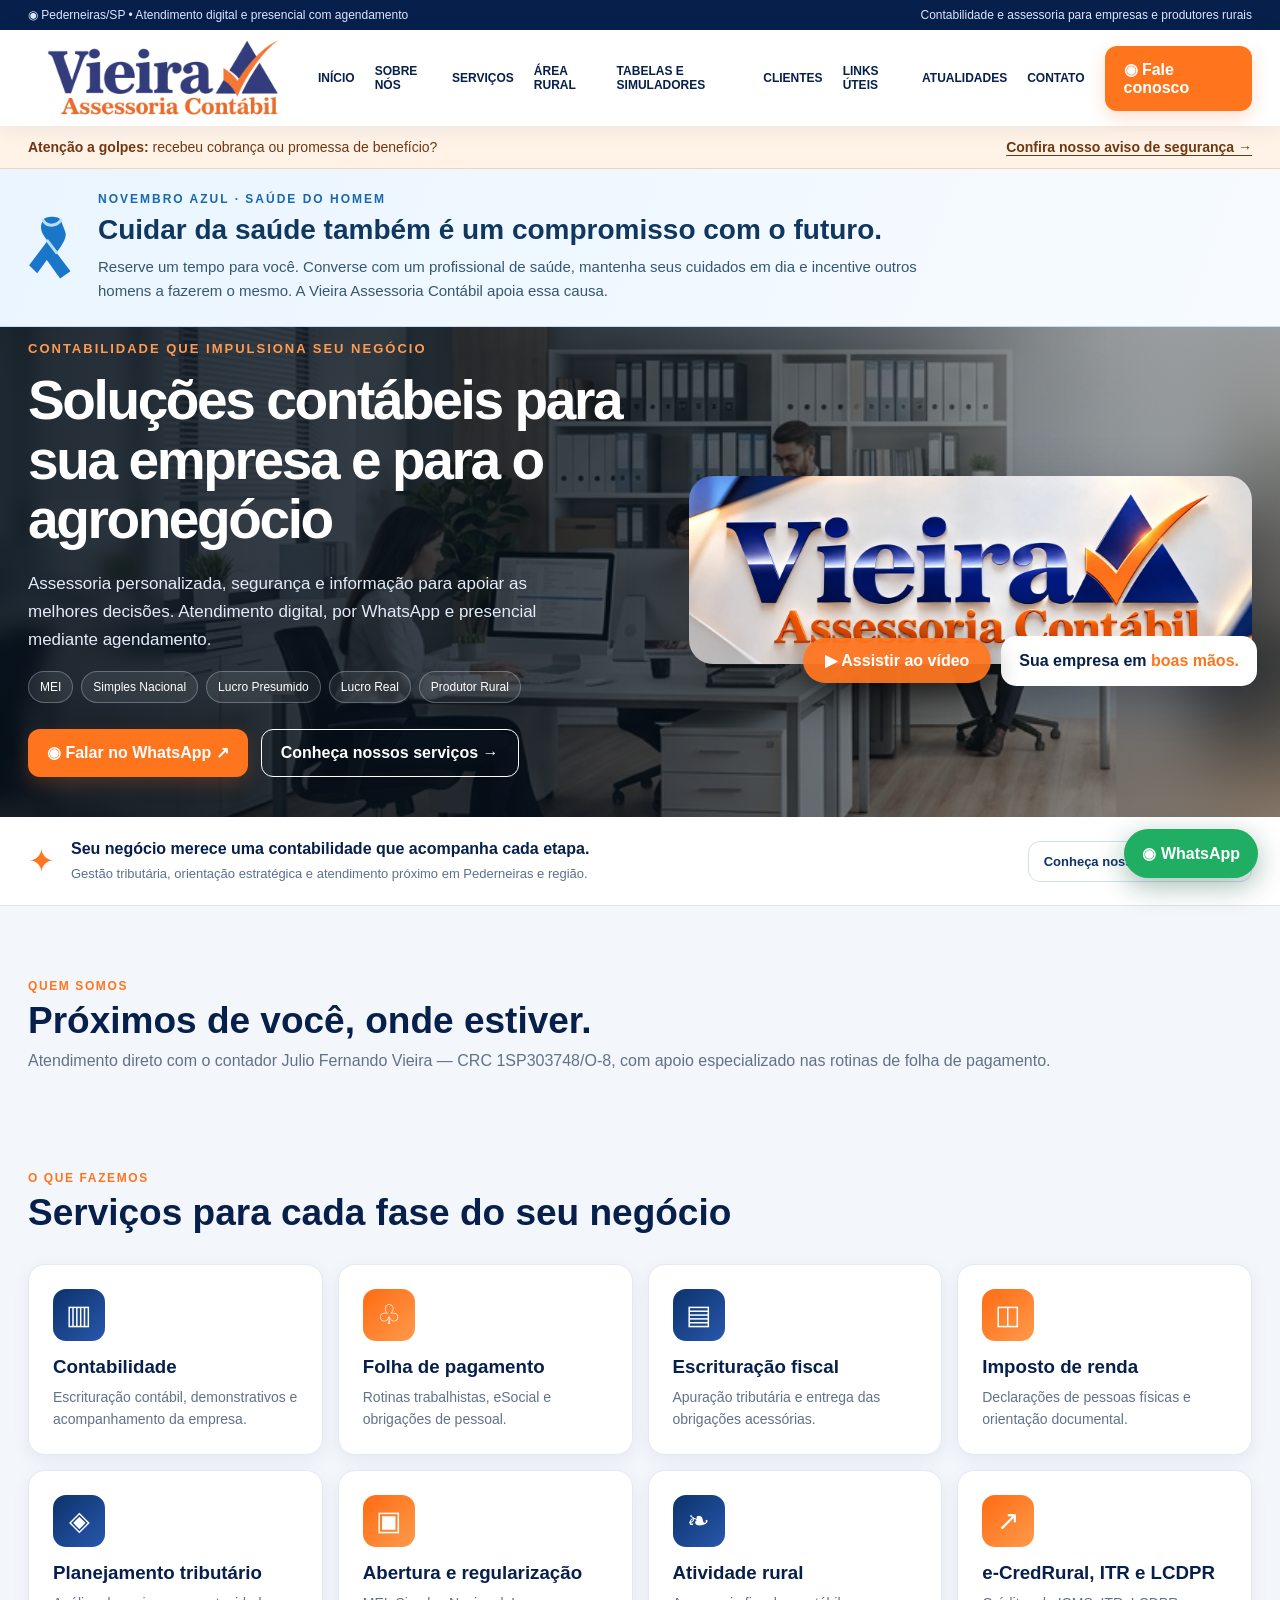
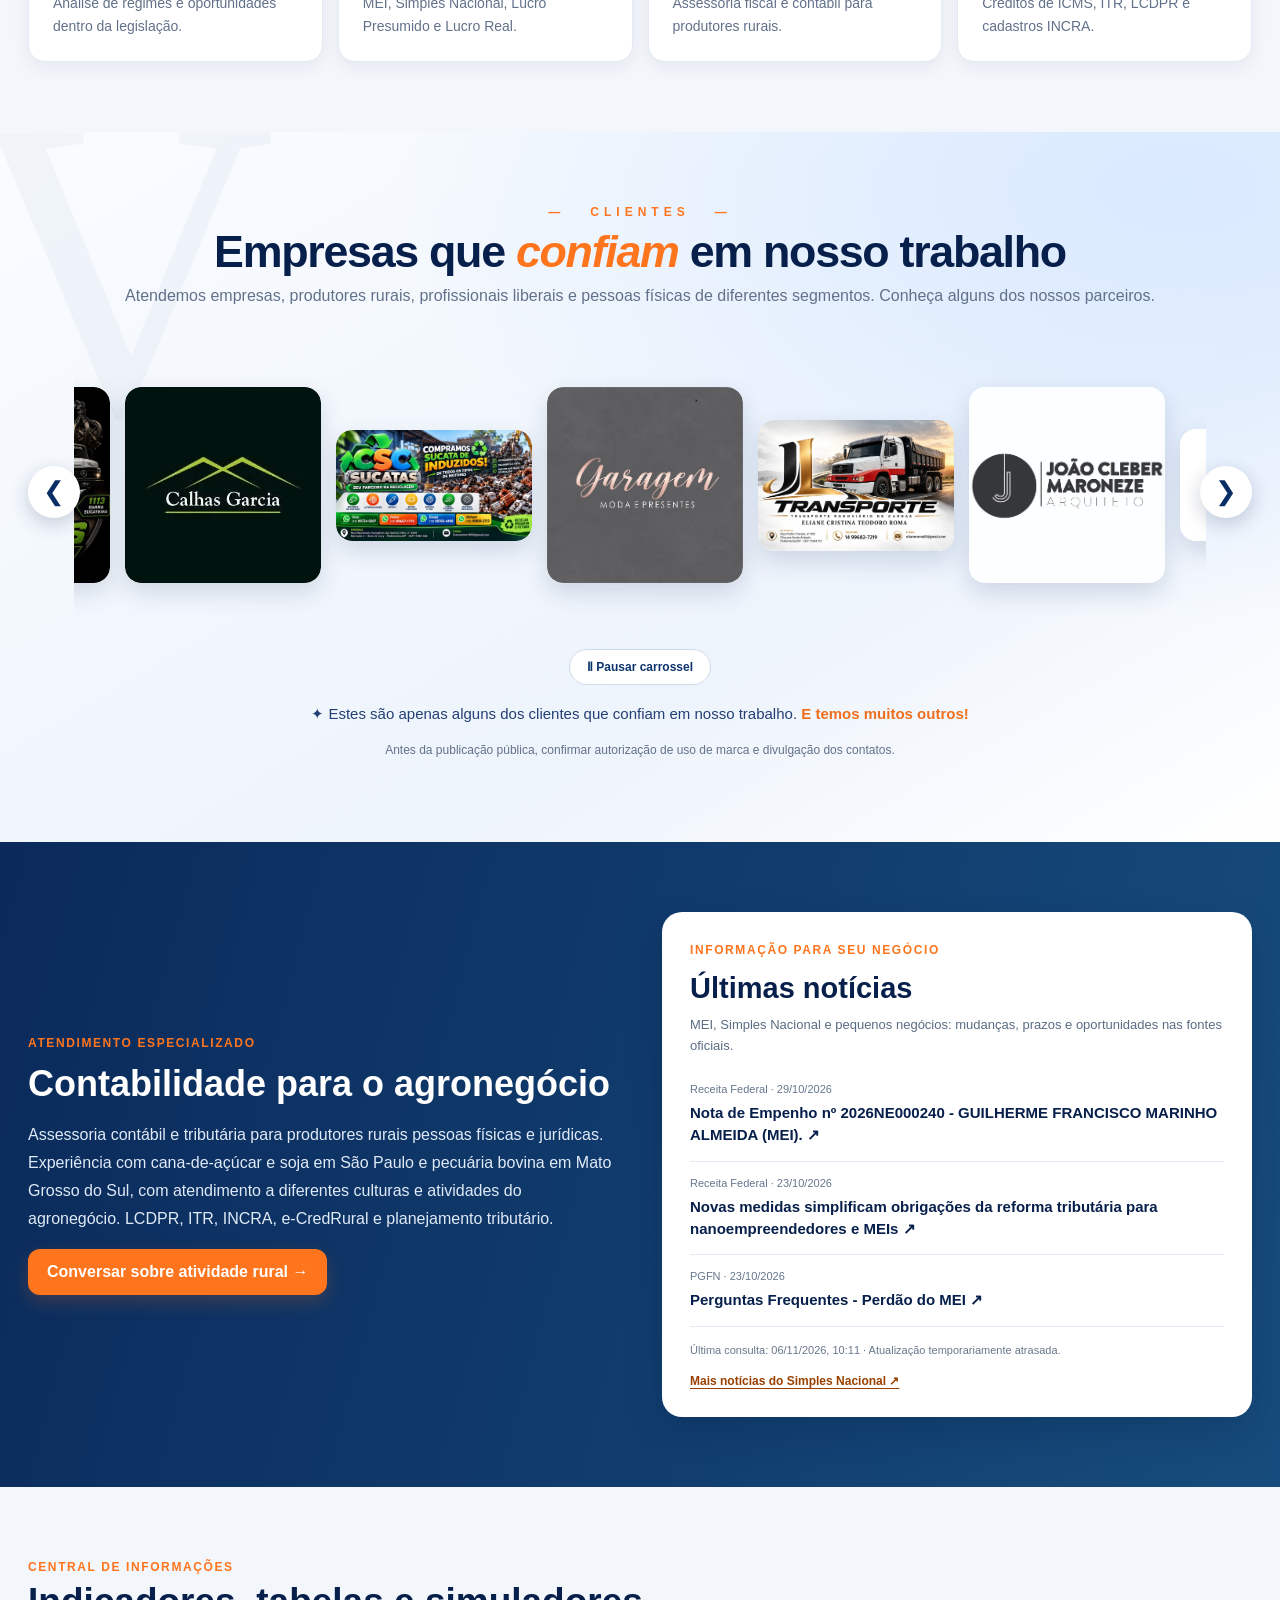
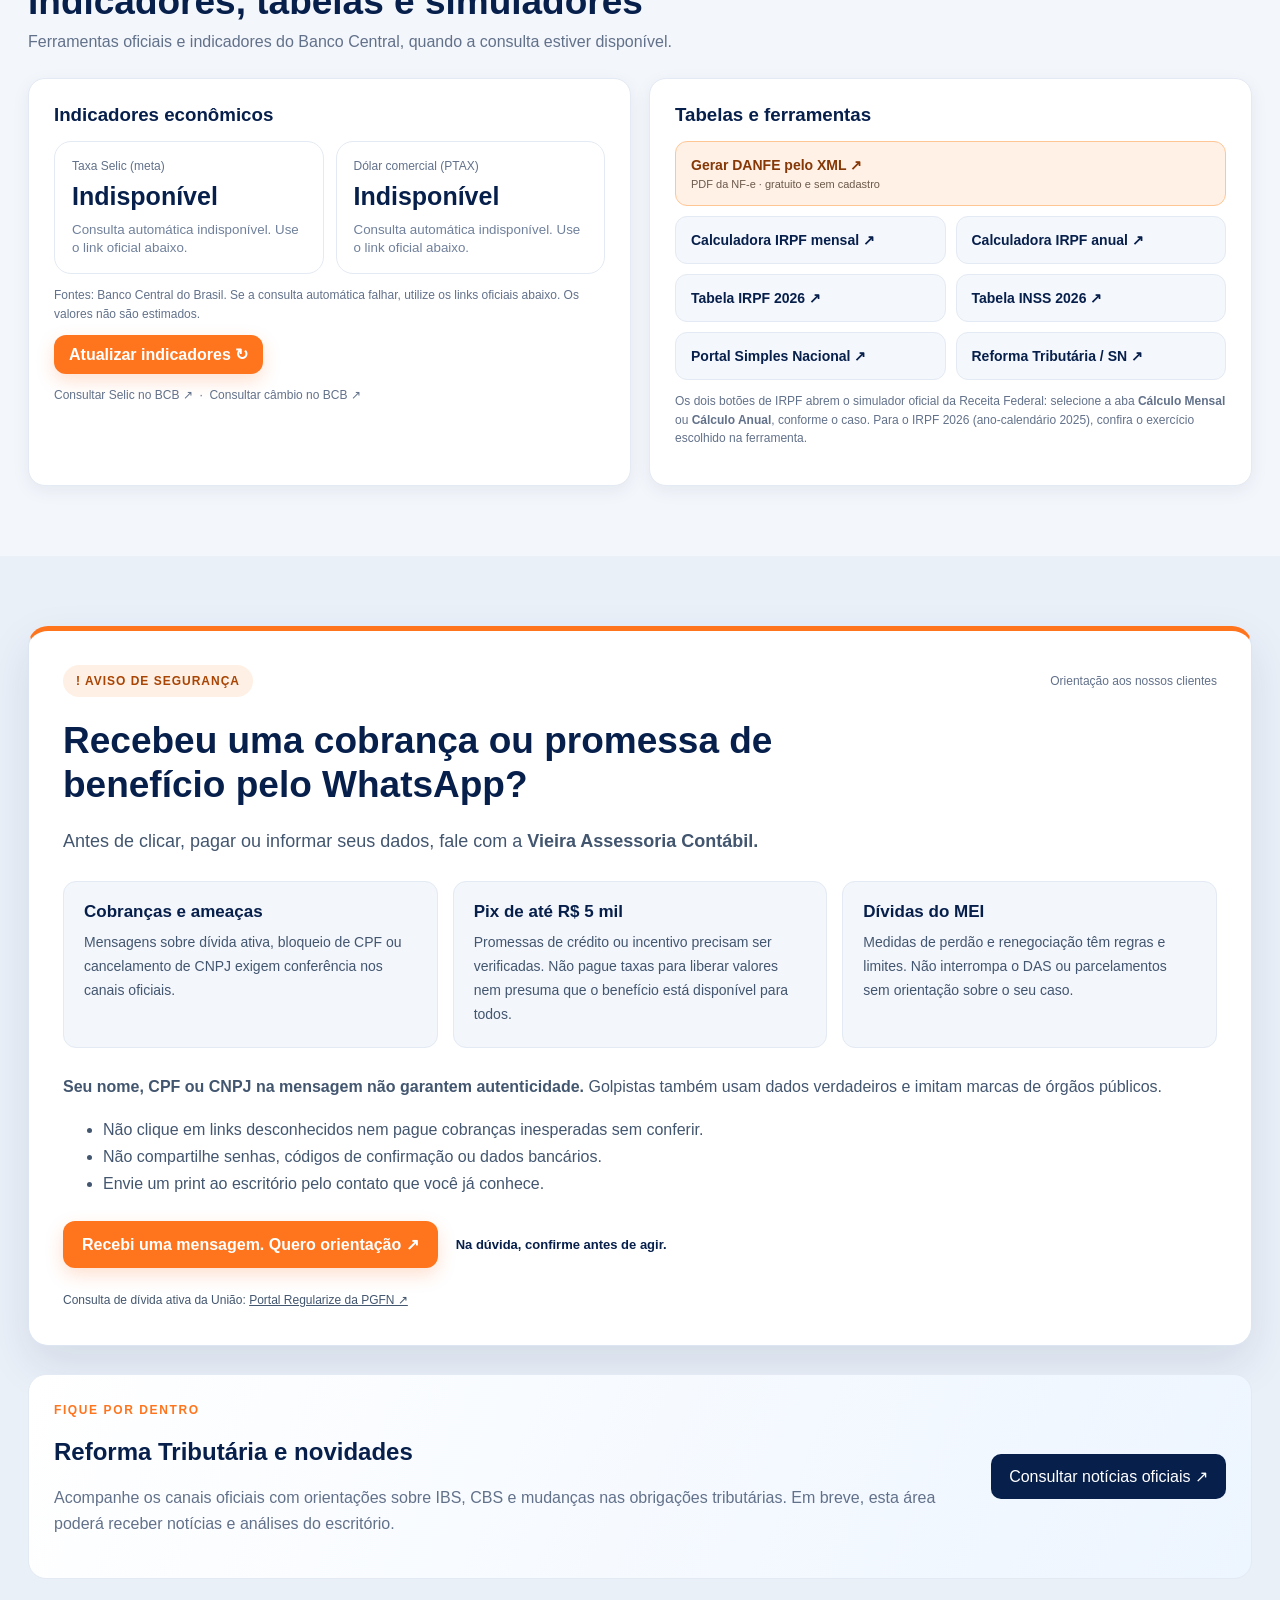
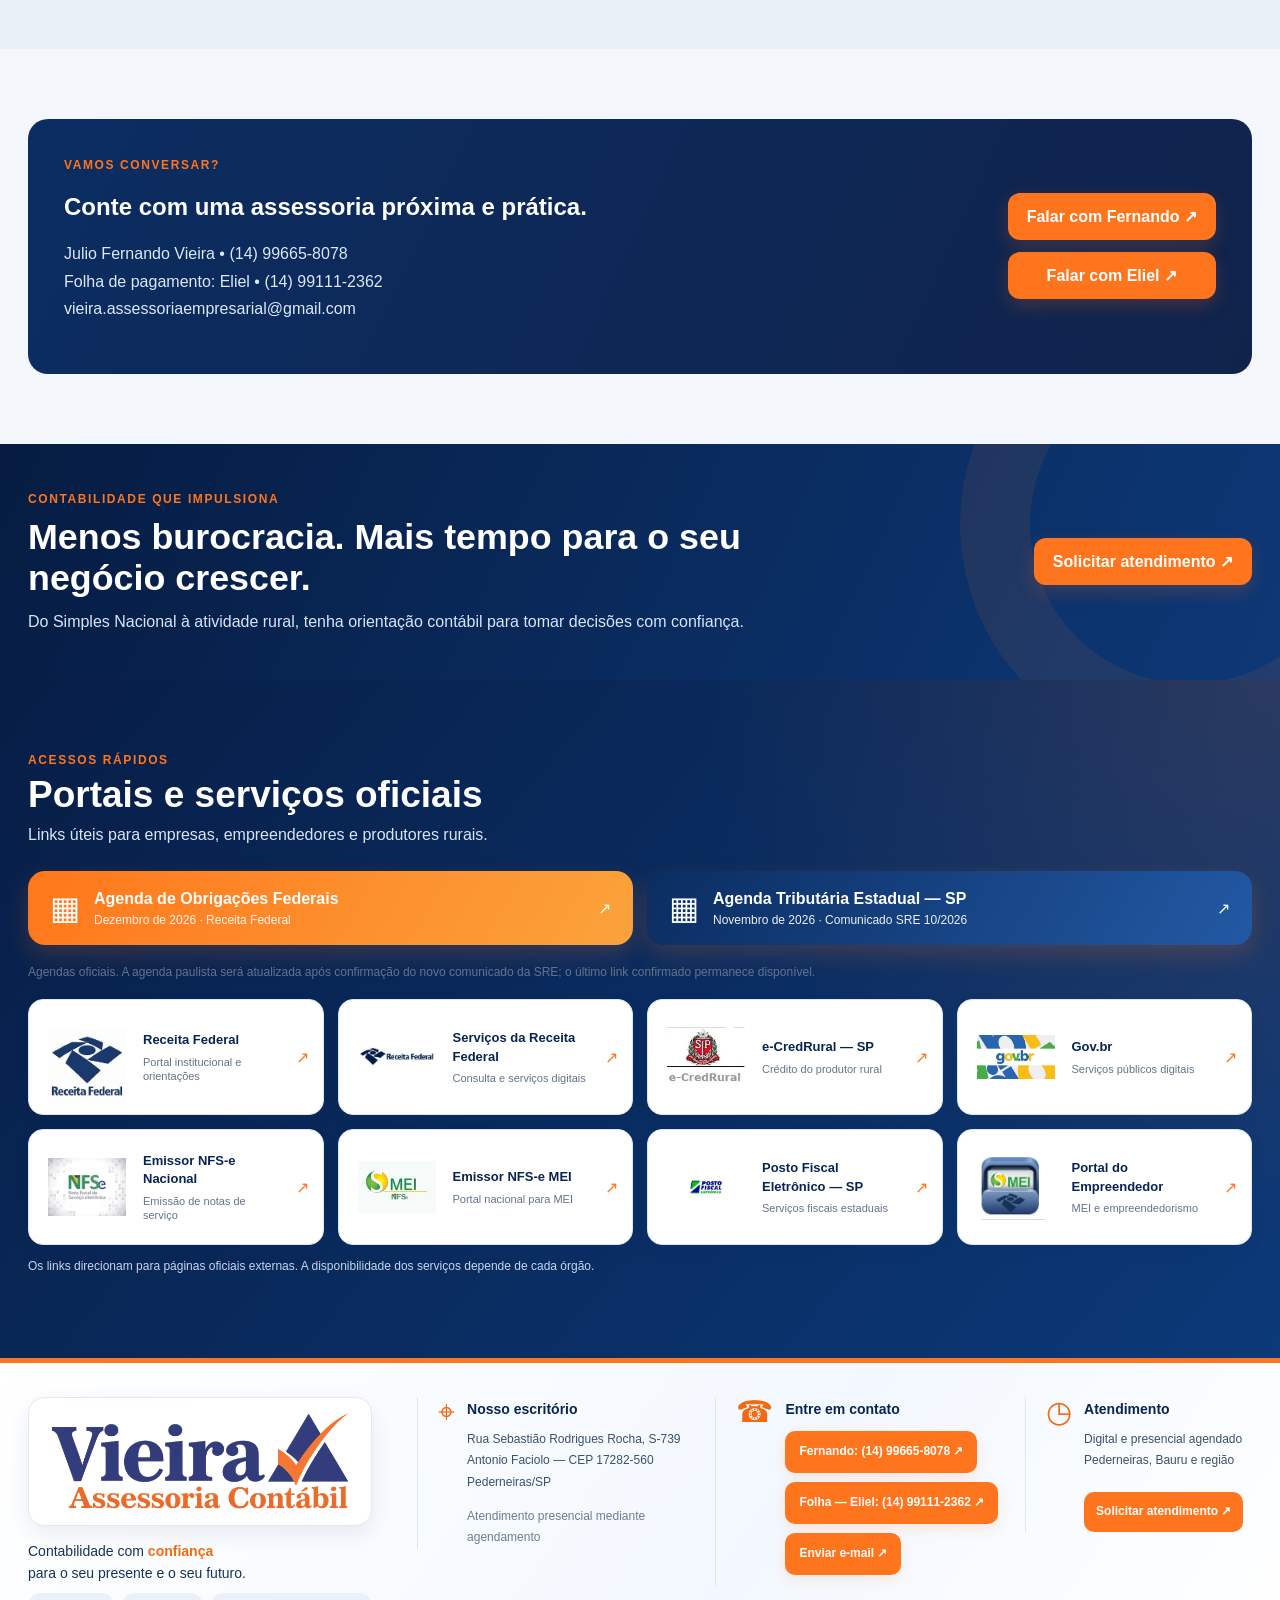
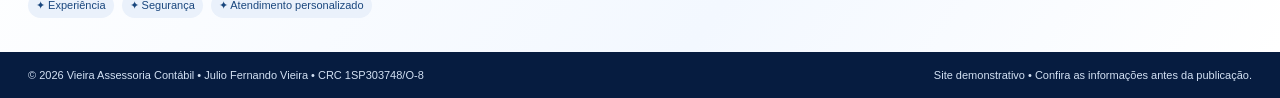
==== commit 500ba5c7: "Adicionar mensagem de conscientização do Novembro Azul" ====
--- a/index.html
+++ b/index.html
@@ -91,10 +91,18 @@
 #clientes-trilho .client-image{position:absolute;inset:0;width:100%!important;height:100%!important;border-radius:inherit!important}
 #clientes-trilho .client-image img{display:block;width:100%!important;height:100%!important;object-fit:cover!important;object-position:center}
 @media(max-width:650px){#clientes-trilho{min-height:255px}}
-</style><style>.client-playback-wrap{text-align:center;margin:8px 0 16px}#client-playback{border:1px solid #cedbec;border-radius:30px;background:#fff;color:#0c336b;padding:10px 17px;font-size:12px;font-weight:750;cursor:pointer}#client-playback:hover{background:#0c336b;color:#fff}#client-playback:focus-visible{outline:3px solid #ff751e;outline-offset:3px}</style><style>.tool-grid a.danfe-tool{grid-column:1/-1;background:#fff1e6;border-color:#ffc695;color:#853706}.danfe-tool small{display:block;font-size:11px;font-weight:500;margin-top:5px;color:#6b594b}</style></head><body>
+</style><style>.client-playback-wrap{text-align:center;margin:8px 0 16px}#client-playback{border:1px solid #cedbec;border-radius:30px;background:#fff;color:#0c336b;padding:10px 17px;font-size:12px;font-weight:750;cursor:pointer}#client-playback:hover{background:#0c336b;color:#fff}#client-playback:focus-visible{outline:3px solid #ff751e;outline-offset:3px}</style><style>.tool-grid a.danfe-tool{grid-column:1/-1;background:#fff1e6;border-color:#ffc695;color:#853706}.danfe-tool small{display:block;font-size:11px;font-weight:500;margin-top:5px;color:#6b594b}</style><style>
+.novembro-azul{background:linear-gradient(110deg,#eaf5ff,#f7fbff);border-bottom:1px solid #c5def4;padding:23px 0;color:#103760}
+.novembro-azul .wrap{display:flex;align-items:center;gap:22px}
+.novembro-azul svg{width:48px;height:65px;flex:0 0 48px;color:#1976c9}
+.novembro-azul .campaign-label{display:block;font-size:12px;font-weight:850;letter-spacing:2px;text-transform:uppercase;color:#1768ad}
+.novembro-azul h2{font-size:clamp(20px,2.3vw,28px);line-height:1.25;margin:6px 0 8px}
+.novembro-azul p{font-size:15px;line-height:1.6;margin:0;max-width:860px;color:#355774}
+@media(max-width:550px){.novembro-azul{padding:20px 0}.novembro-azul .wrap{gap:14px;align-items:flex-start}.novembro-azul svg{width:34px;height:49px;flex-basis:34px;margin-top:4px}.novembro-azul p{font-size:14px}}
+</style></head><body>
 <div class="topline"><div class="wrap"><span>◉ Pederneiras/SP • Atendimento digital e presencial com agendamento</span><span>Contabilidade e assessoria para empresas e produtores rurais</span></div></div>
 <header class="header"><div class="wrap nav"><a aria-label="Vieira Assessoria Contábil — início" class="brand" href="#inicio"><img alt="Vieira Assessoria Contábil" src="assets/logo-vieira-refinado.webp" width="1200" height="400" decoding="async"/></a><button aria-expanded="false" aria-label="Abrir menu" class="menu-btn" id="menu">☰</button><nav aria-label="Navegação principal" class="navlinks" id="navlinks"><a href="#inicio">INÍCIO</a><a href="#sobre">SOBRE NÓS</a><a href="#servicos">SERVIÇOS</a><a href="#rural">ÁREA RURAL</a><a href="#ferramentas">TABELAS E SIMULADORES</a><a href="#clientes">CLIENTES</a><a href="#links-uteis">LINKS ÚTEIS</a><a href="#atualidades">ATUALIDADES</a><a href="#contato">CONTATO</a></nav><a class="cta" href="https://wa.me/5514996658078" rel="noopener" target="_blank">◉ Fale conosco</a></div></header><aside class="security-strip"><div class="wrap"><span><strong>Atenção a golpes:</strong> recebeu cobrança ou promessa de benefício?</span><a href="#aviso-seguranca">Confira nosso aviso de segurança →</a></div></aside>
-<main><section class="hero" id="inicio"><div class="wrap"><div><div class="eyebrow">Contabilidade que impulsiona seu negócio</div><h1>Soluções contábeis para sua empresa e para o agronegócio</h1><p>Assessoria personalizada, segurança e informação para apoiar as melhores decisões. Atendimento digital, por WhatsApp e presencial mediante agendamento.</p><div class="pills"><span>MEI</span><span>Simples Nacional</span><span>Lucro Presumido</span><span>Lucro Real</span><span>Produtor Rural</span></div><div class="hero-actions"><a class="btn" href="https://wa.me/5514996658078" rel="noopener" target="_blank">◉ Falar no WhatsApp ↗</a><a class="btn btn-outline" href="#servicos">Conheça nossos serviços →</a></div></div><div aria-label="Assistir ao vídeo Sua empresa em boas mãos" class="hero-visual hero-video-trigger" role="button" tabindex="0" title="Clique para assistir ao vídeo institucional"><img alt="Marca Vieira Assessoria Contábil em azul e laranja" src="assets/marca-3d.webp" width="1500" height="500" fetchpriority="high" decoding="async"/><div class="hero-caption"><span aria-hidden="true" class="hero-play">▶ Assistir ao vídeo</span><div class="hero-tag">Sua empresa em <b>boas mãos.</b></div></div></div></div></section>
+<main><section class="novembro-azul" aria-labelledby="novembro-azul-title"><div class="wrap"><svg viewBox="0 0 64 88" fill="none" aria-hidden="true" focusable="false"><path d="M20 7C23 1 41 1 44 7L50 23C53 31 44 43 38 51L57 76L43 86L25 61L12 79L1 68L26 35C16 22 15 16 20 7Z" fill="currentColor"/><path d="M20 7C24 16 38 16 44 7M26 35L38 51" stroke="#b9e1ff" stroke-width="4" stroke-linecap="round"/></svg><div><span class="campaign-label">Novembro Azul · Saúde do homem</span><h2 id="novembro-azul-title">Cuidar da saúde também é um compromisso com o futuro.</h2><p>Reserve um tempo para você. Converse com um profissional de saúde, mantenha seus cuidados em dia e incentive outros homens a fazerem o mesmo. A Vieira Assessoria Contábil apoia essa causa.</p></div></div></section><section class="hero" id="inicio"><div class="wrap"><div><div class="eyebrow">Contabilidade que impulsiona seu negócio</div><h1>Soluções contábeis para sua empresa e para o agronegócio</h1><p>Assessoria personalizada, segurança e informação para apoiar as melhores decisões. Atendimento digital, por WhatsApp e presencial mediante agendamento.</p><div class="pills"><span>MEI</span><span>Simples Nacional</span><span>Lucro Presumido</span><span>Lucro Real</span><span>Produtor Rural</span></div><div class="hero-actions"><a class="btn" href="https://wa.me/5514996658078" rel="noopener" target="_blank">◉ Falar no WhatsApp ↗</a><a class="btn btn-outline" href="#servicos">Conheça nossos serviços →</a></div></div><div aria-label="Assistir ao vídeo Sua empresa em boas mãos" class="hero-visual hero-video-trigger" role="button" tabindex="0" title="Clique para assistir ao vídeo institucional"><img alt="Marca Vieira Assessoria Contábil em azul e laranja" src="assets/marca-3d.webp" width="1500" height="500" fetchpriority="high" decoding="async"/><div class="hero-caption"><span aria-hidden="true" class="hero-play">▶ Assistir ao vídeo</span><div class="hero-tag">Sua empresa em <b>boas mãos.</b></div></div></div></div></section>
 <section aria-label="Diferenciais da Vieira Assessoria" class="promo-strip"><div class="wrap promo-inner"><div aria-hidden="true" class="promo-spark">✦</div><div><strong>Seu negócio merece uma contabilidade que acompanha cada etapa.</strong><span> Gestão tributária, orientação estratégica e atendimento próximo em Pederneiras e região.</span></div><a class="promo-action" href="#contato">Conheça nosso atendimento <span aria-hidden="true">↗</span></a></div></section><section class="section" id="sobre"><div class="wrap"><div class="section-head"><div><span class="kicker">Quem somos</span><h2>Próximos de você, onde estiver.</h2><p>Atendimento direto com o contador Julio Fernando Vieira — CRC 1SP303748/O-8, com apoio especializado nas rotinas de folha de pagamento.</p></div></div></div></section>
 <section class="section" id="servicos" style="padding-top:0"><div class="wrap"><div class="section-head"><div><span class="kicker">O que fazemos</span><h2>Serviços para cada fase do seu negócio</h2></div></div><div class="services"><article class="service-card reveal"><div class="service-icon">▥</div><h3>Contabilidade</h3><p>Escrituração contábil, demonstrativos e acompanhamento da empresa.</p></article><article class="service-card reveal"><div class="service-icon">♧</div><h3>Folha de pagamento</h3><p>Rotinas trabalhistas, eSocial e obrigações de pessoal.</p></article><article class="service-card reveal"><div class="service-icon">▤</div><h3>Escrituração fiscal</h3><p>Apuração tributária e entrega das obrigações acessórias.</p></article><article class="service-card reveal"><div class="service-icon">◫</div><h3>Imposto de renda</h3><p>Declarações de pessoas físicas e orientação documental.</p></article><article class="service-card reveal"><div class="service-icon">◈</div><h3>Planejamento tributário</h3><p>Análise de regimes e oportunidades dentro da legislação.</p></article><article class="service-card reveal"><div class="service-icon">▣</div><h3>Abertura e regularização</h3><p>MEI, Simples Nacional, Lucro Presumido e Lucro Real.</p></article><article class="service-card reveal"><div class="service-icon">❧</div><h3>Atividade rural</h3><p>Assessoria fiscal e contábil para produtores rurais.</p></article><article class="service-card reveal"><div class="service-icon">↗</div><h3>e-CredRural, ITR e LCDPR</h3><p>Créditos de ICMS, ITR, LCDPR e cadastros INCRA.</p></article></div></div></section>
 <section class="section clients-wrap" id="clientes"><div class="wrap"><div class="section-head clients-title"><div><span class="kicker">—   CLIENTES   —</span><h2>Empresas que <em>confiam</em> em nosso trabalho</h2><p>Atendemos empresas, produtores rurais, profissionais liberais e pessoas físicas de diferentes segmentos. Conheça alguns dos nossos parceiros.</p></div></div><div class="clients-stage"><button aria-label="Voltar clientes" class="carousel-arrow arrow-left" id="client-prev" type="button">❮</button><div aria-label="Lista horizontal de clientes; deslize para ver mais" class="clients" id="clientes-trilho" tabindex="0"><article aria-label="Ampliar imagem e consultar contatos de Bily Sucatas" class="client-card reveal" style="--client-ratio:850/850" data-image="clientes/cliente-01.webp" data-name="Bily Sucatas" data-whatsapp="https://wa.me/5514997507833" role="button" tabindex="0"><div class="client-image"><img alt="Logotipo Bily Sucatas" loading="lazy" decoding="async" src="clientes/cliente-01.webp"/></div><span aria-hidden="true" class="client-view-hint">Ver detalhes  ↗</span></article>
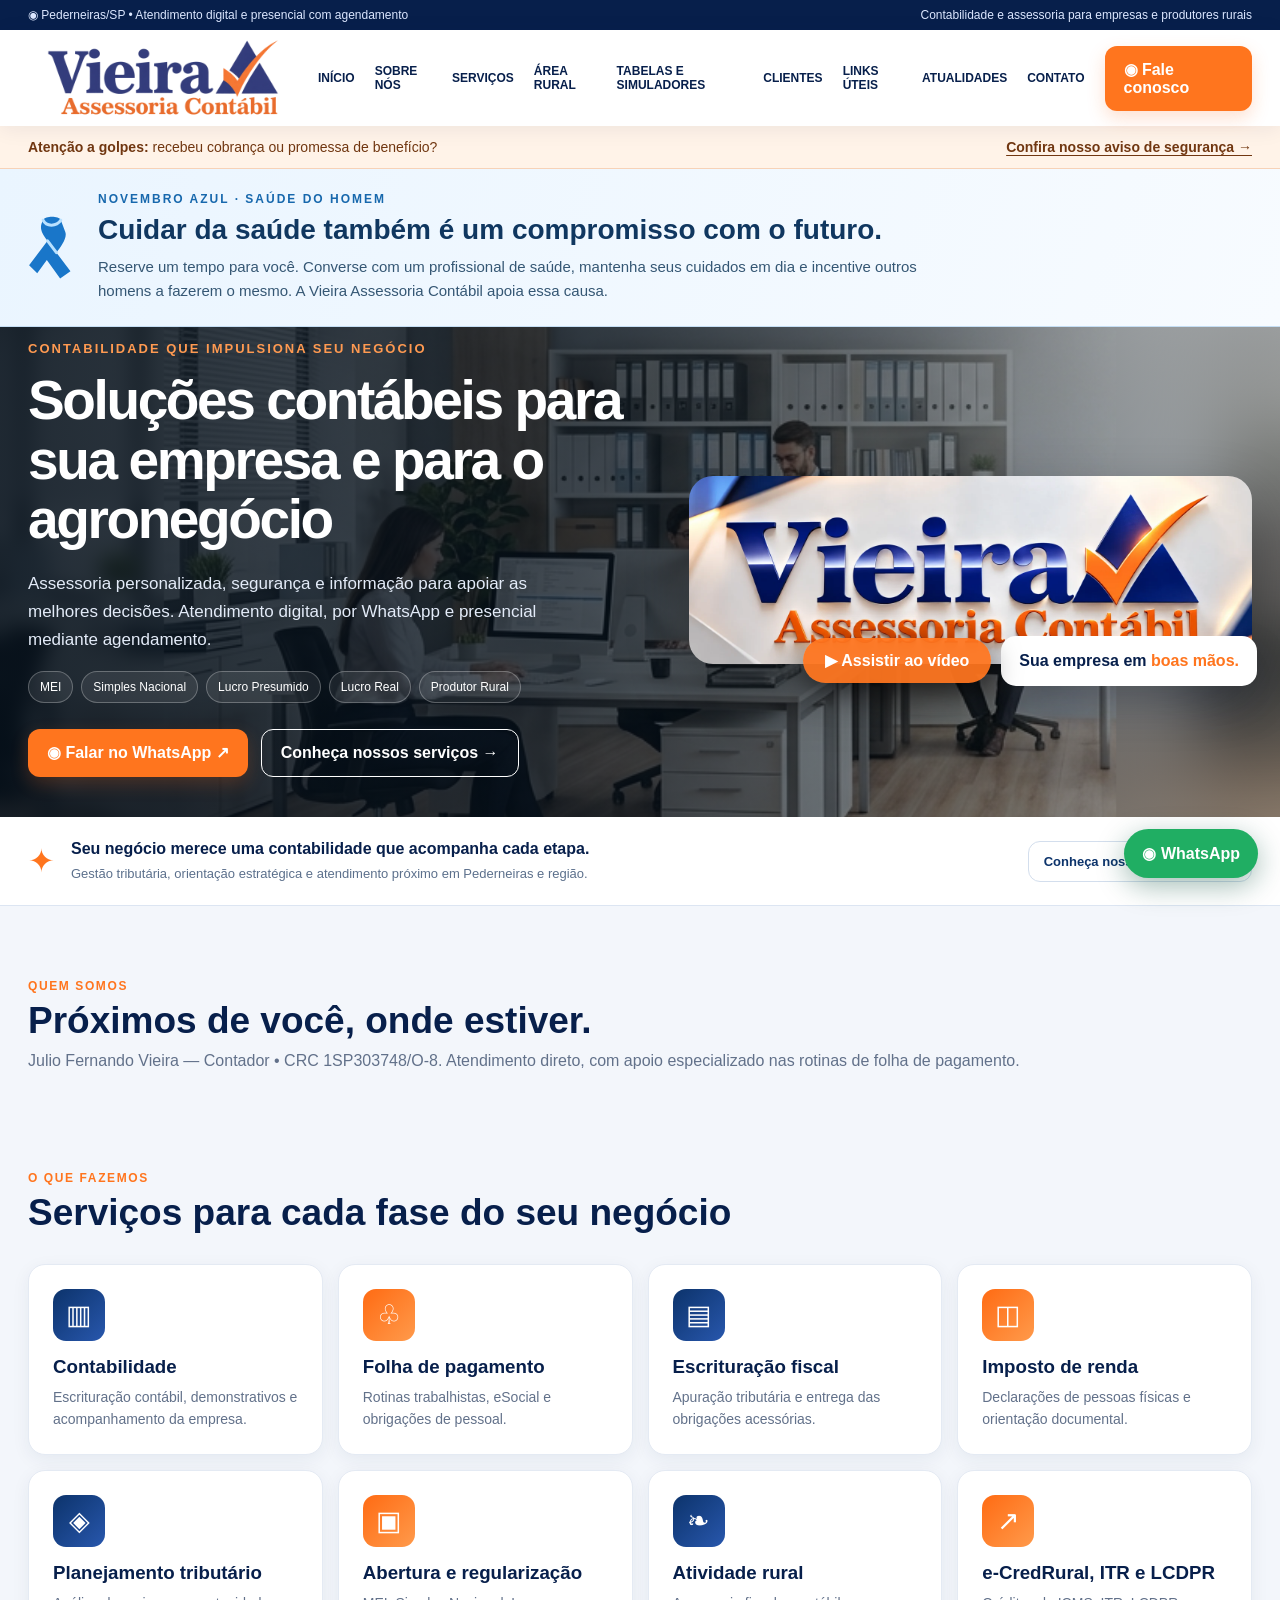
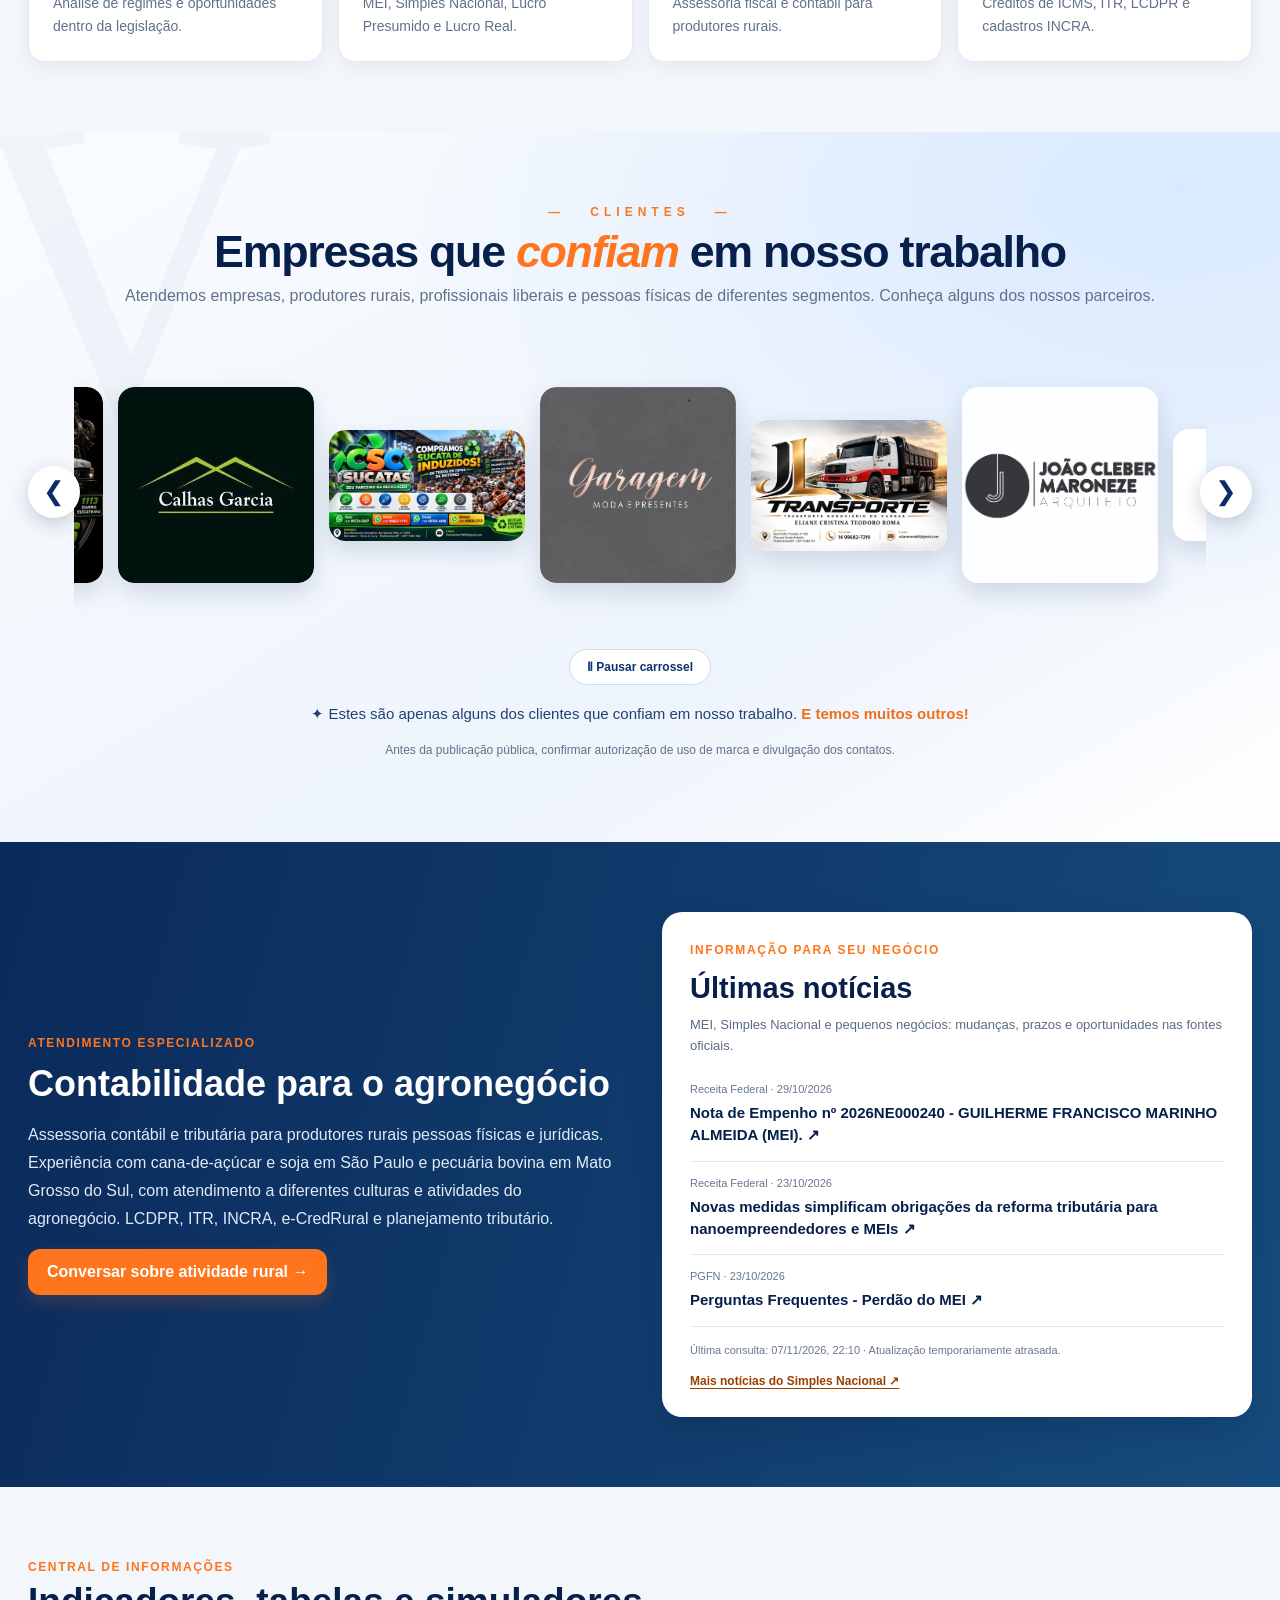
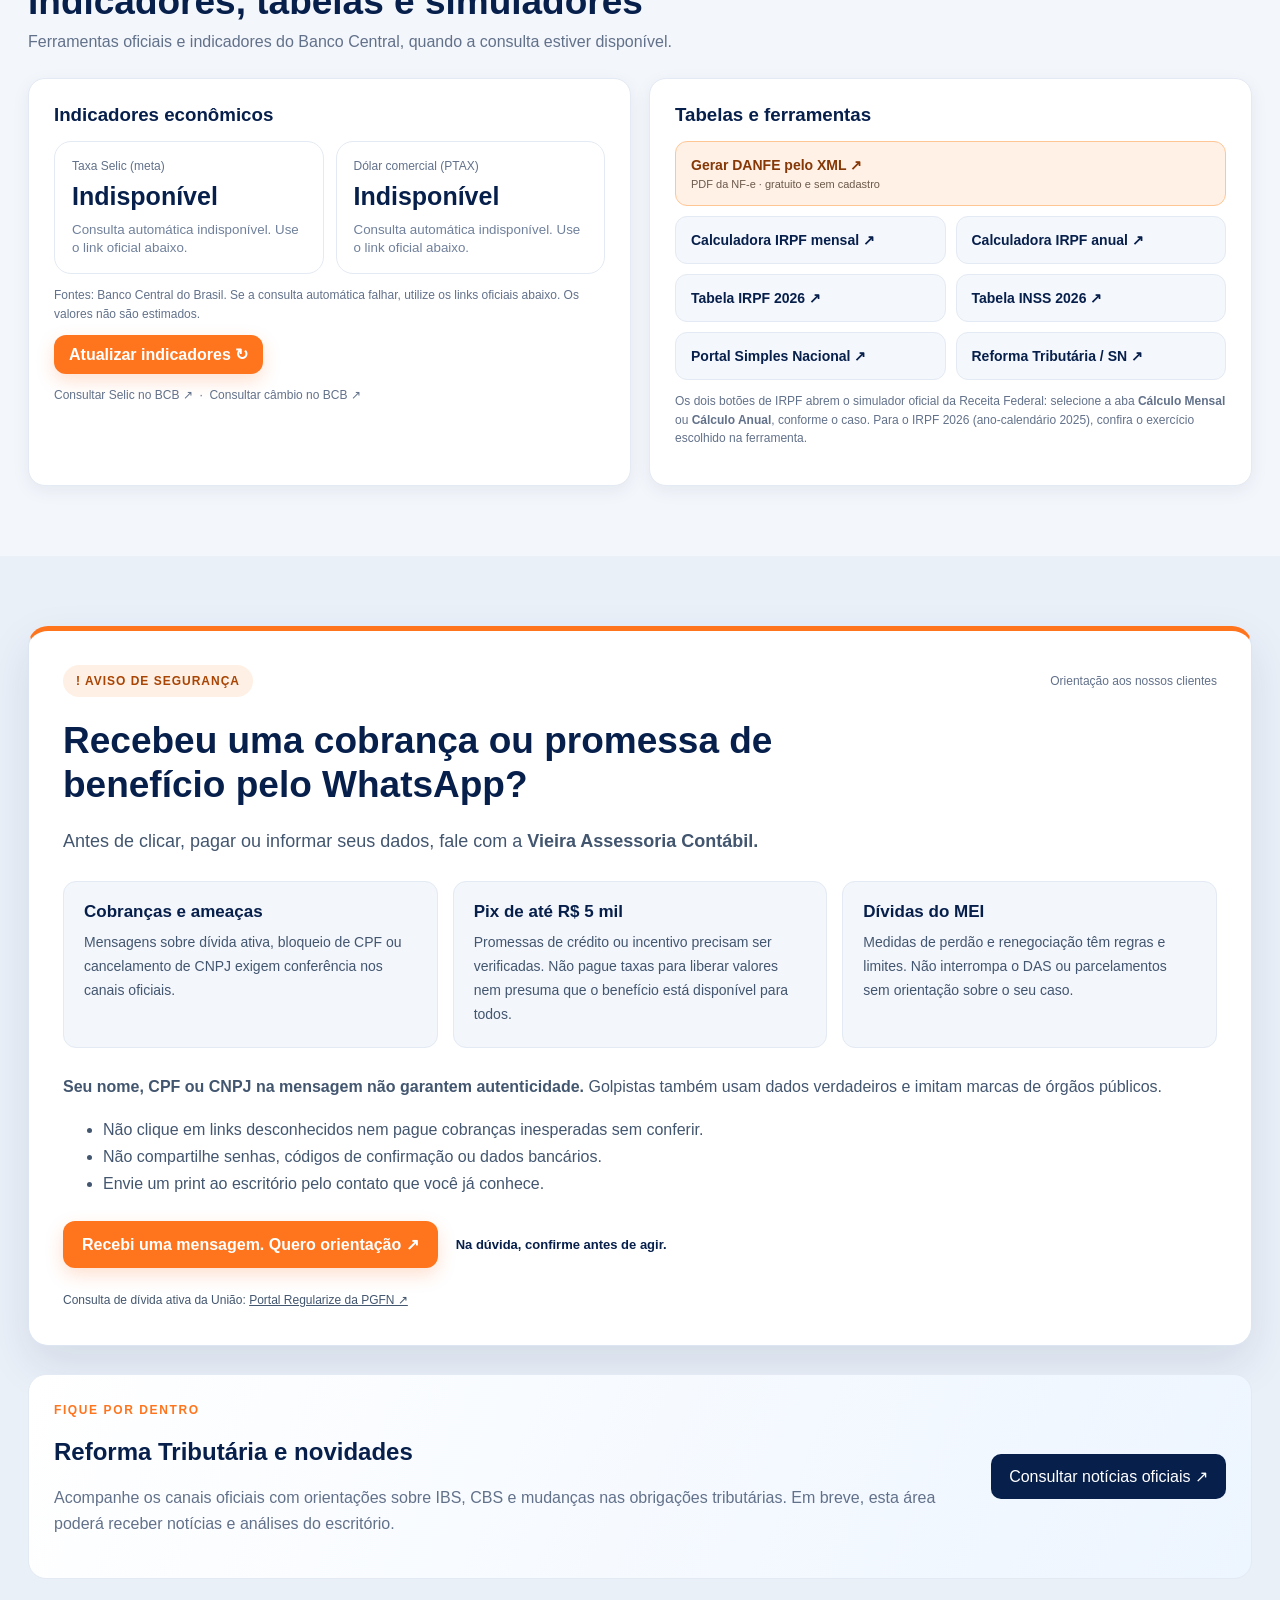
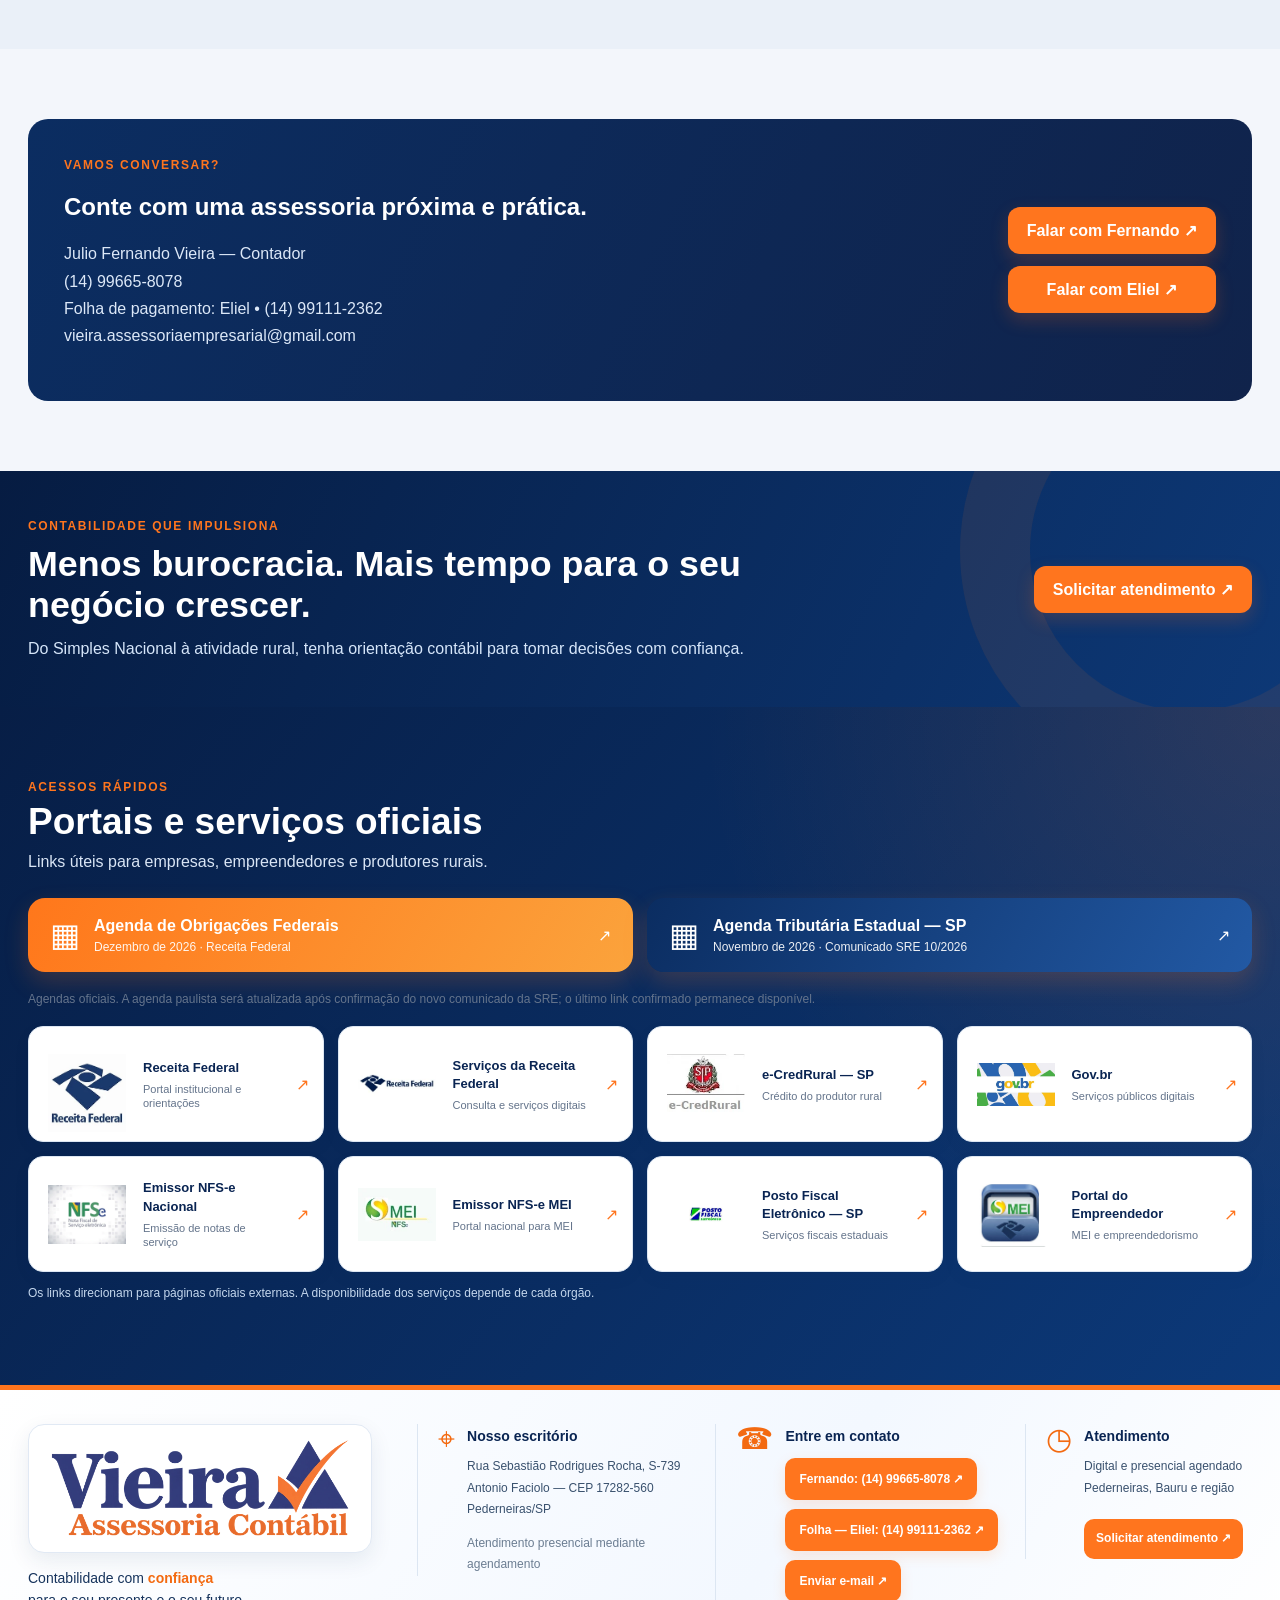
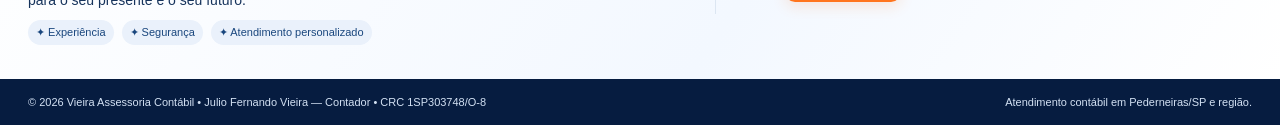
==== commit 2075c639: "Reforça identificação profissional de Julio Fernando Vieira" ====
--- a/index.html
+++ b/index.html
@@ -103,7 +103,7 @@
 <div class="topline"><div class="wrap"><span>◉ Pederneiras/SP • Atendimento digital e presencial com agendamento</span><span>Contabilidade e assessoria para empresas e produtores rurais</span></div></div>
 <header class="header"><div class="wrap nav"><a aria-label="Vieira Assessoria Contábil — início" class="brand" href="#inicio"><img alt="Vieira Assessoria Contábil" src="assets/logo-vieira-refinado.webp" width="1200" height="400" decoding="async"/></a><button aria-expanded="false" aria-label="Abrir menu" class="menu-btn" id="menu">☰</button><nav aria-label="Navegação principal" class="navlinks" id="navlinks"><a href="#inicio">INÍCIO</a><a href="#sobre">SOBRE NÓS</a><a href="#servicos">SERVIÇOS</a><a href="#rural">ÁREA RURAL</a><a href="#ferramentas">TABELAS E SIMULADORES</a><a href="#clientes">CLIENTES</a><a href="#links-uteis">LINKS ÚTEIS</a><a href="#atualidades">ATUALIDADES</a><a href="#contato">CONTATO</a></nav><a class="cta" href="https://wa.me/5514996658078" rel="noopener" target="_blank">◉ Fale conosco</a></div></header><aside class="security-strip"><div class="wrap"><span><strong>Atenção a golpes:</strong> recebeu cobrança ou promessa de benefício?</span><a href="#aviso-seguranca">Confira nosso aviso de segurança →</a></div></aside>
 <main><section class="novembro-azul" aria-labelledby="novembro-azul-title"><div class="wrap"><svg viewBox="0 0 64 88" fill="none" aria-hidden="true" focusable="false"><path d="M20 7C23 1 41 1 44 7L50 23C53 31 44 43 38 51L57 76L43 86L25 61L12 79L1 68L26 35C16 22 15 16 20 7Z" fill="currentColor"/><path d="M20 7C24 16 38 16 44 7M26 35L38 51" stroke="#b9e1ff" stroke-width="4" stroke-linecap="round"/></svg><div><span class="campaign-label">Novembro Azul · Saúde do homem</span><h2 id="novembro-azul-title">Cuidar da saúde também é um compromisso com o futuro.</h2><p>Reserve um tempo para você. Converse com um profissional de saúde, mantenha seus cuidados em dia e incentive outros homens a fazerem o mesmo. A Vieira Assessoria Contábil apoia essa causa.</p></div></div></section><section class="hero" id="inicio"><div class="wrap"><div><div class="eyebrow">Contabilidade que impulsiona seu negócio</div><h1>Soluções contábeis para sua empresa e para o agronegócio</h1><p>Assessoria personalizada, segurança e informação para apoiar as melhores decisões. Atendimento digital, por WhatsApp e presencial mediante agendamento.</p><div class="pills"><span>MEI</span><span>Simples Nacional</span><span>Lucro Presumido</span><span>Lucro Real</span><span>Produtor Rural</span></div><div class="hero-actions"><a class="btn" href="https://wa.me/5514996658078" rel="noopener" target="_blank">◉ Falar no WhatsApp ↗</a><a class="btn btn-outline" href="#servicos">Conheça nossos serviços →</a></div></div><div aria-label="Assistir ao vídeo Sua empresa em boas mãos" class="hero-visual hero-video-trigger" role="button" tabindex="0" title="Clique para assistir ao vídeo institucional"><img alt="Marca Vieira Assessoria Contábil em azul e laranja" src="assets/marca-3d.webp" width="1500" height="500" fetchpriority="high" decoding="async"/><div class="hero-caption"><span aria-hidden="true" class="hero-play">▶ Assistir ao vídeo</span><div class="hero-tag">Sua empresa em <b>boas mãos.</b></div></div></div></div></section>
-<section aria-label="Diferenciais da Vieira Assessoria" class="promo-strip"><div class="wrap promo-inner"><div aria-hidden="true" class="promo-spark">✦</div><div><strong>Seu negócio merece uma contabilidade que acompanha cada etapa.</strong><span> Gestão tributária, orientação estratégica e atendimento próximo em Pederneiras e região.</span></div><a class="promo-action" href="#contato">Conheça nosso atendimento <span aria-hidden="true">↗</span></a></div></section><section class="section" id="sobre"><div class="wrap"><div class="section-head"><div><span class="kicker">Quem somos</span><h2>Próximos de você, onde estiver.</h2><p>Atendimento direto com o contador Julio Fernando Vieira — CRC 1SP303748/O-8, com apoio especializado nas rotinas de folha de pagamento.</p></div></div></div></section>
+<section aria-label="Diferenciais da Vieira Assessoria" class="promo-strip"><div class="wrap promo-inner"><div aria-hidden="true" class="promo-spark">✦</div><div><strong>Seu negócio merece uma contabilidade que acompanha cada etapa.</strong><span> Gestão tributária, orientação estratégica e atendimento próximo em Pederneiras e região.</span></div><a class="promo-action" href="#contato">Conheça nosso atendimento <span aria-hidden="true">↗</span></a></div></section><section class="section" id="sobre"><div class="wrap"><div class="section-head"><div><span class="kicker">Quem somos</span><h2>Próximos de você, onde estiver.</h2><p>Julio Fernando Vieira — Contador • CRC 1SP303748/O-8. Atendimento direto, com apoio especializado nas rotinas de folha de pagamento.</p></div></div></div></section>
 <section class="section" id="servicos" style="padding-top:0"><div class="wrap"><div class="section-head"><div><span class="kicker">O que fazemos</span><h2>Serviços para cada fase do seu negócio</h2></div></div><div class="services"><article class="service-card reveal"><div class="service-icon">▥</div><h3>Contabilidade</h3><p>Escrituração contábil, demonstrativos e acompanhamento da empresa.</p></article><article class="service-card reveal"><div class="service-icon">♧</div><h3>Folha de pagamento</h3><p>Rotinas trabalhistas, eSocial e obrigações de pessoal.</p></article><article class="service-card reveal"><div class="service-icon">▤</div><h3>Escrituração fiscal</h3><p>Apuração tributária e entrega das obrigações acessórias.</p></article><article class="service-card reveal"><div class="service-icon">◫</div><h3>Imposto de renda</h3><p>Declarações de pessoas físicas e orientação documental.</p></article><article class="service-card reveal"><div class="service-icon">◈</div><h3>Planejamento tributário</h3><p>Análise de regimes e oportunidades dentro da legislação.</p></article><article class="service-card reveal"><div class="service-icon">▣</div><h3>Abertura e regularização</h3><p>MEI, Simples Nacional, Lucro Presumido e Lucro Real.</p></article><article class="service-card reveal"><div class="service-icon">❧</div><h3>Atividade rural</h3><p>Assessoria fiscal e contábil para produtores rurais.</p></article><article class="service-card reveal"><div class="service-icon">↗</div><h3>e-CredRural, ITR e LCDPR</h3><p>Créditos de ICMS, ITR, LCDPR e cadastros INCRA.</p></article></div></div></section>
 <section class="section clients-wrap" id="clientes"><div class="wrap"><div class="section-head clients-title"><div><span class="kicker">—   CLIENTES   —</span><h2>Empresas que <em>confiam</em> em nosso trabalho</h2><p>Atendemos empresas, produtores rurais, profissionais liberais e pessoas físicas de diferentes segmentos. Conheça alguns dos nossos parceiros.</p></div></div><div class="clients-stage"><button aria-label="Voltar clientes" class="carousel-arrow arrow-left" id="client-prev" type="button">❮</button><div aria-label="Lista horizontal de clientes; deslize para ver mais" class="clients" id="clientes-trilho" tabindex="0"><article aria-label="Ampliar imagem e consultar contatos de Bily Sucatas" class="client-card reveal" style="--client-ratio:850/850" data-image="clientes/cliente-01.webp" data-name="Bily Sucatas" data-whatsapp="https://wa.me/5514997507833" role="button" tabindex="0"><div class="client-image"><img alt="Logotipo Bily Sucatas" loading="lazy" decoding="async" src="clientes/cliente-01.webp"/></div><span aria-hidden="true" class="client-view-hint">Ver detalhes  ↗</span></article>
 <article aria-label="Ampliar imagem e consultar contatos de Calhas Garcia" class="client-card reveal" style="--client-ratio:320/320" data-image="clientes/cliente-02.webp" data-name="Calhas Garcia" data-whatsapp="https://wa.me/5514996813311" role="button" tabindex="0"><div class="client-image"><img alt="Logotipo Calhas Garcia" loading="lazy" decoding="async" src="clientes/cliente-02.webp"/></div><span aria-hidden="true" class="client-view-hint">Ver detalhes  ↗</span></article>
@@ -135,8 +135,8 @@
 </div><p class="note">Os dois botões de IRPF abrem o simulador oficial da Receita Federal: selecione a aba <b>Cálculo Mensal</b> ou <b>Cálculo Anual</b>, conforme o caso. Para o IRPF 2026 (ano-calendário 2025), confira o exercício escolhido na ferramenta.</p></div></div></div></section>
 <div aria-labelledby="client-modal-title" aria-modal="true" class="client-modal" hidden="" id="client-modal" role="dialog"><div class="client-modal-backdrop" data-close="true"></div><div class="client-modal-panel"><button aria-label="Fechar detalhes" class="client-modal-close" id="client-modal-close" type="button">✕</button><div class="client-modal-media"><img alt="" id="client-modal-image"/></div><div class="client-modal-info"><span class="kicker">NOSSO CLIENTE</span><h2 id="client-modal-title"></h2><p hidden="" id="client-modal-address"></p><p id="client-modal-phone"></p><p hidden="" id="client-modal-email"></p><div class="client-modal-actions"><a id="client-modal-whatsapp" rel="noopener noreferrer" target="_blank">Conversar pelo WhatsApp ↗</a><a id="client-modal-call">Ligar ↗</a><a hidden="" id="client-modal-instagram" rel="noopener noreferrer" target="_blank">Instagram ↗</a><button id="client-modal-back" type="button">← Voltar aos clientes</button></div></div></div></div>
 <section class="section updates" id="atualidades"><div class="wrap"><article class="security-notice" id="aviso-seguranca" aria-labelledby="security-title"><div class="security-heading"><span class="security-badge">! AVISO DE SEGURANÇA</span><span class="security-date">Orientação aos nossos clientes</span></div><h2 id="security-title">Recebeu uma cobrança ou promessa de benefício pelo WhatsApp?</h2><p class="security-lead">Antes de clicar, pagar ou informar seus dados, fale com a <strong>Vieira Assessoria Contábil.</strong></p><div class="security-topics"><div><h3>Cobranças e ameaças</h3><p>Mensagens sobre dívida ativa, bloqueio de CPF ou cancelamento de CNPJ exigem conferência nos canais oficiais.</p></div><div><h3>Pix de até R$ 5 mil</h3><p>Promessas de crédito ou incentivo precisam ser verificadas. Não pague taxas para liberar valores nem presuma que o benefício está disponível para todos.</p></div><div><h3>Dívidas do MEI</h3><p>Medidas de perdão e renegociação têm regras e limites. Não interrompa o DAS ou parcelamentos sem orientação sobre o seu caso.</p></div></div><p><strong>Seu nome, CPF ou CNPJ na mensagem não garantem autenticidade.</strong> Golpistas também usam dados verdadeiros e imitam marcas de órgãos públicos.</p><ul><li>Não clique em links desconhecidos nem pague cobranças inesperadas sem conferir.</li><li>Não compartilhe senhas, códigos de confirmação ou dados bancários.</li><li>Envie um print ao escritório pelo contato que você já conhece.</li></ul><div class="security-bottom"><a class="btn" href="https://wa.me/5514996658078?text=Ol%C3%A1%21%20Recebi%20uma%20mensagem%20suspeita%20e%20gostaria%20de%20orienta%C3%A7%C3%A3o." target="_blank" rel="noopener noreferrer">Recebi uma mensagem. Quero orientação ↗</a><span>Na dúvida, confirme antes de agir.</span></div><p class="security-source">Consulta de dívida ativa da União: <a href="https://www.regularize.pgfn.gov.br/" target="_blank" rel="noopener noreferrer">Portal Regularize da PGFN ↗</a></p></article><div class="update-card reveal"><div><span class="kicker">Fique por dentro</span><h2>Reforma Tributária e novidades</h2><p>Acompanhe os canais oficiais com orientações sobre IBS, CBS e mudanças nas obrigações tributárias. Em breve, esta área poderá receber notícias e análises do escritório.</p></div><a href="https://www.gov.br/receitafederal/pt-br" rel="noopener" target="_blank">Consultar notícias oficiais ↗</a></div></div></section>
-<section class="section" id="contato"><div class="wrap"><div class="contact-box"><div><span class="kicker">Vamos conversar?</span><h2>Conte com uma assessoria próxima e prática.</h2><p>Julio Fernando Vieira • (14) 99665-8078<br/>Folha de pagamento: Eliel • (14) 99111-2362<br/><a href="mailto:vieira.assessoriaempresarial@gmail.com">vieira.assessoriaempresarial@gmail.com</a></p></div><div class="contact-actions"><a class="btn" href="https://wa.me/5514996658078" rel="noopener noreferrer" target="_blank">Falar com Fernando ↗</a><a class="btn" href="https://wa.me/5514991112362?text=Ol%C3%A1%2C%20Eliel%21%20Preciso%20de%20atendimento%20sobre%20folha%20de%20pagamento." rel="noopener noreferrer" target="_blank">Falar com Eliel ↗</a></div></div></div></section></main>
-<section aria-label="Assessoria personalizada" class="mid-cta"><div class="wrap mid-cta-inner"><div><span class="kicker">CONTABILIDADE QUE IMPULSIONA</span><h2>Menos burocracia. Mais tempo para o seu negócio crescer.</h2><p>Do Simples Nacional à atividade rural, tenha orientação contábil para tomar decisões com confiança.</p></div><a class="btn" href="https://wa.me/5514996658078?text=Ol%C3%A1%21%20Gostaria%20de%20conhecer%20os%20servi%C3%A7os%20da%20Vieira%20Assessoria%20Cont%C3%A1bil." rel="noopener noreferrer" target="_blank">Solicitar atendimento ↗</a></div></section><section class="section quick-section" id="links-uteis"><div class="wrap"><div class="section-head"><div><span class="kicker">ACESSOS RÁPIDOS</span><h2>Portais e serviços oficiais</h2><p>Links úteis para empresas, empreendedores e produtores rurais.</p></div></div><div aria-label="Agendas de obrigações tributárias" class="calendar-shortcuts"><a class="calendar-link federal" href="https://www.gov.br/receitafederal/pt-br/assuntos/agenda-tributaria/2026/Outubro" id="agenda-federal" rel="noopener noreferrer" target="_blank"><span class="calendar-emoji">▦</span><span><strong>Agenda de Obrigações Federais</strong><small id="agenda-federal-month">Outubro de 2026 · Receita Federal</small></span><span>↗</span></a><a class="calendar-link estadual" href="https://legislacao.fazenda.sp.gov.br/Paginas/Comunicado-SRE-9-de-2026.aspx" id="agenda-estadual" rel="noopener noreferrer" target="_blank"><span class="calendar-emoji">▦</span><span><strong>Agenda Tributária Estadual — SP</strong><small id="agenda-estadual-month">Outubro de 2026 · Comunicado SRE 09/2026</small></span><span>↗</span></a></div><p class="calendar-disclaimer" id="agenda-status">Agendas oficiais. A agenda paulista será atualizada após confirmação do novo comunicado da SRE; o último link confirmado permanece disponível.</p><div class="quick-grid"><a class="quick-link" href="https://www.gov.br/receitafederal/pt-br" rel="noopener noreferrer" target="_blank"><span aria-hidden="true" class="quick-symbol quick-symbol--official"><img alt="" loading="lazy" decoding="async" src="assets/portais/receita-federal.webp"/></span><span><strong>Receita Federal</strong><small>Portal institucional e orientações</small></span><span class="quick-external">↗</span></a><a class="quick-link" href="https://servicos.receitafederal.gov.br/" rel="noopener noreferrer" target="_blank"><span aria-hidden="true" class="quick-symbol quick-symbol--official"><img alt="" loading="lazy" decoding="async" src="assets/portais/servicos-receita.webp"/></span><span><strong>Serviços da Receita Federal</strong><small>Consulta e serviços digitais</small></span><span class="quick-external">↗</span></a><a class="quick-link" href="https://www10.fazenda.sp.gov.br/eCredRural/WebApp/SiteExtranet/Login.aspx" rel="noopener noreferrer" target="_blank"><span aria-hidden="true" class="quick-symbol quick-symbol--official"><img alt="" loading="lazy" decoding="async" src="assets/portais/e-credrural.webp"/></span><span><strong>e-CredRural — SP</strong><small>Crédito do produtor rural</small></span><span class="quick-external">↗</span></a><a class="quick-link" href="https://www.gov.br/pt-br" rel="noopener noreferrer" target="_blank"><span aria-hidden="true" class="quick-symbol quick-symbol--official"><img alt="" loading="lazy" decoding="async" src="assets/portais/govbr.webp"/></span><span><strong>Gov.br</strong><small>Serviços públicos digitais</small></span><span class="quick-external">↗</span></a><a class="quick-link" href="https://www.nfse.gov.br/EmissorNacional/Login?ReturnUrl=%2fEmissorNacional" rel="noopener noreferrer" target="_blank"><span aria-hidden="true" class="quick-symbol quick-symbol--official"><img alt="" loading="lazy" decoding="async" src="assets/portais/nfse-nacional.webp"/></span><span><strong>Emissor NFS-e Nacional</strong><small>Emissão de notas de serviço</small></span><span class="quick-external">↗</span></a><a class="quick-link" href="https://www.gov.br/nfse/pt-br" rel="noopener noreferrer" target="_blank"><span aria-hidden="true" class="quick-symbol quick-symbol--official"><img alt="" loading="lazy" decoding="async" src="assets/portais/nfse-mei.webp"/></span><span><strong>Emissor NFS-e MEI</strong><small>Portal nacional para MEI</small></span><span class="quick-external">↗</span></a><a class="quick-link" href="https://www3.fazenda.sp.gov.br/CAWEB/Account/Login.aspx/" rel="noopener noreferrer" target="_blank"><span aria-hidden="true" class="quick-symbol quick-symbol--official"><img alt="" loading="lazy" decoding="async" src="assets/portais/posto-fiscal.webp"/></span><span><strong>Posto Fiscal Eletrônico — SP</strong><small>Serviços fiscais estaduais</small></span><span class="quick-external">↗</span></a><a class="quick-link" href="https://www.gov.br/empresas-e-negocios/pt-br/empreendedor" rel="noopener noreferrer" target="_blank"><span aria-hidden="true" class="quick-symbol quick-symbol--official"><img alt="" loading="lazy" decoding="async" src="assets/portais/empreendedor.webp"/></span><span><strong>Portal do Empreendedor</strong><small>MEI e empreendedorismo</small></span><span class="quick-external">↗</span></a></div><p class="note">Os links direcionam para páginas oficiais externas. A disponibilidade dos serviços depende de cada órgão.</p></div></section><footer class="footer footer-v11" id="rodape"><div class="footer-main"><div class="wrap footer-modern-grid"><div class="footer-brand-panel"><div class="footer-brand-white"><img alt="Vieira Assessoria Contábil" src="assets/logo-vieira-refinado.webp" width="1200" height="400" loading="lazy" decoding="async"/></div><p class="footer-slogan">Contabilidade com <em>confiança</em><br/>para o seu presente e o seu futuro.</p><div class="footer-values"><span>✦ Experiência</span><span>✦ Segurança</span><span>✦ Atendimento personalizado</span></div></div><div class="footer-detail"><span aria-hidden="true" class="footer-icon">⌖</span><div><h3>Nosso escritório</h3><p>Rua Sebastião Rodrigues Rocha, S-739<br/>Antonio Faciolo — CEP 17282-560<br/>Pederneiras/SP</p><small>Atendimento presencial mediante agendamento</small></div></div><div class="footer-detail"><span aria-hidden="true" class="footer-icon">☎</span><div><h3>Entre em contato</h3><p class="footer-contact-actions"><a class="footer-contact-button" href="https://wa.me/5514996658078" rel="noopener noreferrer" target="_blank">Fernando: (14) 99665-8078 ↗</a><a class="footer-contact-button" href="https://wa.me/5514991112362" rel="noopener noreferrer" target="_blank">Folha — Eliel: (14) 99111-2362 ↗</a><a class="footer-contact-button" href="mailto:vieira.assessoriaempresarial@gmail.com">Enviar e-mail ↗</a></p></div></div><div class="footer-detail"><span aria-hidden="true" class="footer-icon">◷</span><div><h3>Atendimento</h3><p>Digital e presencial agendado<br/>Pederneiras, Bauru e região</p><a class="footer-contact-btn" href="https://wa.me/5514996658078" rel="noopener noreferrer" target="_blank">Solicitar atendimento ↗</a></div></div></div></div><div class="footer-bottom-bar"><div class="wrap"><span>© <span id="year"></span> Vieira Assessoria Contábil • Julio Fernando Vieira • CRC 1SP303748/O-8</span><span>Site demonstrativo • Confira as informações antes da publicação.</span></div></div></footer>
+<section class="section" id="contato"><div class="wrap"><div class="contact-box"><div><span class="kicker">Vamos conversar?</span><h2>Conte com uma assessoria próxima e prática.</h2><p>Julio Fernando Vieira — Contador<br/>(14) 99665-8078<br/>Folha de pagamento: Eliel • (14) 99111-2362<br/><a href="mailto:vieira.assessoriaempresarial@gmail.com">vieira.assessoriaempresarial@gmail.com</a></p></div><div class="contact-actions"><a class="btn" href="https://wa.me/5514996658078" rel="noopener noreferrer" target="_blank">Falar com Fernando ↗</a><a class="btn" href="https://wa.me/5514991112362?text=Ol%C3%A1%2C%20Eliel%21%20Preciso%20de%20atendimento%20sobre%20folha%20de%20pagamento." rel="noopener noreferrer" target="_blank">Falar com Eliel ↗</a></div></div></div></section></main>
+<section aria-label="Assessoria personalizada" class="mid-cta"><div class="wrap mid-cta-inner"><div><span class="kicker">CONTABILIDADE QUE IMPULSIONA</span><h2>Menos burocracia. Mais tempo para o seu negócio crescer.</h2><p>Do Simples Nacional à atividade rural, tenha orientação contábil para tomar decisões com confiança.</p></div><a class="btn" href="https://wa.me/5514996658078?text=Ol%C3%A1%21%20Gostaria%20de%20conhecer%20os%20servi%C3%A7os%20da%20Vieira%20Assessoria%20Cont%C3%A1bil." rel="noopener noreferrer" target="_blank">Solicitar atendimento ↗</a></div></section><section class="section quick-section" id="links-uteis"><div class="wrap"><div class="section-head"><div><span class="kicker">ACESSOS RÁPIDOS</span><h2>Portais e serviços oficiais</h2><p>Links úteis para empresas, empreendedores e produtores rurais.</p></div></div><div aria-label="Agendas de obrigações tributárias" class="calendar-shortcuts"><a class="calendar-link federal" href="https://www.gov.br/receitafederal/pt-br/assuntos/agenda-tributaria/2026/Outubro" id="agenda-federal" rel="noopener noreferrer" target="_blank"><span class="calendar-emoji">▦</span><span><strong>Agenda de Obrigações Federais</strong><small id="agenda-federal-month">Outubro de 2026 · Receita Federal</small></span><span>↗</span></a><a class="calendar-link estadual" href="https://legislacao.fazenda.sp.gov.br/Paginas/Comunicado-SRE-9-de-2026.aspx" id="agenda-estadual" rel="noopener noreferrer" target="_blank"><span class="calendar-emoji">▦</span><span><strong>Agenda Tributária Estadual — SP</strong><small id="agenda-estadual-month">Outubro de 2026 · Comunicado SRE 09/2026</small></span><span>↗</span></a></div><p class="calendar-disclaimer" id="agenda-status">Agendas oficiais. A agenda paulista será atualizada após confirmação do novo comunicado da SRE; o último link confirmado permanece disponível.</p><div class="quick-grid"><a class="quick-link" href="https://www.gov.br/receitafederal/pt-br" rel="noopener noreferrer" target="_blank"><span aria-hidden="true" class="quick-symbol quick-symbol--official"><img alt="" loading="lazy" decoding="async" src="assets/portais/receita-federal.webp"/></span><span><strong>Receita Federal</strong><small>Portal institucional e orientações</small></span><span class="quick-external">↗</span></a><a class="quick-link" href="https://servicos.receitafederal.gov.br/" rel="noopener noreferrer" target="_blank"><span aria-hidden="true" class="quick-symbol quick-symbol--official"><img alt="" loading="lazy" decoding="async" src="assets/portais/servicos-receita.webp"/></span><span><strong>Serviços da Receita Federal</strong><small>Consulta e serviços digitais</small></span><span class="quick-external">↗</span></a><a class="quick-link" href="https://www10.fazenda.sp.gov.br/eCredRural/WebApp/SiteExtranet/Login.aspx" rel="noopener noreferrer" target="_blank"><span aria-hidden="true" class="quick-symbol quick-symbol--official"><img alt="" loading="lazy" decoding="async" src="assets/portais/e-credrural.webp"/></span><span><strong>e-CredRural — SP</strong><small>Crédito do produtor rural</small></span><span class="quick-external">↗</span></a><a class="quick-link" href="https://www.gov.br/pt-br" rel="noopener noreferrer" target="_blank"><span aria-hidden="true" class="quick-symbol quick-symbol--official"><img alt="" loading="lazy" decoding="async" src="assets/portais/govbr.webp"/></span><span><strong>Gov.br</strong><small>Serviços públicos digitais</small></span><span class="quick-external">↗</span></a><a class="quick-link" href="https://www.nfse.gov.br/EmissorNacional/Login?ReturnUrl=%2fEmissorNacional" rel="noopener noreferrer" target="_blank"><span aria-hidden="true" class="quick-symbol quick-symbol--official"><img alt="" loading="lazy" decoding="async" src="assets/portais/nfse-nacional.webp"/></span><span><strong>Emissor NFS-e Nacional</strong><small>Emissão de notas de serviço</small></span><span class="quick-external">↗</span></a><a class="quick-link" href="https://www.gov.br/nfse/pt-br" rel="noopener noreferrer" target="_blank"><span aria-hidden="true" class="quick-symbol quick-symbol--official"><img alt="" loading="lazy" decoding="async" src="assets/portais/nfse-mei.webp"/></span><span><strong>Emissor NFS-e MEI</strong><small>Portal nacional para MEI</small></span><span class="quick-external">↗</span></a><a class="quick-link" href="https://www3.fazenda.sp.gov.br/CAWEB/Account/Login.aspx/" rel="noopener noreferrer" target="_blank"><span aria-hidden="true" class="quick-symbol quick-symbol--official"><img alt="" loading="lazy" decoding="async" src="assets/portais/posto-fiscal.webp"/></span><span><strong>Posto Fiscal Eletrônico — SP</strong><small>Serviços fiscais estaduais</small></span><span class="quick-external">↗</span></a><a class="quick-link" href="https://www.gov.br/empresas-e-negocios/pt-br/empreendedor" rel="noopener noreferrer" target="_blank"><span aria-hidden="true" class="quick-symbol quick-symbol--official"><img alt="" loading="lazy" decoding="async" src="assets/portais/empreendedor.webp"/></span><span><strong>Portal do Empreendedor</strong><small>MEI e empreendedorismo</small></span><span class="quick-external">↗</span></a></div><p class="note">Os links direcionam para páginas oficiais externas. A disponibilidade dos serviços depende de cada órgão.</p></div></section><footer class="footer footer-v11" id="rodape"><div class="footer-main"><div class="wrap footer-modern-grid"><div class="footer-brand-panel"><div class="footer-brand-white"><img alt="Vieira Assessoria Contábil" src="assets/logo-vieira-refinado.webp" width="1200" height="400" loading="lazy" decoding="async"/></div><p class="footer-slogan">Contabilidade com <em>confiança</em><br/>para o seu presente e o seu futuro.</p><div class="footer-values"><span>✦ Experiência</span><span>✦ Segurança</span><span>✦ Atendimento personalizado</span></div></div><div class="footer-detail"><span aria-hidden="true" class="footer-icon">⌖</span><div><h3>Nosso escritório</h3><p>Rua Sebastião Rodrigues Rocha, S-739<br/>Antonio Faciolo — CEP 17282-560<br/>Pederneiras/SP</p><small>Atendimento presencial mediante agendamento</small></div></div><div class="footer-detail"><span aria-hidden="true" class="footer-icon">☎</span><div><h3>Entre em contato</h3><p class="footer-contact-actions"><a class="footer-contact-button" href="https://wa.me/5514996658078" rel="noopener noreferrer" target="_blank">Fernando: (14) 99665-8078 ↗</a><a class="footer-contact-button" href="https://wa.me/5514991112362" rel="noopener noreferrer" target="_blank">Folha — Eliel: (14) 99111-2362 ↗</a><a class="footer-contact-button" href="mailto:vieira.assessoriaempresarial@gmail.com">Enviar e-mail ↗</a></p></div></div><div class="footer-detail"><span aria-hidden="true" class="footer-icon">◷</span><div><h3>Atendimento</h3><p>Digital e presencial agendado<br/>Pederneiras, Bauru e região</p><a class="footer-contact-btn" href="https://wa.me/5514996658078" rel="noopener noreferrer" target="_blank">Solicitar atendimento ↗</a></div></div></div></div><div class="footer-bottom-bar"><div class="wrap"><span>© <span id="year"></span> Vieira Assessoria Contábil • Julio Fernando Vieira — Contador • CRC 1SP303748/O-8</span><span>Atendimento contábil em Pederneiras/SP e região.</span></div></div></footer>
 <a aria-label="Falar pelo WhatsApp" class="whats-float" href="https://wa.me/5514996658078" rel="noopener" target="_blank">◉ WhatsApp</a>
 <script>
 const menu=document.getElementById('menu'),nav=document.getElementById('navlinks');menu.addEventListener('click',()=>{const opened=nav.classList.toggle('open');menu.setAttribute('aria-expanded',opened);menu.textContent=opened?'✕':'☰'});nav.querySelectorAll('a').forEach(a=>a.addEventListener('click',()=>{nav.classList.remove('open');menu.setAttribute('aria-expanded','false');menu.textContent='☰'}));document.getElementById('year').textContent=new Date().getFullYear();
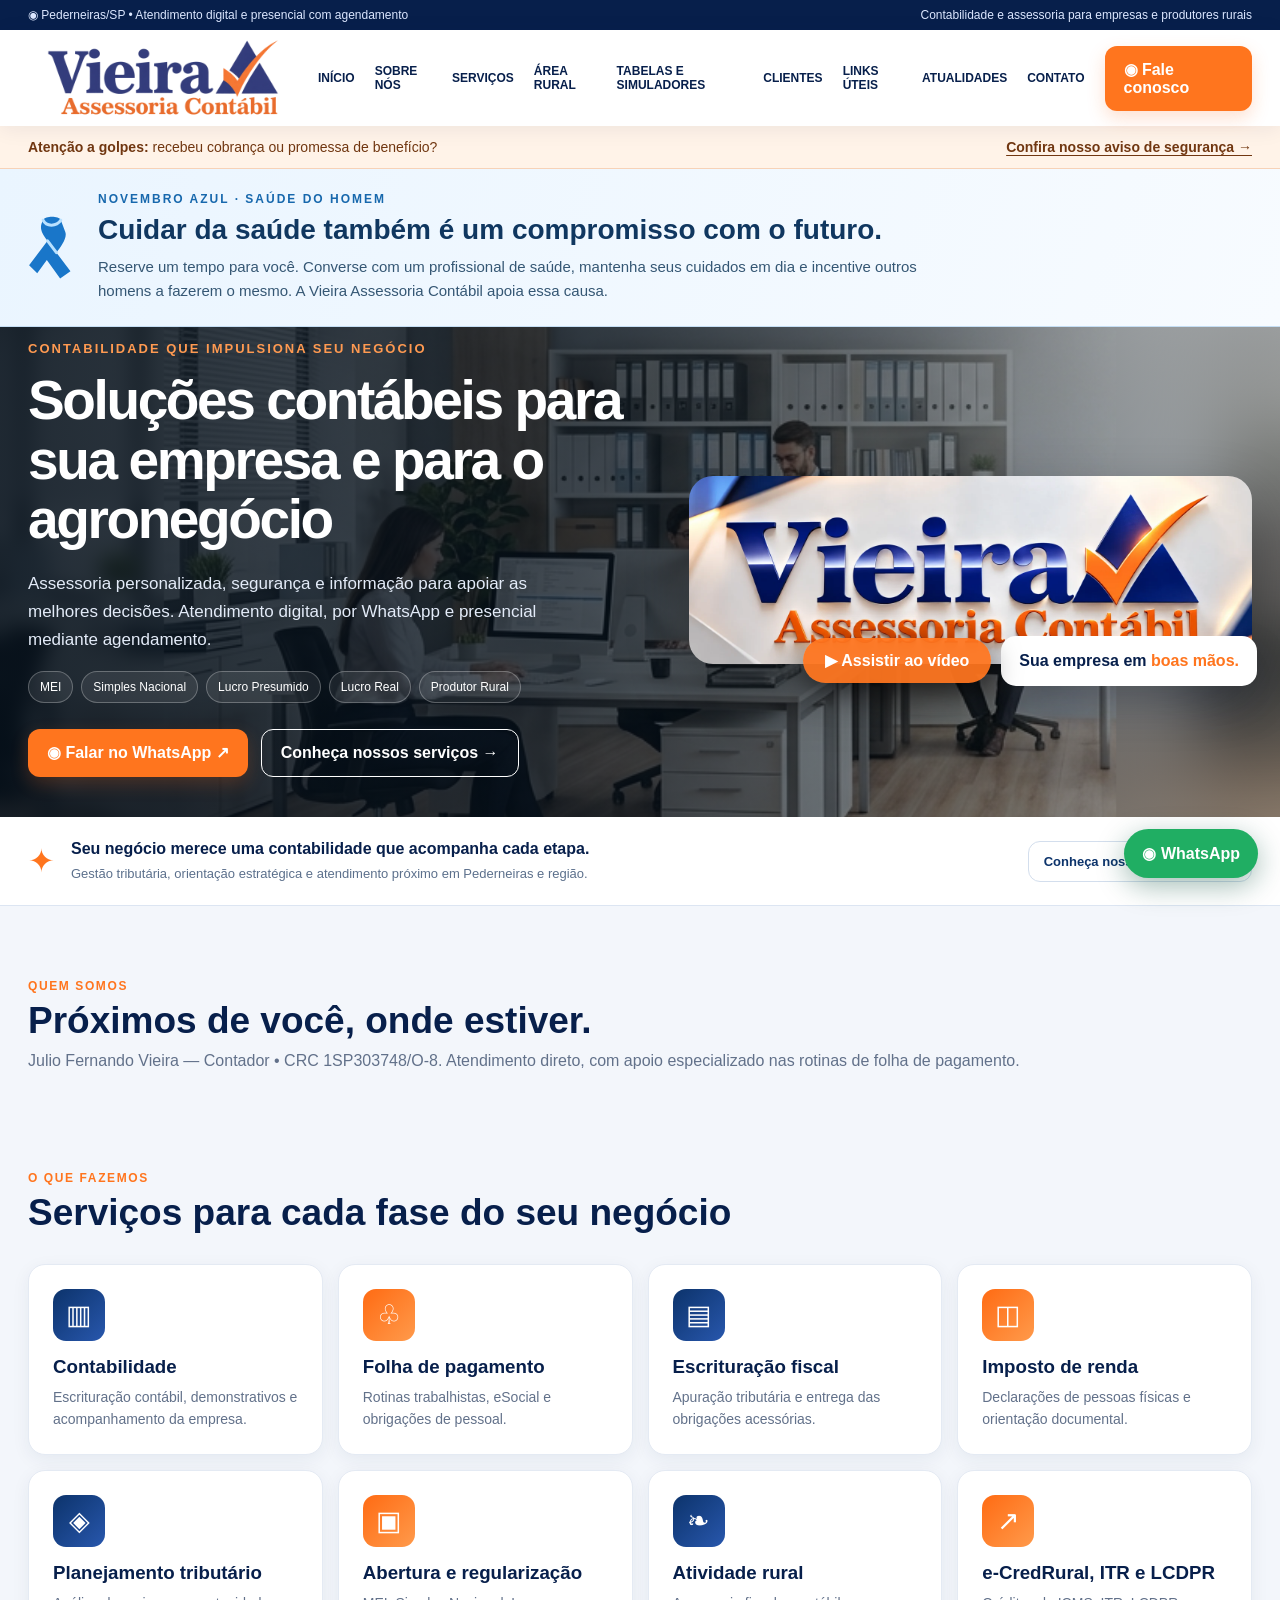
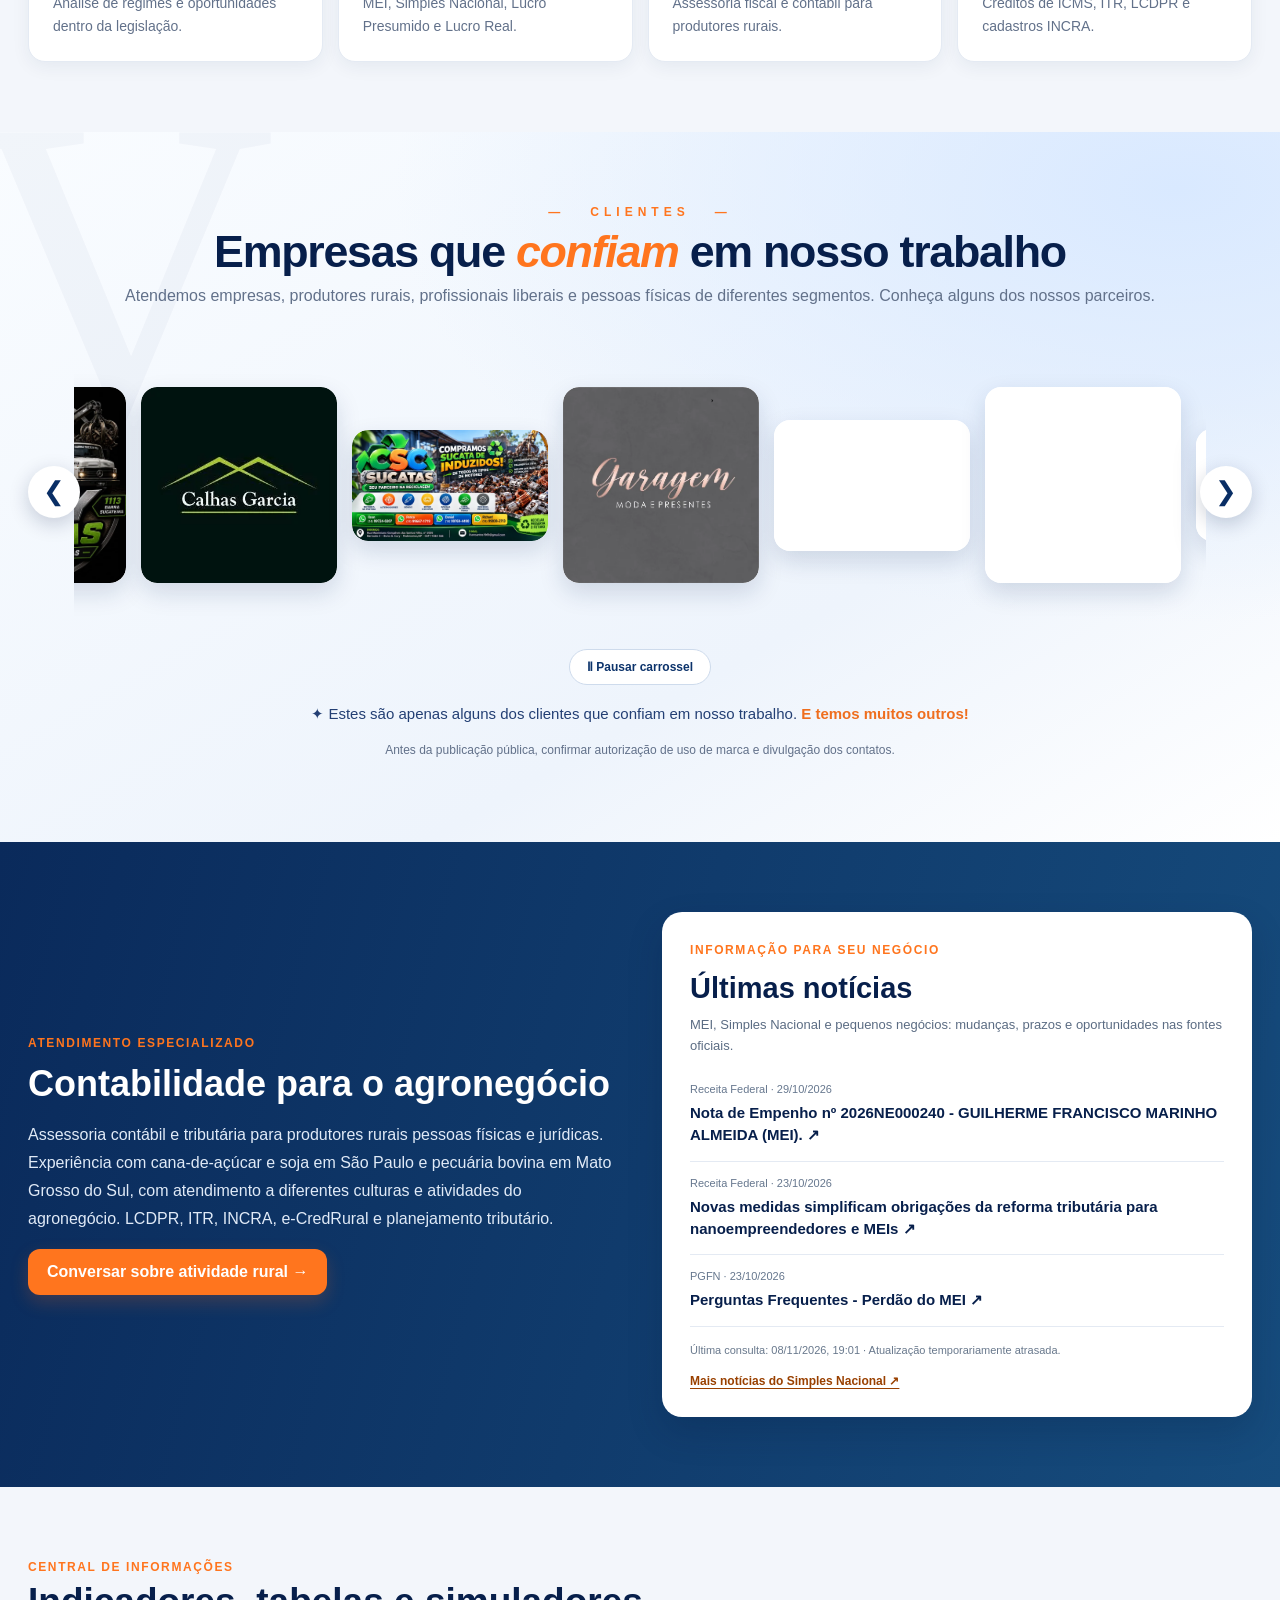
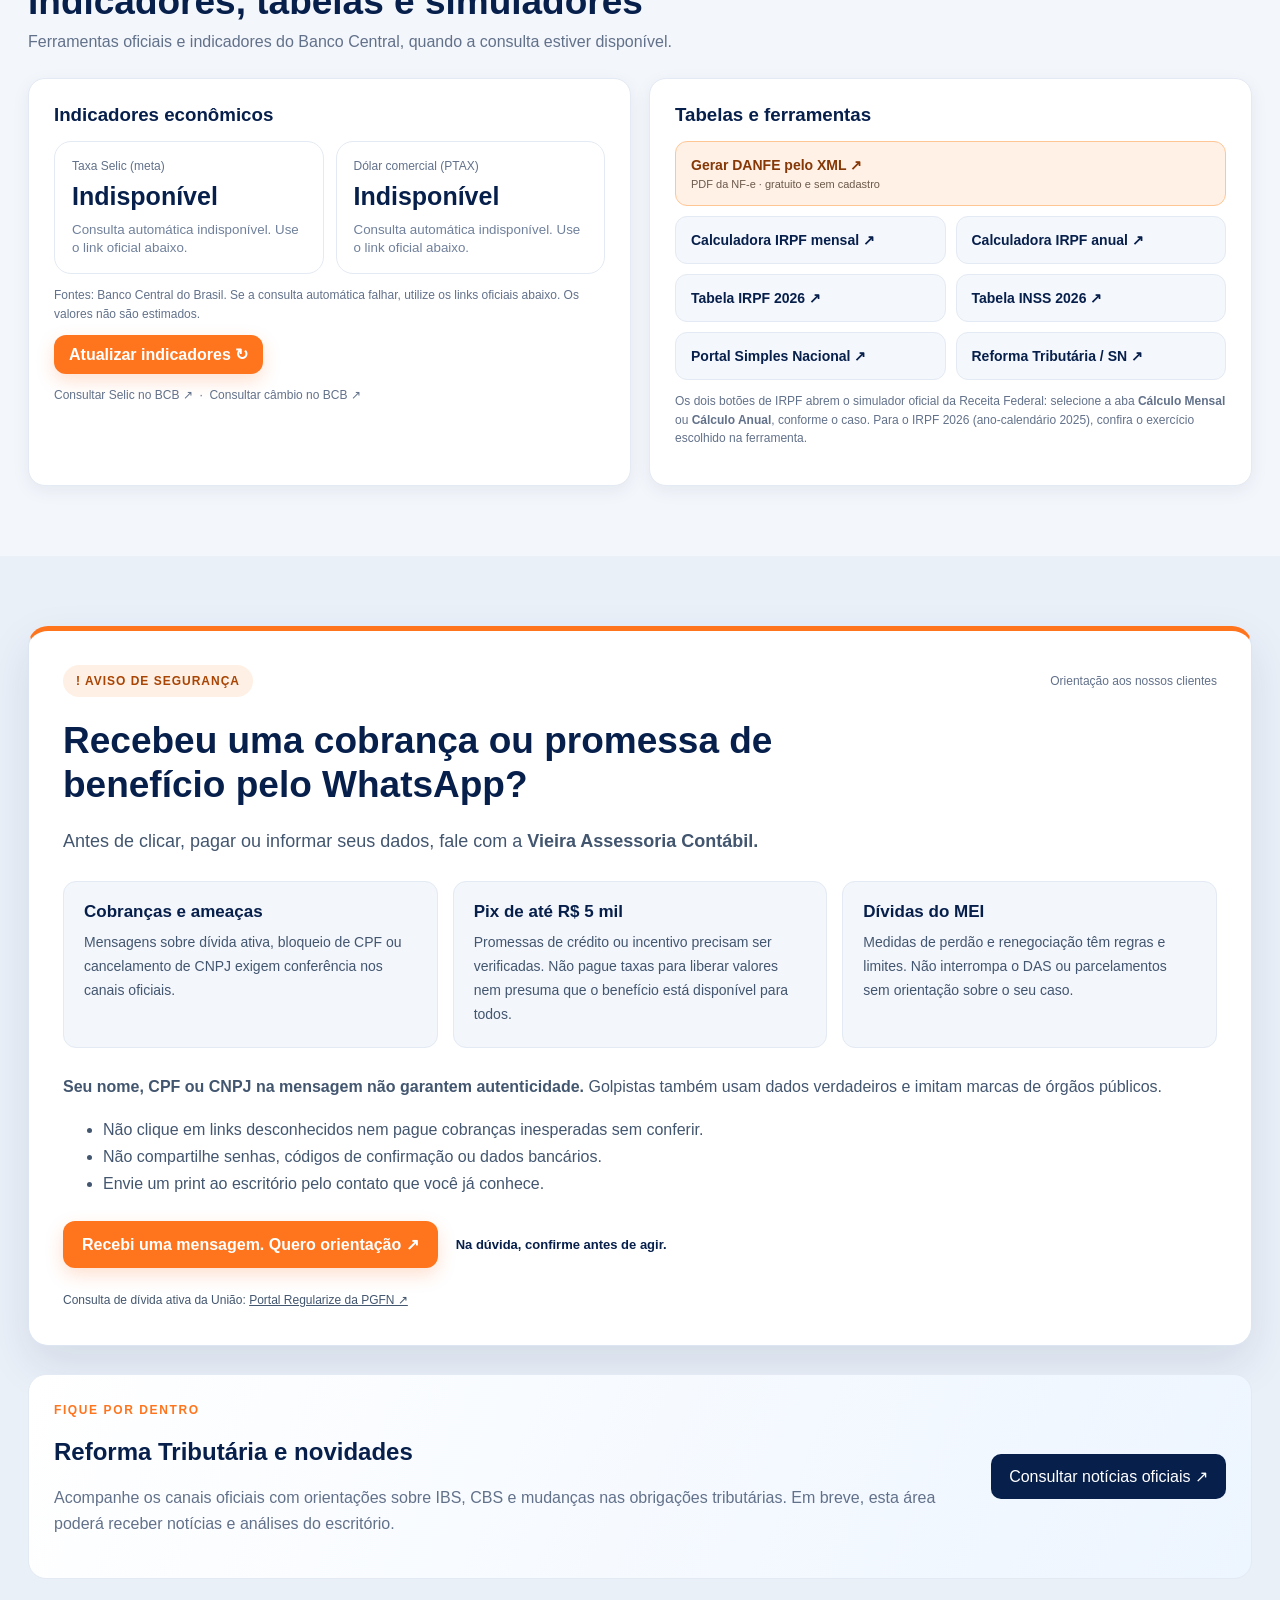
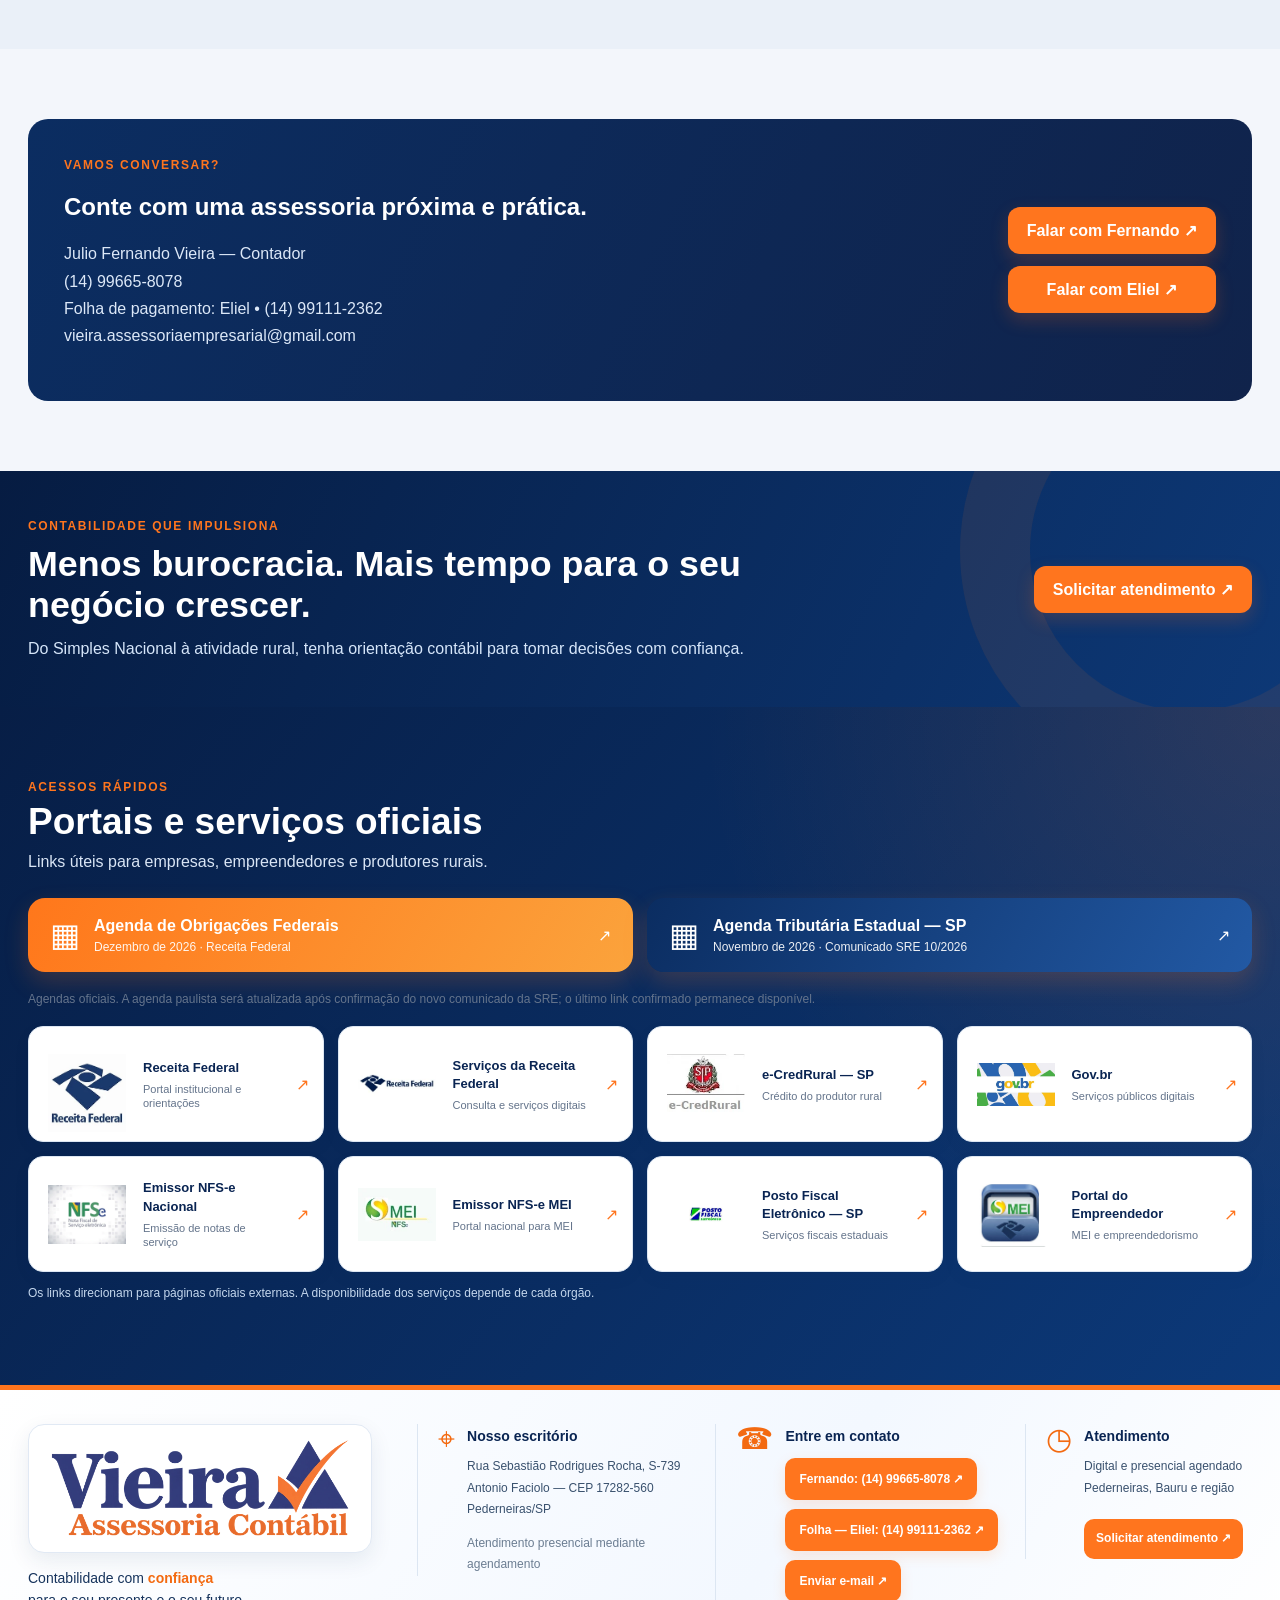
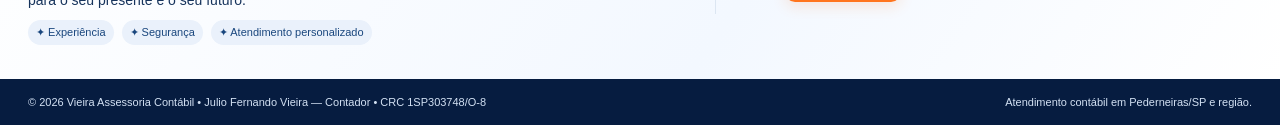
==== commit 93c3e16f: "Corrige e-mail no cartão do Studio Massagem Fabiane Rodrigues" ====
--- a/index.html
+++ b/index.html
@@ -121,7 +121,7 @@
 <article aria-label="Ampliar imagem e consultar contatos de Portela Ferramentas" class="client-card reveal" style="--client-ratio:1000/667" data-image="clientes/cliente-14.webp" data-name="Portela Ferramentas" data-whatsapp="https://wa.me/5514998967695" role="button" tabindex="0"><div class="client-image"><img alt="Logotipo Portela Ferramentas" loading="lazy" decoding="async" src="clientes/cliente-14.webp"/></div><span aria-hidden="true" class="client-view-hint">Ver detalhes  ↗</span></article>
 <article aria-label="Ampliar imagem e consultar contatos de Rafaela Coelho Studio" class="client-card reveal" style="--client-ratio:850/850" data-image="clientes/cliente-15.webp" data-name="Rafaela Coelho Studio" data-whatsapp="https://wa.me/5514996944774" role="button" tabindex="0"><div class="client-image"><img alt="Logotipo Rafaela Coelho Studio" loading="lazy" decoding="async" src="clientes/cliente-15.webp"/></div><span aria-hidden="true" class="client-view-hint">Ver detalhes  ↗</span></article>
 <article aria-label="Ampliar imagem e consultar contatos de RC Ar Condicionado" class="client-card reveal" style="--client-ratio:1000/571" data-image="clientes/cliente-16.webp" data-name="RC Ar Condicionado" data-whatsapp="https://wa.me/5514998481617" role="button" tabindex="0"><div class="client-image"><img alt="Logotipo RC Ar Condicionado" loading="lazy" decoding="async" src="clientes/cliente-16.webp"/></div><span aria-hidden="true" class="client-view-hint">Ver detalhes  ↗</span></article>
-<article aria-label="Ampliar imagem e consultar contatos de Studio Massagem Fabiane Rodrigues" class="client-card reveal" style="--client-ratio:1000/571" data-image="clientes/cliente-17.webp" data-name="Studio Massagem Fabiane Rodrigues" data-whatsapp="https://wa.me/5514997391086" role="button" tabindex="0"><div class="client-image"><img alt="Logotipo Studio Massagem Fabiane Rodrigues" loading="lazy" decoding="async" src="clientes/cliente-17.webp"/></div><span aria-hidden="true" class="client-view-hint">Ver detalhes  ↗</span></article>
+<article aria-label="Ampliar imagem e consultar contatos de Studio Massagem Fabiane Rodrigues" class="client-card reveal" style="--client-ratio:1000/571" data-image="clientes/cliente-17-email-corrigido.webp" data-name="Studio Massagem Fabiane Rodrigues" data-email="studiomassagem.fabianerodrigues@gmail.com" data-whatsapp="https://wa.me/5514997391086" role="button" tabindex="0"><div class="client-image"><img alt="Logotipo Studio Massagem Fabiane Rodrigues" loading="lazy" decoding="async" src="clientes/cliente-17-email-corrigido.webp"/></div><span aria-hidden="true" class="client-view-hint">Ver detalhes  ↗</span></article>
 <article aria-label="Ampliar imagem e consultar contatos de Valéria Rodrigues" class="client-card reveal" style="--client-ratio:852/850" data-image="clientes/cliente-18.webp" data-name="Valéria Rodrigues" data-whatsapp="https://wa.me/5514996163314" role="button" tabindex="0"><div class="client-image"><img alt="Logotipo Valéria Rodrigues" loading="lazy" decoding="async" src="clientes/cliente-18.webp"/></div><span aria-hidden="true" class="client-view-hint">Ver detalhes  ↗</span></article>
 <article aria-label="Ampliar imagem e consultar contatos de GC Tattoo Studio" class="client-card reveal" style="--client-ratio:900/1182" data-address="Avenida Tiradentes, nº O-41, Centro, Pederneiras/SP – CEP 17280-041" data-email="gabrieltattooiv@gmail.com" data-image="clientes/gc-tattoo-studio.webp" data-instagram="https://www.instagram.com/gc_tattoo_studio/" data-name="GC Tattoo Studio" data-whatsapp="https://wa.me/5514996786037" role="button" tabindex="0"><div class="client-image"><img alt="Logotipo GC Tattoo Studio" loading="lazy" decoding="async" src="clientes/gc-tattoo-studio.webp"/></div><span aria-hidden="true" class="client-view-hint">Ver detalhes  ↗</span></article></div><button aria-label="Avançar clientes" class="carousel-arrow arrow-right" id="client-next" type="button">❯</button></div><div class="client-playback-wrap"><button type="button" id="client-playback" aria-pressed="false" aria-label="Pausar ou retomar a reprodução automática do carrossel">Ⅱ Pausar carrossel</button></div><p class="more-clients">✦ Estes são apenas alguns dos clientes que confiam em nosso trabalho. <strong>E temos muitos outros!</strong></p><p class="note" style="margin-top:18px;text-align:center">Antes da publicação pública, confirmar autorização de uso de marca e divulgação dos contatos.</p></div></section>
 <section class="section rural" id="rural"><div class="wrap rural-grid"><div><span class="kicker">Atendimento especializado</span><h2>Contabilidade para o agronegócio</h2><p>Assessoria contábil e tributária para produtores rurais pessoas físicas e jurídicas. Experiência com cana-de-açúcar e soja em São Paulo e pecuária bovina em Mato Grosso do Sul, com atendimento a diferentes culturas e atividades do agronegócio. LCDPR, ITR, INCRA, e-CredRural e planejamento tributário.</p><a class="btn" href="https://wa.me/5514996658078?text=Ol%C3%A1%2C%20gostaria%20de%20orienta%C3%A7%C3%A3o%20sobre%20atividade%20rural" rel="noopener" target="_blank">Conversar sobre atividade rural →</a></div><aside class="business-news" aria-labelledby="business-news-title"><span class="kicker">INFORMAÇÃO PARA SEU NEGÓCIO</span><h2 id="business-news-title">Últimas notícias</h2><p class="business-news-intro">MEI, Simples Nacional e pequenos negócios: mudanças, prazos e oportunidades nas fontes oficiais.</p><div id="business-news-list"><a class="business-news-item" href="https://www.gov.br/receitafederal/pt-br/assuntos/noticias/2026/outubro/novas-medidas-simplificam-obrigacoes-da-reforma-tributaria-para-nanoempreendedores-e-meis" target="_blank" rel="noopener noreferrer"><span>Receita Federal · 23/10/2026</span><strong>Novas medidas simplificam obrigações da reforma tributária para nanoempreendedores e MEIs ↗</strong></a><a class="business-news-item" href="https://www.gov.br/pgfn/pt-br/servicos/perguntas-frequentes/perguntas-frequentes-perdao-do-mei" target="_blank" rel="noopener noreferrer"><span>PGFN · 23/10/2026</span><strong>Perguntas frequentes: perdão de dívidas do MEI ↗</strong></a><a class="business-news-item" href="https://www.gov.br/mulheres/pt-br/central-de-conteudos/noticias/2026/outubro-defeso-eleitoral/do-alivio-nas-dividas-ao-investimento-no-negocio-conheca-as-medidas-do-prospera-mei-para-mulheres" target="_blank" rel="noopener noreferrer"><span>Ministério das Mulheres · 21/10/2026</span><strong>Do alívio nas dívidas ao investimento no negócio, conheça as medidas do Prospera MEI para mulheres ↗</strong></a></div><p class="business-news-status" id="business-news-status">Consulta em 28/10/2026 · Atualizações automáticas a cada 6 horas.</p><a class="business-news-all" href="https://www8.receita.fazenda.gov.br/SimplesNacional/Noticias/TodasNoticias.aspx" target="_blank" rel="noopener noreferrer">Mais notícias do Simples Nacional ↗</a></aside></div></section>
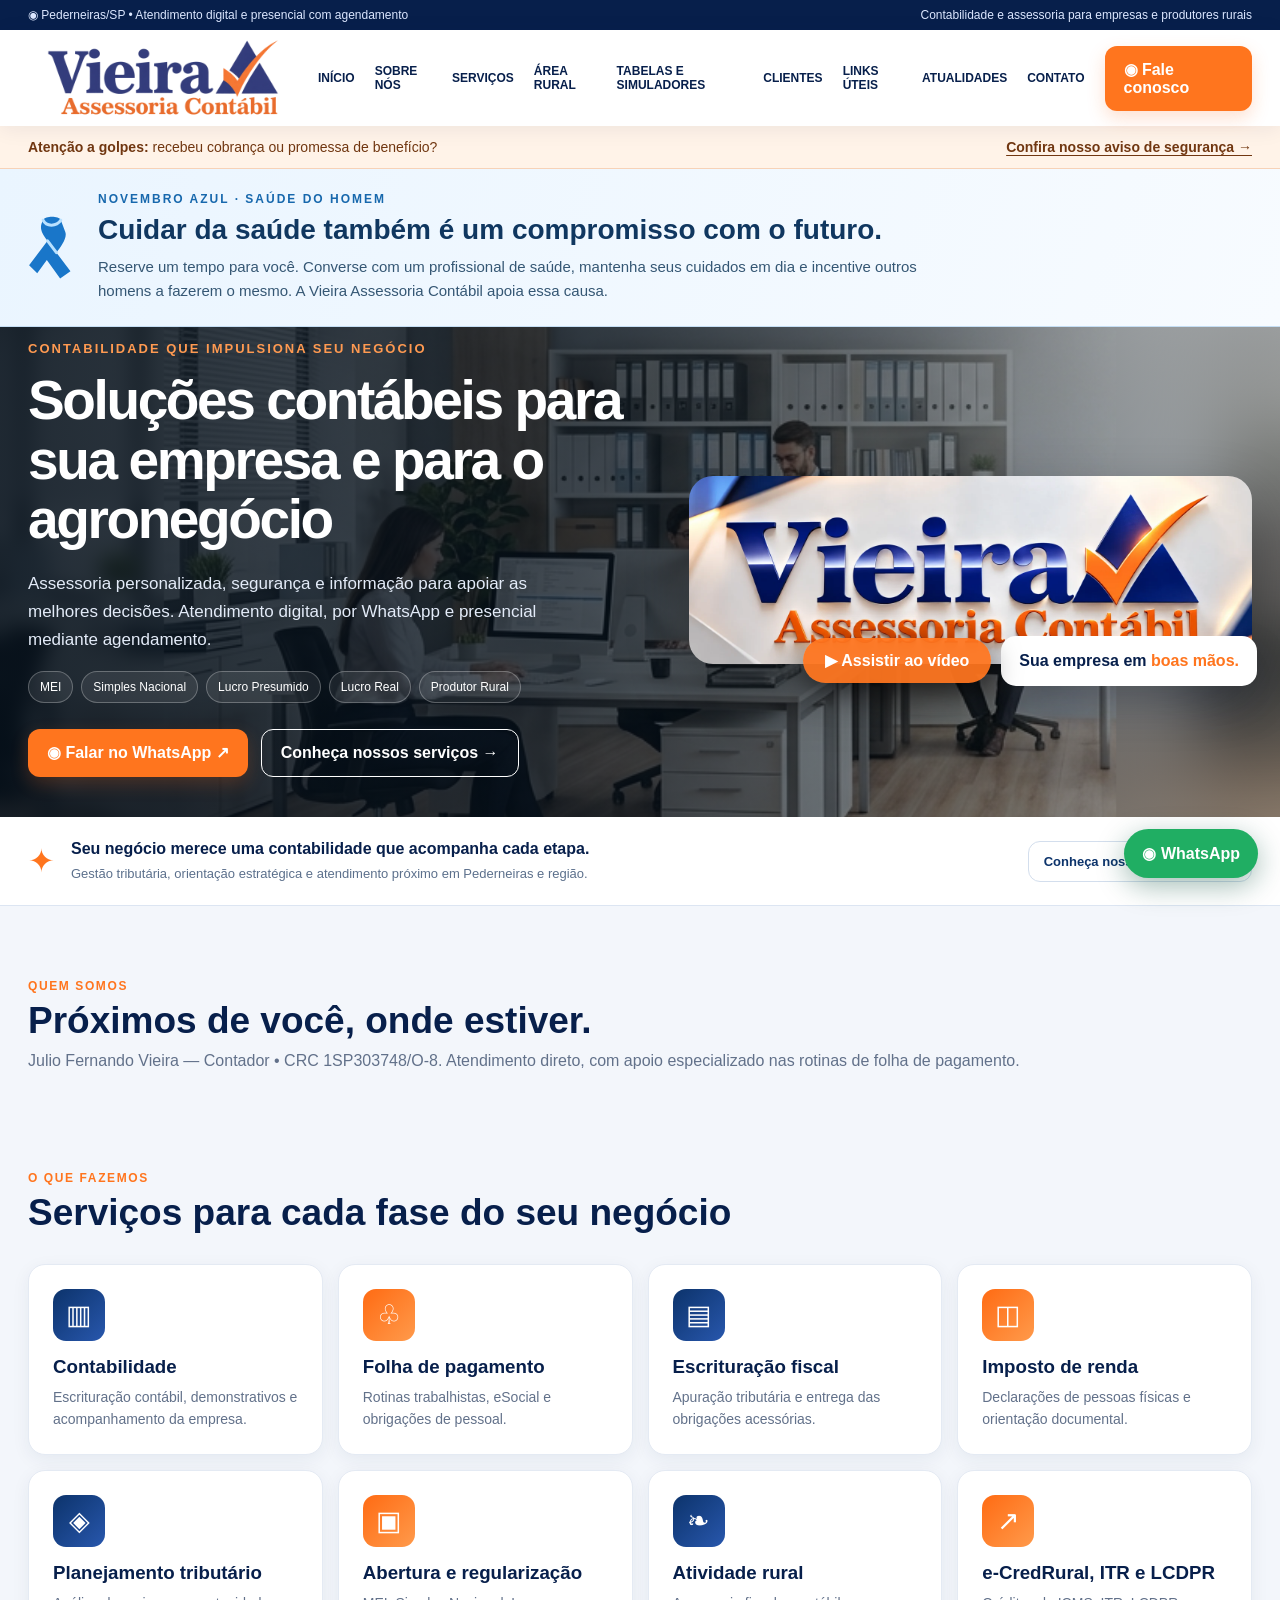
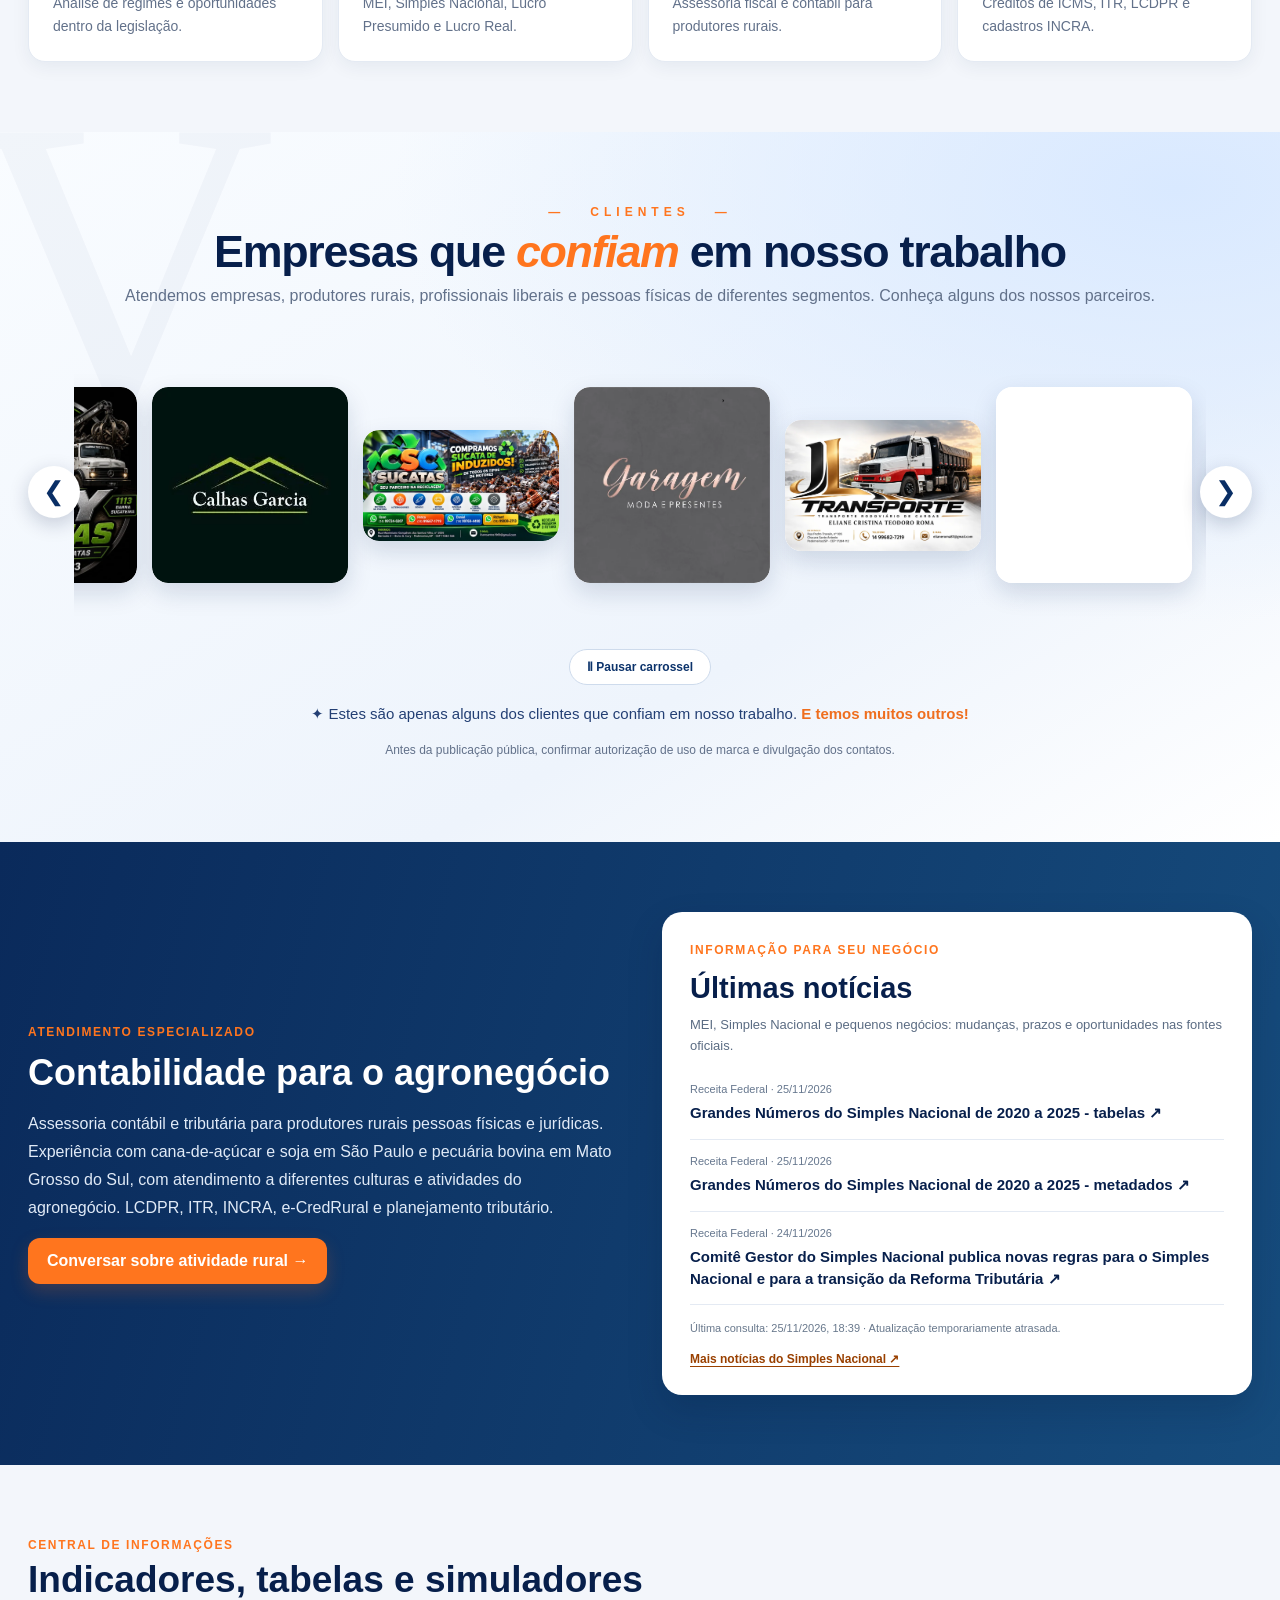
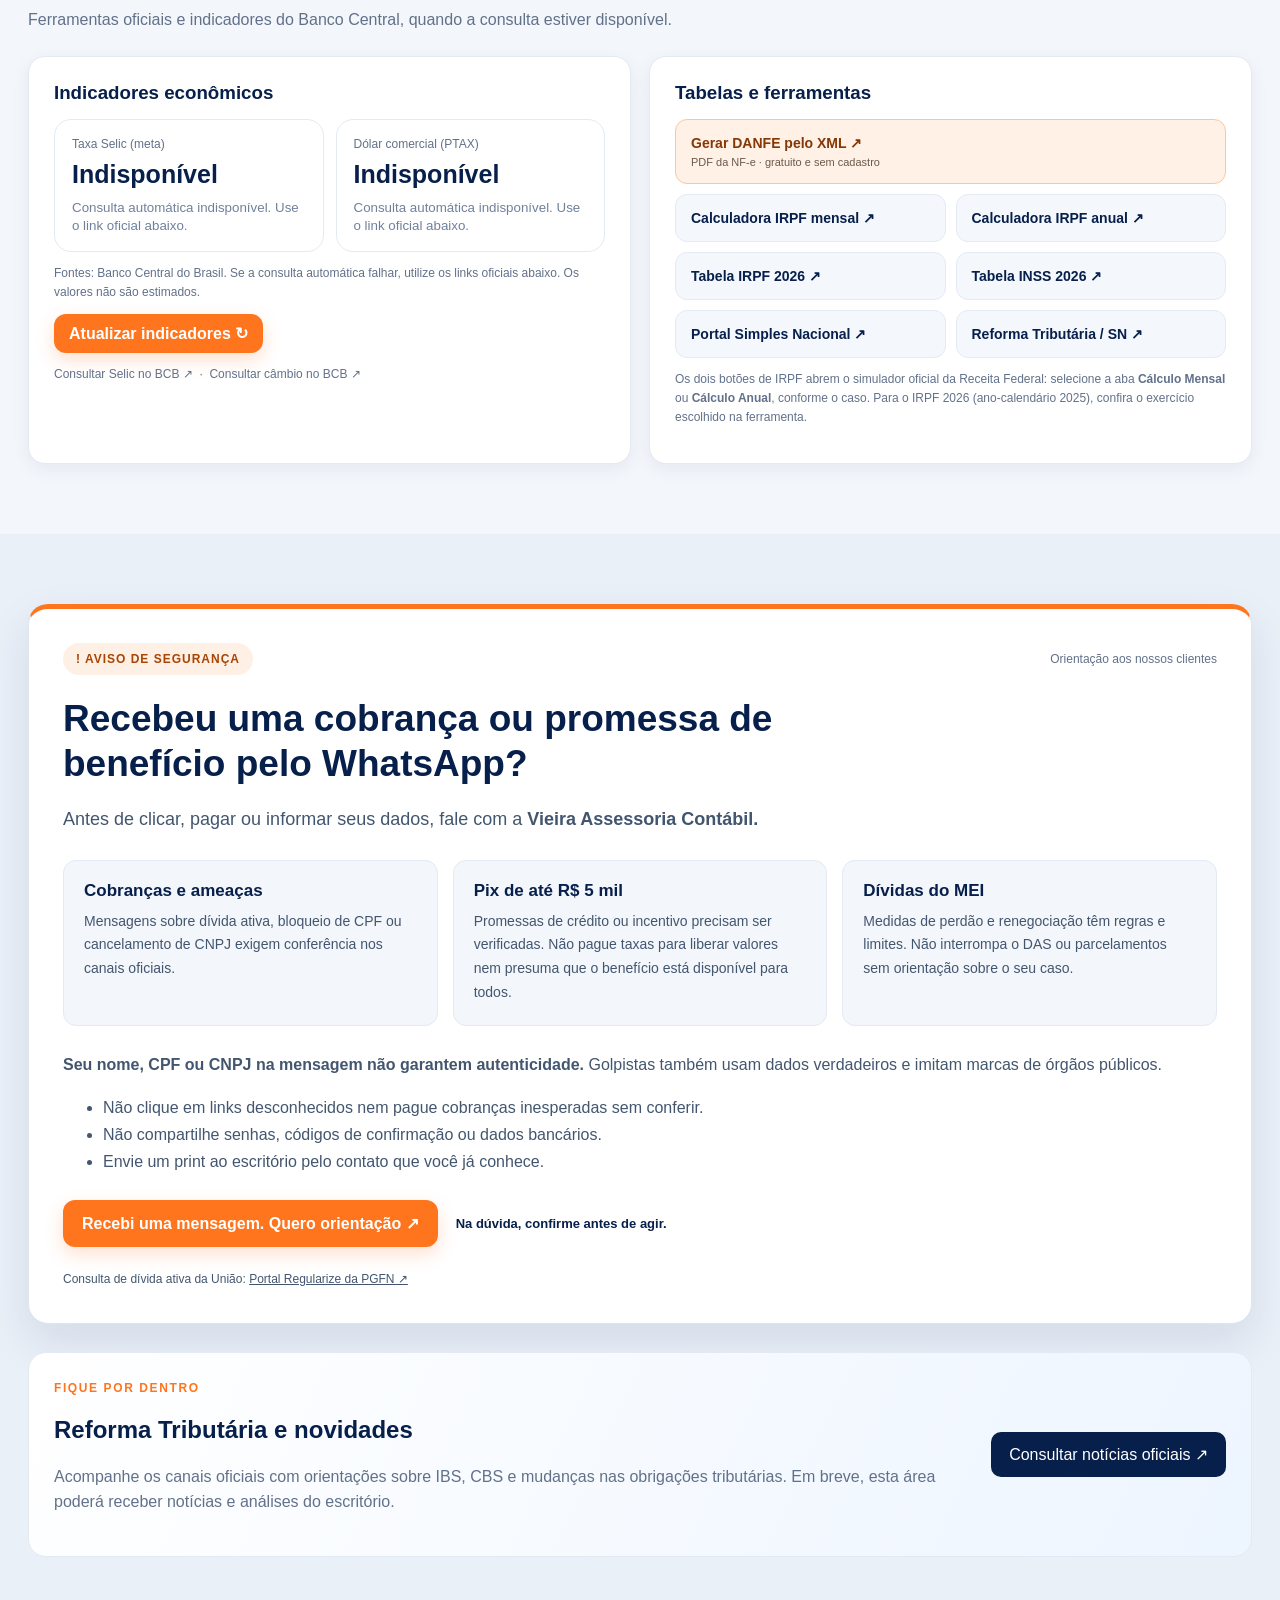
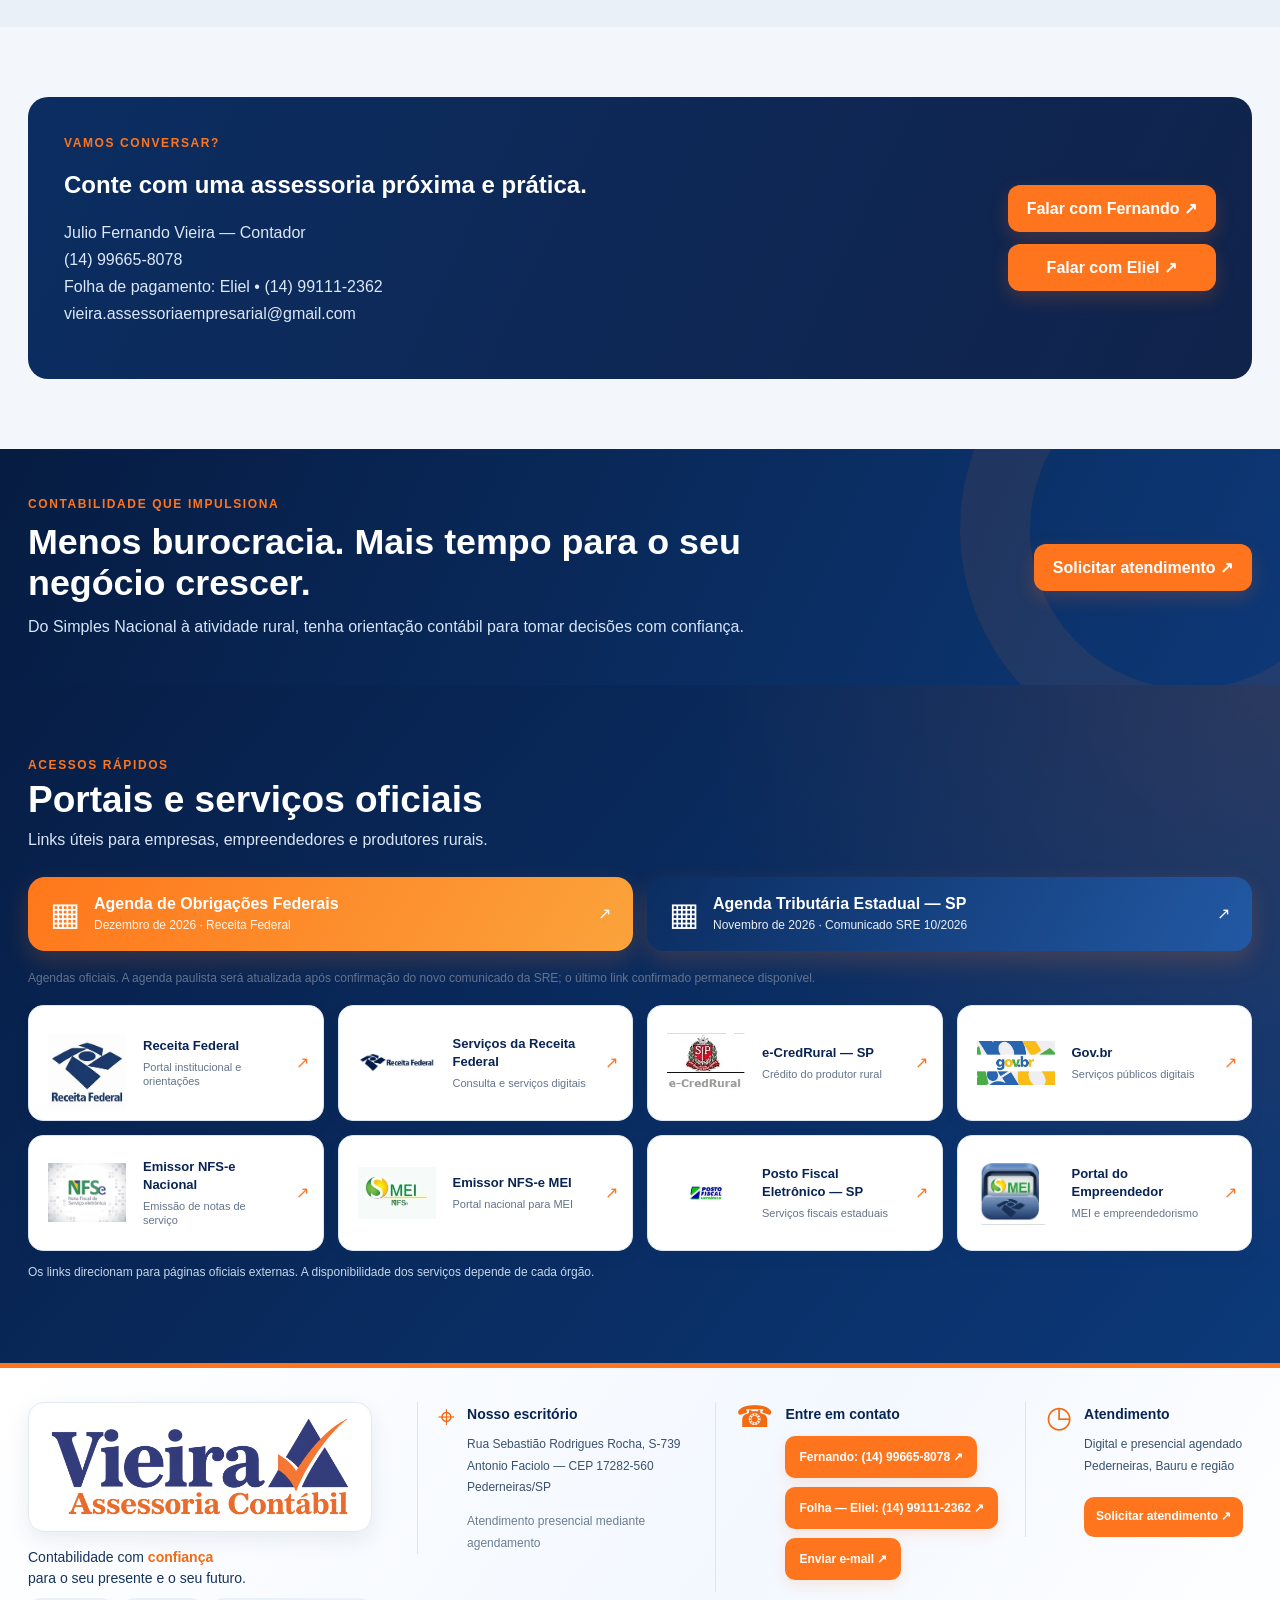
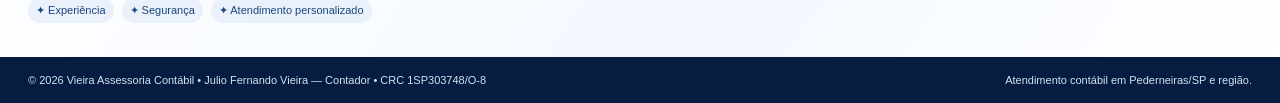
==== commit 013943f1: "Adiciona prévia Open Graph da Vieira Assessoria Contábil" ====
--- a/index.html
+++ b/index.html
@@ -1,6 +1,18 @@
 <!DOCTYPE html>
 
-<html lang="pt-BR"><head><meta charset="utf-8"/><meta content="width=device-width,initial-scale=1" name="viewport"/><meta content="#071f4b" name="theme-color"/><meta content="Vieira Assessoria Contábil em Pederneiras/SP: MEI, Simples Nacional, contabilidade, folha, IRPF e atividade rural. Atendimento digital e presencial agendado." name="description"/><title>Vieira Assessoria Contábil | Soluções para empresas e agronegócio</title><link href="/favicon.ico?v=vieira-20261105" rel="icon" sizes="any" type="image/x-icon"/><link href="/assets/icone-vieira-32.png" rel="icon" sizes="32x32" type="image/png"/><style>
+<html lang="pt-BR"><head>
+<meta property="og:type" content="website"/>
+<meta property="og:locale" content="pt_BR"/>
+<meta property="og:site_name" content="Vieira Assessoria Contábil"/>
+<meta property="og:title" content="Vieira Assessoria Contábil | Contabilidade para sua empresa"/>
+<meta property="og:description" content="Assessoria contábil para MEI e empresas do Simples Nacional, com serviços de contabilidade e folha de pagamento. Atendimento digital e em Pederneiras/SP."/>
+<meta property="og:url" content="https://vieira-assessoriacontabil.com.br/"/>
+<meta property="og:image" content="https://vieira-assessoriacontabil.com.br/assets/og-vieira-contabilidade.png"/>
+<meta property="og:image:type" content="image/png"/>
+<meta property="og:image:width" content="1200"/>
+<meta property="og:image:height" content="630"/>
+<meta property="og:image:alt" content="Logotipo original da Vieira Assessoria Contábil e mensagem Contabilidade para sua empresa, ao lado de um escritório iluminado."/>
+<meta charset="utf-8"/><meta content="width=device-width,initial-scale=1" name="viewport"/><meta content="#071f4b" name="theme-color"/><meta content="Vieira Assessoria Contábil em Pederneiras/SP: MEI, Simples Nacional, contabilidade, folha, IRPF e atividade rural. Atendimento digital e presencial agendado." name="description"/><title>Vieira Assessoria Contábil | Soluções para empresas e agronegócio</title><link href="/favicon.ico?v=vieira-20261105" rel="icon" sizes="any" type="image/x-icon"/><link href="/assets/icone-vieira-32.png" rel="icon" sizes="32x32" type="image/png"/><style>
 :root{--navy:#071f4b;--navy2:#0c336b;--orange:#ff751e;--blue:#2c4796;--muted:#62718a;--bg:#f3f6fb;--line:#e4eaf3;--shadow:0 18px 45px rgba(9,32,79,.10)}*{box-sizing:border-box}html{scroll-behavior:smooth;scroll-padding-top:110px}body{margin:0;font-family:Inter,Segoe UI,Arial,sans-serif;color:var(--navy);background:var(--bg)}a{text-decoration:none;color:inherit}button{font:inherit;cursor:pointer}img{max-width:100%}.wrap{max-width:1380px;margin:auto;padding:0 28px}.topline{background:var(--navy);color:#dce7ff;font-size:12px;padding:8px 0}.topline .wrap{display:flex;justify-content:space-between;gap:12px}.header{position:sticky;top:0;z-index:30;background:rgba(255,255,255,.96);backdrop-filter:blur(18px);box-shadow:0 3px 20px #09235312}.nav{display:flex;align-items:center;gap:20px;min-height:96px}.brand{display:flex;align-items:center;flex:0 0 auto}.brand img{width:270px;max-height:80px;object-fit:contain}.navlinks{display:flex;align-items:center;gap:20px;margin:auto;font-size:12px;font-weight:750}.navlinks a:hover,.navlinks a:focus{color:var(--orange)}.cta,.btn{display:inline-flex;justify-content:center;align-items:center;gap:9px;padding:14px 19px;border-radius:12px;background:var(--orange);color:white;font-weight:800;border:0;box-shadow:0 7px 18px #f86b1d35;transition:.25s}.cta:hover,.btn:hover{transform:translateY(-2px);filter:brightness(1.05)}.btn-outline{background:transparent;border:1.5px solid #fff;color:white;box-shadow:none}.menu-btn{display:none;background:transparent;border:0;color:var(--navy);font-size:27px}.hero{background:linear-gradient(108deg,#061b40 0%,#082f68 57%,#184487 100%);color:white;position:relative;overflow:hidden}.hero:before{content:"";position:absolute;inset:0;background:radial-gradient(circle at 70% 35%,#ff7b2b2e,transparent 34%),linear-gradient(135deg,transparent 78%,#ff751e22 79%,transparent 80%)}.hero .wrap{display:grid;grid-template-columns:1.05fr .95fr;align-items:center;min-height:490px;gap:38px;position:relative}.eyebrow{color:#ff9a51;font-size:13px;letter-spacing:2px;font-weight:850;text-transform:uppercase}.hero h1{font-size:clamp(35px,4.3vw,63px);letter-spacing:-2.4px;line-height:1.08;margin:15px 0 20px}.hero p{font-size:17px;line-height:1.65;color:#e3ebf8;max-width:570px}.hero-actions{display:flex;gap:13px;flex-wrap:wrap;margin:26px 0}.pills{display:flex;flex-wrap:wrap;gap:8px}.pills span{padding:8px 11px;border:1px solid #ffffff44;background:#ffffff14;border-radius:30px;font-size:12px}.hero-visual{position:relative}.hero-visual img{width:100%;height:auto;border-radius:24px;box-shadow:0 25px 60px #0005;animation:float 7s ease-in-out infinite}.hero-tag{position:absolute;right:-5px;bottom:-18px;background:white;color:var(--navy);padding:16px 22px;border-radius:15px;box-shadow:var(--shadow);font-weight:800}.hero-tag b{color:var(--orange)}@keyframes float{50%{transform:translateY(-9px)}}.section{padding:70px 0}.section-head{display:flex;justify-content:space-between;align-items:end;gap:15px;margin-bottom:24px}.section-head h2{font-size:clamp(26px,3vw,37px);margin:6px 0}.section-head p{color:var(--muted);margin:0;line-height:1.6}.kicker{font-size:12px;letter-spacing:1.6px;text-transform:uppercase;font-weight:900;color:var(--orange)}.services{display:grid;grid-template-columns:repeat(4,1fr);gap:15px}.service-card,.client-card,.panel,.stat{background:white;border:1px solid var(--line);border-radius:17px;box-shadow:0 5px 18px #102b5210}.service-card{padding:24px;transition:.3s}.service-card:hover,.client-card:hover{transform:translateY(-5px);box-shadow:var(--shadow)}.service-icon{width:52px;height:52px;display:grid;place-items:center;font-size:27px;color:white;border-radius:13px;background:linear-gradient(135deg,var(--navy2),#2857ad)}.service-card:nth-child(even) .service-icon{background:linear-gradient(135deg,#ff6b13,#ff9a4b)}h3{margin:15px 0 8px}.service-card p{font-size:14px;line-height:1.6;color:var(--muted);margin:0}.rural{background:linear-gradient(105deg,#0a2a5b,#164c7d);color:white}.rural-grid{display:grid;grid-template-columns:1fr 1fr;gap:40px;align-items:center}.rural h2{font-size:36px;margin:12px 0}.rural p{line-height:1.75;color:#e0eaf7}.rural-art{font-size:90px;min-height:270px;display:flex;align-items:center;justify-content:center;border-radius:25px;background:radial-gradient(circle at 50% 60%,#4b9d7b75,transparent 60%),linear-gradient(130deg,#133b6b,#0c244b);border:1px solid #ffffff33}.dashboard{display:grid;grid-template-columns:1fr 1fr;gap:18px}.panel{padding:25px}.panel h3{margin:0 0 15px}.stats{display:grid;grid-template-columns:repeat(2,1fr);gap:12px}.stat{padding:17px;box-shadow:none}.stat span{display:block;color:var(--muted);font-size:12px}.stat strong{display:block;margin:9px 0;font-size:25px}.stat small{color:#70809b}.tool-grid{display:grid;grid-template-columns:repeat(2,1fr);gap:10px}.tool-grid a{padding:15px;border-radius:12px;background:#f4f7fc;border:1px solid var(--line);font-size:14px;font-weight:750;transition:.2s}.tool-grid a:hover{border-color:var(--orange);background:#fff7f1}.note{font-size:12px;color:var(--muted);line-height:1.55}.clients-wrap{background:#fff}.clients{display:grid;grid-template-columns:repeat(6,1fr);gap:13px}.client-card{padding:12px;text-align:center;transition:.3s;display:flex;flex-direction:column}.client-image{height:120px;display:grid;place-items:center;background:#f6f8fc;border-radius:12px;overflow:hidden}.client-image img{width:100%;height:100%;object-fit:contain}.client-card h3{font-size:13px;line-height:1.35;min-height:35px}.client-link{margin-top:auto;display:inline-block;padding:9px;border-radius:9px;color:#0d774b;background:#eaf8f0;font-size:12px;font-weight:800}.client-link:hover{background:#d0f4df}.updates{background:#eaf0f8}.update-card{padding:25px;background:linear-gradient(115deg,#fff,#edf5ff);border:1px solid var(--line);border-radius:18px;display:flex;gap:22px;align-items:center;justify-content:space-between}.update-card p{color:var(--muted);line-height:1.6}.update-card a{color:#fff;background:var(--navy);border-radius:10px;padding:13px 18px;white-space:nowrap}.contact-box{background:linear-gradient(115deg,#0b2d61,#10234b);color:white;padding:36px;border-radius:20px;display:flex;align-items:center;justify-content:space-between;gap:24px}.contact-box p{color:#dce8f8;line-height:1.7}.footer{background:#061a3d;color:#fff;padding:35px 0 18px;border-top:5px solid var(--orange)}.footer-grid{display:grid;grid-template-columns:1.25fr 1fr 1fr;gap:35px}.footer-logo{width:300px;border-radius:12px;background:#fff;padding:8px}.footer p,.footer a{color:#d9e4f4;font-size:13px;line-height:1.9}.footer a:hover{color:#ff9a51}.footer-bottom{border-top:1px solid #ffffff22;margin-top:22px;padding-top:16px;color:#bacbe2;font-size:12px}.whats-float{position:fixed;right:22px;bottom:22px;z-index:40;background:#20ae63;color:white;padding:15px 18px;border-radius:100px;box-shadow:0 8px 28px #0b513c60;font-weight:800}.reveal{opacity:0;transform:translateY(18px);transition:opacity .65s,transform .65s}.reveal.show{opacity:1;transform:none}@media(max-width:1100px){.navlinks{gap:10px}.brand img{width:210px}.clients{grid-template-columns:repeat(4,1fr)}}@media(max-width:850px){.nav{min-height:76px}.menu-btn{display:block;margin-left:auto}.nav>.cta{display:none}.navlinks{display:none;position:absolute;top:76px;left:0;right:0;background:white;box-shadow:0 16px 24px #0002;padding:20px;flex-direction:column;align-items:stretch}.navlinks.open{display:flex}.hero .wrap,.rural-grid,.dashboard{grid-template-columns:1fr}.hero .wrap{padding-top:40px;padding-bottom:55px}.hero-visual{max-width:620px}.services{grid-template-columns:repeat(2,1fr)}.footer-grid{grid-template-columns:1fr 1fr}.clients{grid-template-columns:repeat(3,1fr)}}@media(max-width:550px){.wrap{padding:0 17px}.topline .wrap span:last-child{display:none}.brand img{width:190px}.hero h1{letter-spacing:-1px}.hero-tag{font-size:12px;right:0}.services,.stats,.tool-grid{grid-template-columns:1fr 1fr}.service-card{padding:16px}.service-card h3{font-size:14px}.clients{grid-template-columns:repeat(2,1fr)}.footer-grid{grid-template-columns:1fr}.update-card,.contact-box{display:block}.update-card a{display:inline-block;margin-top:10px}.contact-box .btn{margin-top:12px}.section{padding:48px 0}}@media(prefers-reduced-motion:reduce){*,*:before,*:after{animation:none!important;transition:none!important;scroll-behavior:auto!important}.reveal{opacity:1;transform:none}}
 </style><style>
 .clients{display:flex!important;overflow-x:auto;scroll-snap-type:x mandatory;scroll-behavior:smooth;gap:16px;padding:12px 3px 22px;scrollbar-width:thin;scrollbar-color:#ff751e #e4eaf3;overscroll-behavior-x:contain}
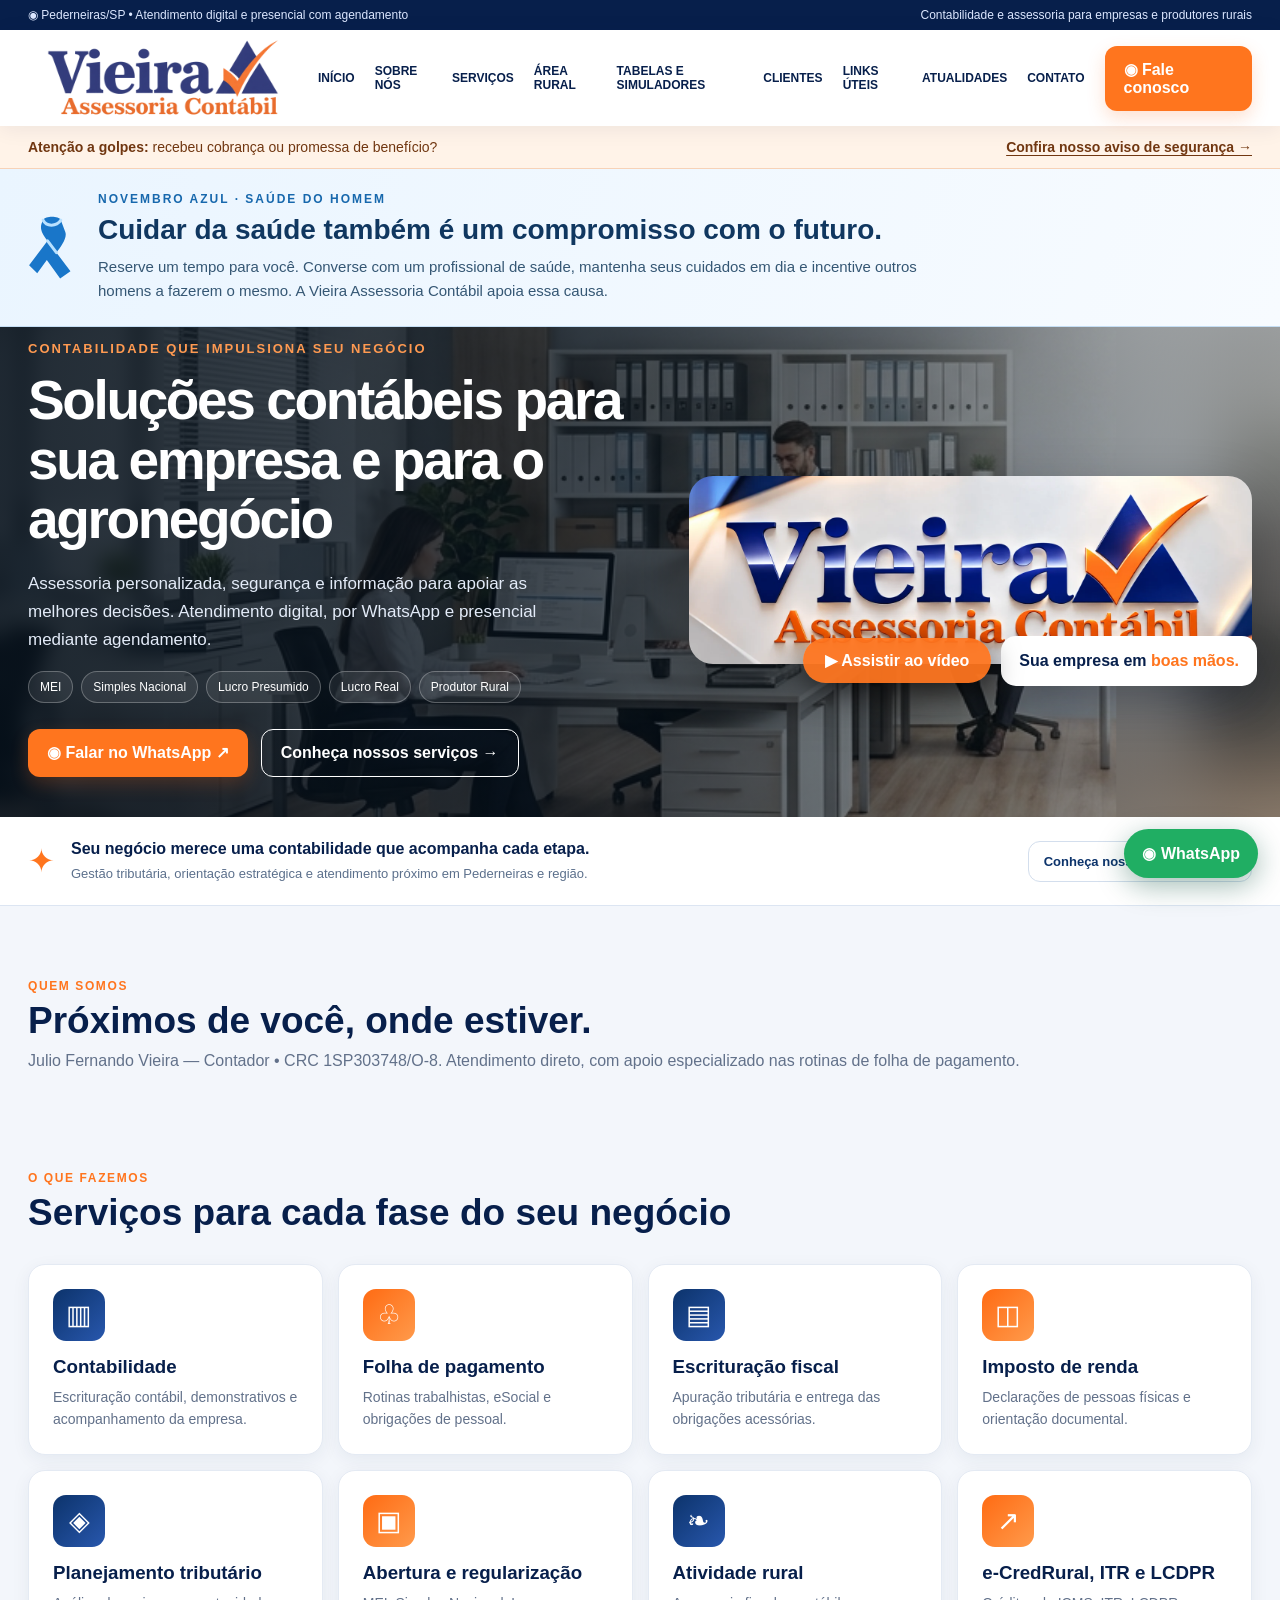
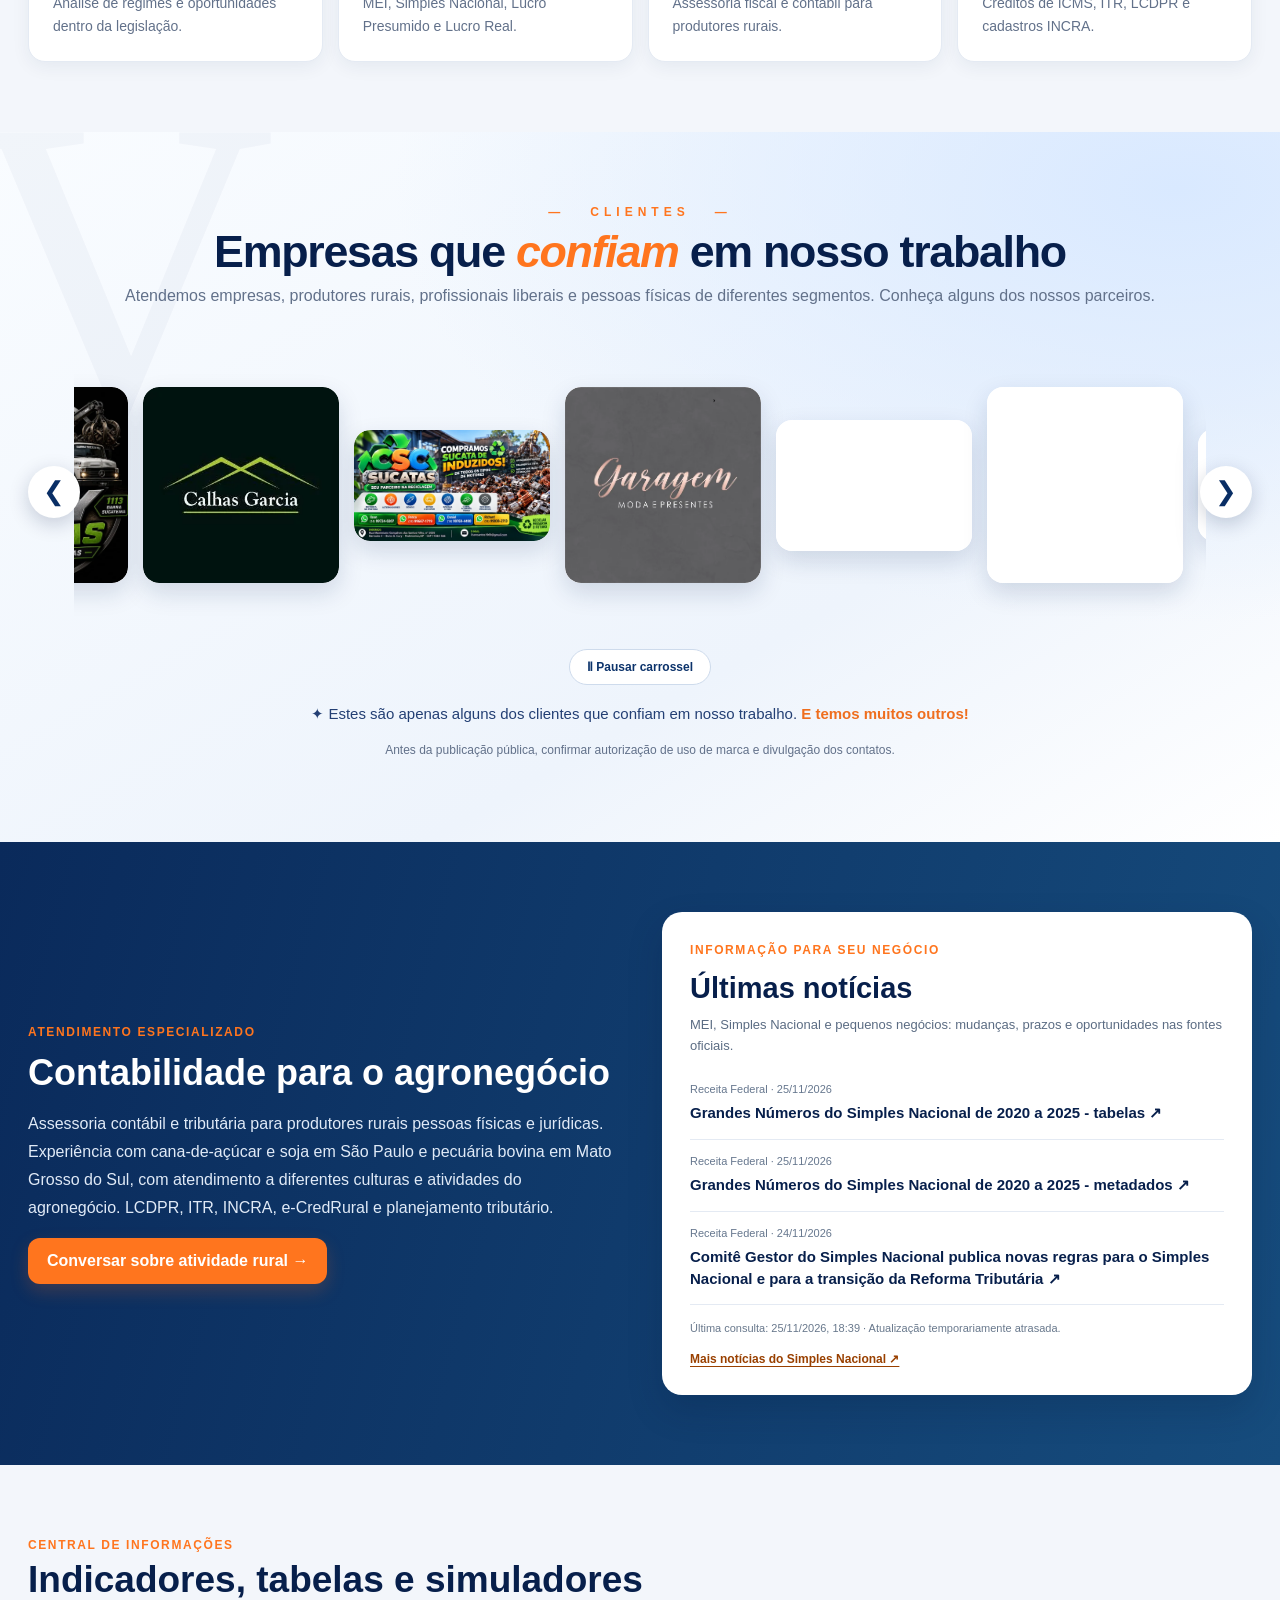
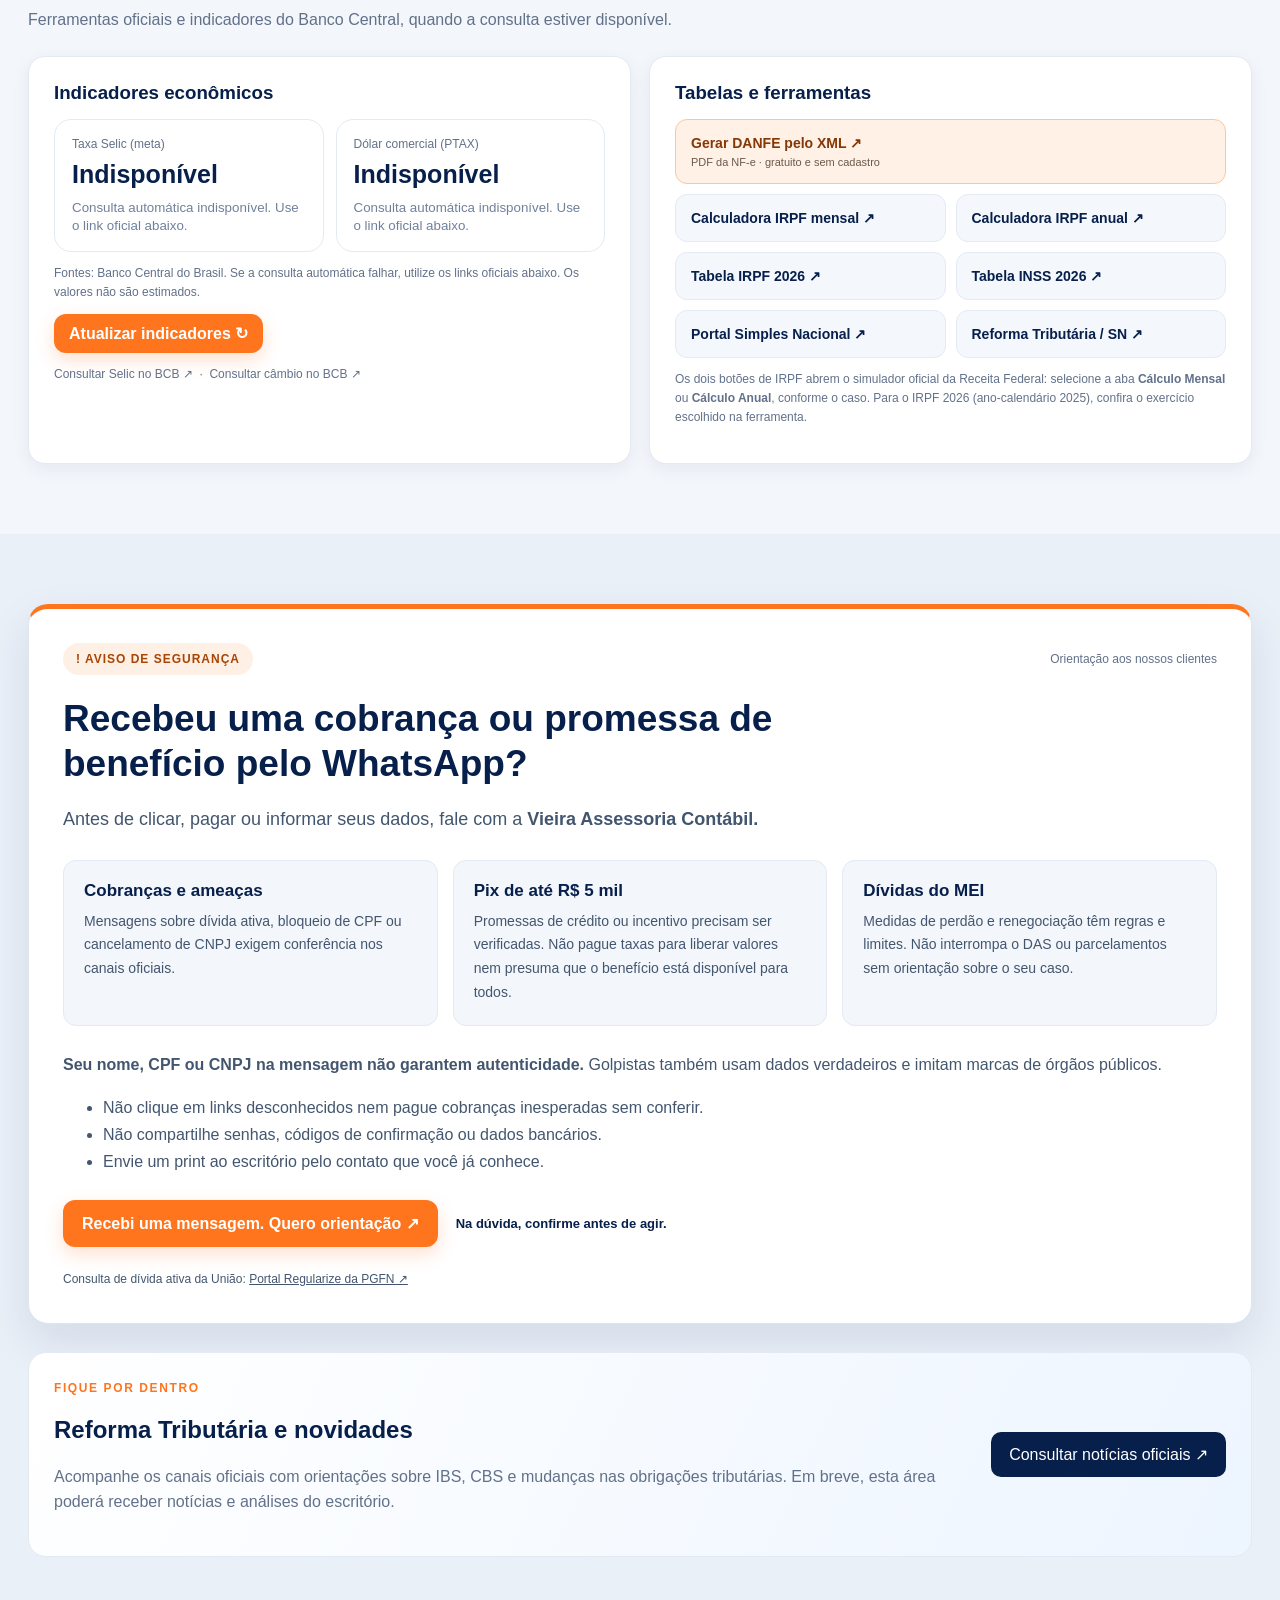
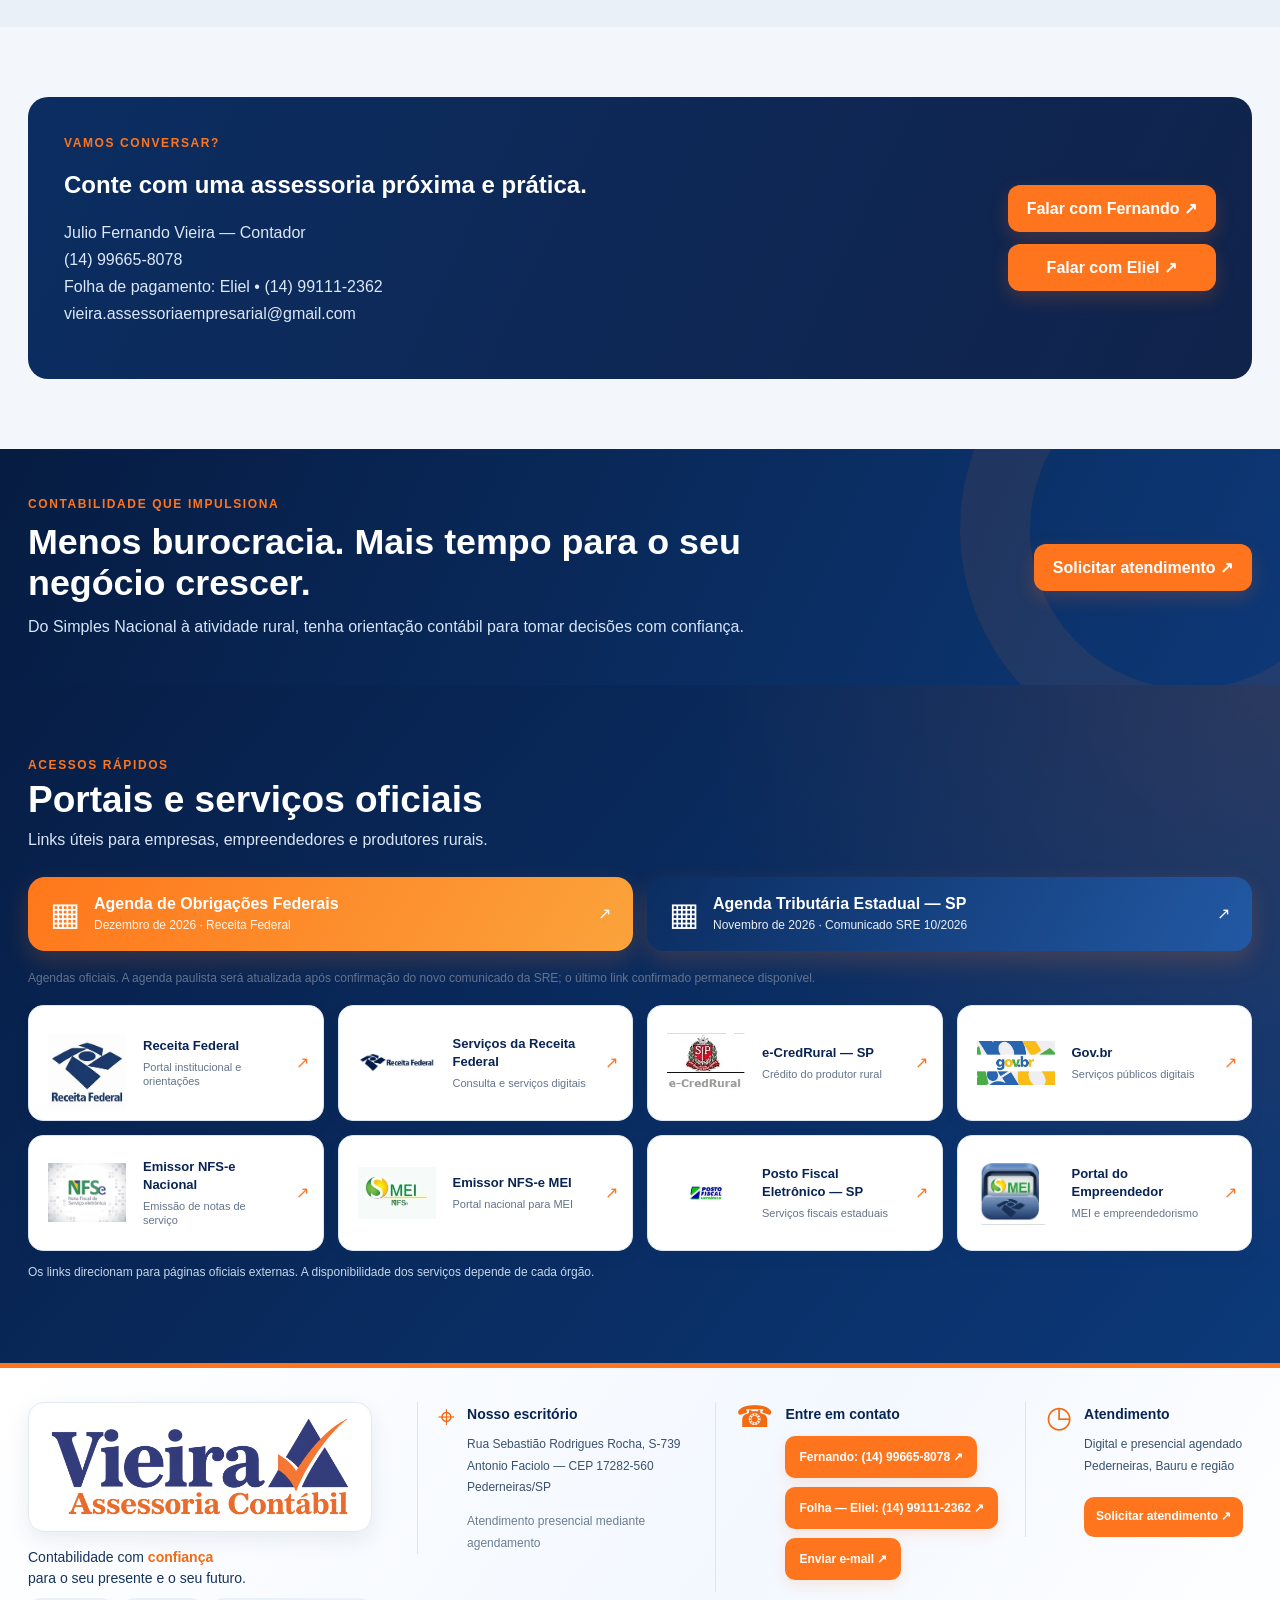
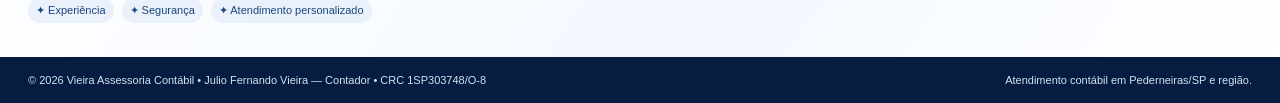
==== commit 027dcfab: "Adapta arte promocional da Vieira para compartilhamento" ====
--- a/index.html
+++ b/index.html
@@ -7,11 +7,11 @@
 <meta property="og:title" content="Vieira Assessoria Contábil | Contabilidade para sua empresa"/>
 <meta property="og:description" content="Assessoria contábil para MEI e empresas do Simples Nacional, com serviços de contabilidade e folha de pagamento. Atendimento digital e em Pederneiras/SP."/>
 <meta property="og:url" content="https://vieira-assessoriacontabil.com.br/"/>
-<meta property="og:image" content="https://vieira-assessoriacontabil.com.br/assets/og-vieira-contabilidade.png"/>
+<meta property="og:image" content="https://vieira-assessoriacontabil.com.br/assets/og-vieira-arte-promocional.png"/>
 <meta property="og:image:type" content="image/png"/>
 <meta property="og:image:width" content="1200"/>
 <meta property="og:image:height" content="630"/>
-<meta property="og:image:alt" content="Logotipo original da Vieira Assessoria Contábil e mensagem Contabilidade para sua empresa, ao lado de um escritório iluminado."/>
+<meta property="og:image:alt" content="Vieira Assessoria Contábil. Solução contábil com confiança. Contabilidade empresarial, MEI e Simples Nacional, gestão fiscal e tributária, folha de pagamento e planejamento tributário e societário. Conheça nosso site."/>
 <meta charset="utf-8"/><meta content="width=device-width,initial-scale=1" name="viewport"/><meta content="#071f4b" name="theme-color"/><meta content="Vieira Assessoria Contábil em Pederneiras/SP: MEI, Simples Nacional, contabilidade, folha, IRPF e atividade rural. Atendimento digital e presencial agendado." name="description"/><title>Vieira Assessoria Contábil | Soluções para empresas e agronegócio</title><link href="/favicon.ico?v=vieira-20261105" rel="icon" sizes="any" type="image/x-icon"/><link href="/assets/icone-vieira-32.png" rel="icon" sizes="32x32" type="image/png"/><style>
 :root{--navy:#071f4b;--navy2:#0c336b;--orange:#ff751e;--blue:#2c4796;--muted:#62718a;--bg:#f3f6fb;--line:#e4eaf3;--shadow:0 18px 45px rgba(9,32,79,.10)}*{box-sizing:border-box}html{scroll-behavior:smooth;scroll-padding-top:110px}body{margin:0;font-family:Inter,Segoe UI,Arial,sans-serif;color:var(--navy);background:var(--bg)}a{text-decoration:none;color:inherit}button{font:inherit;cursor:pointer}img{max-width:100%}.wrap{max-width:1380px;margin:auto;padding:0 28px}.topline{background:var(--navy);color:#dce7ff;font-size:12px;padding:8px 0}.topline .wrap{display:flex;justify-content:space-between;gap:12px}.header{position:sticky;top:0;z-index:30;background:rgba(255,255,255,.96);backdrop-filter:blur(18px);box-shadow:0 3px 20px #09235312}.nav{display:flex;align-items:center;gap:20px;min-height:96px}.brand{display:flex;align-items:center;flex:0 0 auto}.brand img{width:270px;max-height:80px;object-fit:contain}.navlinks{display:flex;align-items:center;gap:20px;margin:auto;font-size:12px;font-weight:750}.navlinks a:hover,.navlinks a:focus{color:var(--orange)}.cta,.btn{display:inline-flex;justify-content:center;align-items:center;gap:9px;padding:14px 19px;border-radius:12px;background:var(--orange);color:white;font-weight:800;border:0;box-shadow:0 7px 18px #f86b1d35;transition:.25s}.cta:hover,.btn:hover{transform:translateY(-2px);filter:brightness(1.05)}.btn-outline{background:transparent;border:1.5px solid #fff;color:white;box-shadow:none}.menu-btn{display:none;background:transparent;border:0;color:var(--navy);font-size:27px}.hero{background:linear-gradient(108deg,#061b40 0%,#082f68 57%,#184487 100%);color:white;position:relative;overflow:hidden}.hero:before{content:"";position:absolute;inset:0;background:radial-gradient(circle at 70% 35%,#ff7b2b2e,transparent 34%),linear-gradient(135deg,transparent 78%,#ff751e22 79%,transparent 80%)}.hero .wrap{display:grid;grid-template-columns:1.05fr .95fr;align-items:center;min-height:490px;gap:38px;position:relative}.eyebrow{color:#ff9a51;font-size:13px;letter-spacing:2px;font-weight:850;text-transform:uppercase}.hero h1{font-size:clamp(35px,4.3vw,63px);letter-spacing:-2.4px;line-height:1.08;margin:15px 0 20px}.hero p{font-size:17px;line-height:1.65;color:#e3ebf8;max-width:570px}.hero-actions{display:flex;gap:13px;flex-wrap:wrap;margin:26px 0}.pills{display:flex;flex-wrap:wrap;gap:8px}.pills span{padding:8px 11px;border:1px solid #ffffff44;background:#ffffff14;border-radius:30px;font-size:12px}.hero-visual{position:relative}.hero-visual img{width:100%;height:auto;border-radius:24px;box-shadow:0 25px 60px #0005;animation:float 7s ease-in-out infinite}.hero-tag{position:absolute;right:-5px;bottom:-18px;background:white;color:var(--navy);padding:16px 22px;border-radius:15px;box-shadow:var(--shadow);font-weight:800}.hero-tag b{color:var(--orange)}@keyframes float{50%{transform:translateY(-9px)}}.section{padding:70px 0}.section-head{display:flex;justify-content:space-between;align-items:end;gap:15px;margin-bottom:24px}.section-head h2{font-size:clamp(26px,3vw,37px);margin:6px 0}.section-head p{color:var(--muted);margin:0;line-height:1.6}.kicker{font-size:12px;letter-spacing:1.6px;text-transform:uppercase;font-weight:900;color:var(--orange)}.services{display:grid;grid-template-columns:repeat(4,1fr);gap:15px}.service-card,.client-card,.panel,.stat{background:white;border:1px solid var(--line);border-radius:17px;box-shadow:0 5px 18px #102b5210}.service-card{padding:24px;transition:.3s}.service-card:hover,.client-card:hover{transform:translateY(-5px);box-shadow:var(--shadow)}.service-icon{width:52px;height:52px;display:grid;place-items:center;font-size:27px;color:white;border-radius:13px;background:linear-gradient(135deg,var(--navy2),#2857ad)}.service-card:nth-child(even) .service-icon{background:linear-gradient(135deg,#ff6b13,#ff9a4b)}h3{margin:15px 0 8px}.service-card p{font-size:14px;line-height:1.6;color:var(--muted);margin:0}.rural{background:linear-gradient(105deg,#0a2a5b,#164c7d);color:white}.rural-grid{display:grid;grid-template-columns:1fr 1fr;gap:40px;align-items:center}.rural h2{font-size:36px;margin:12px 0}.rural p{line-height:1.75;color:#e0eaf7}.rural-art{font-size:90px;min-height:270px;display:flex;align-items:center;justify-content:center;border-radius:25px;background:radial-gradient(circle at 50% 60%,#4b9d7b75,transparent 60%),linear-gradient(130deg,#133b6b,#0c244b);border:1px solid #ffffff33}.dashboard{display:grid;grid-template-columns:1fr 1fr;gap:18px}.panel{padding:25px}.panel h3{margin:0 0 15px}.stats{display:grid;grid-template-columns:repeat(2,1fr);gap:12px}.stat{padding:17px;box-shadow:none}.stat span{display:block;color:var(--muted);font-size:12px}.stat strong{display:block;margin:9px 0;font-size:25px}.stat small{color:#70809b}.tool-grid{display:grid;grid-template-columns:repeat(2,1fr);gap:10px}.tool-grid a{padding:15px;border-radius:12px;background:#f4f7fc;border:1px solid var(--line);font-size:14px;font-weight:750;transition:.2s}.tool-grid a:hover{border-color:var(--orange);background:#fff7f1}.note{font-size:12px;color:var(--muted);line-height:1.55}.clients-wrap{background:#fff}.clients{display:grid;grid-template-columns:repeat(6,1fr);gap:13px}.client-card{padding:12px;text-align:center;transition:.3s;display:flex;flex-direction:column}.client-image{height:120px;display:grid;place-items:center;background:#f6f8fc;border-radius:12px;overflow:hidden}.client-image img{width:100%;height:100%;object-fit:contain}.client-card h3{font-size:13px;line-height:1.35;min-height:35px}.client-link{margin-top:auto;display:inline-block;padding:9px;border-radius:9px;color:#0d774b;background:#eaf8f0;font-size:12px;font-weight:800}.client-link:hover{background:#d0f4df}.updates{background:#eaf0f8}.update-card{padding:25px;background:linear-gradient(115deg,#fff,#edf5ff);border:1px solid var(--line);border-radius:18px;display:flex;gap:22px;align-items:center;justify-content:space-between}.update-card p{color:var(--muted);line-height:1.6}.update-card a{color:#fff;background:var(--navy);border-radius:10px;padding:13px 18px;white-space:nowrap}.contact-box{background:linear-gradient(115deg,#0b2d61,#10234b);color:white;padding:36px;border-radius:20px;display:flex;align-items:center;justify-content:space-between;gap:24px}.contact-box p{color:#dce8f8;line-height:1.7}.footer{background:#061a3d;color:#fff;padding:35px 0 18px;border-top:5px solid var(--orange)}.footer-grid{display:grid;grid-template-columns:1.25fr 1fr 1fr;gap:35px}.footer-logo{width:300px;border-radius:12px;background:#fff;padding:8px}.footer p,.footer a{color:#d9e4f4;font-size:13px;line-height:1.9}.footer a:hover{color:#ff9a51}.footer-bottom{border-top:1px solid #ffffff22;margin-top:22px;padding-top:16px;color:#bacbe2;font-size:12px}.whats-float{position:fixed;right:22px;bottom:22px;z-index:40;background:#20ae63;color:white;padding:15px 18px;border-radius:100px;box-shadow:0 8px 28px #0b513c60;font-weight:800}.reveal{opacity:0;transform:translateY(18px);transition:opacity .65s,transform .65s}.reveal.show{opacity:1;transform:none}@media(max-width:1100px){.navlinks{gap:10px}.brand img{width:210px}.clients{grid-template-columns:repeat(4,1fr)}}@media(max-width:850px){.nav{min-height:76px}.menu-btn{display:block;margin-left:auto}.nav>.cta{display:none}.navlinks{display:none;position:absolute;top:76px;left:0;right:0;background:white;box-shadow:0 16px 24px #0002;padding:20px;flex-direction:column;align-items:stretch}.navlinks.open{display:flex}.hero .wrap,.rural-grid,.dashboard{grid-template-columns:1fr}.hero .wrap{padding-top:40px;padding-bottom:55px}.hero-visual{max-width:620px}.services{grid-template-columns:repeat(2,1fr)}.footer-grid{grid-template-columns:1fr 1fr}.clients{grid-template-columns:repeat(3,1fr)}}@media(max-width:550px){.wrap{padding:0 17px}.topline .wrap span:last-child{display:none}.brand img{width:190px}.hero h1{letter-spacing:-1px}.hero-tag{font-size:12px;right:0}.services,.stats,.tool-grid{grid-template-columns:1fr 1fr}.service-card{padding:16px}.service-card h3{font-size:14px}.clients{grid-template-columns:repeat(2,1fr)}.footer-grid{grid-template-columns:1fr}.update-card,.contact-box{display:block}.update-card a{display:inline-block;margin-top:10px}.contact-box .btn{margin-top:12px}.section{padding:48px 0}}@media(prefers-reduced-motion:reduce){*,*:before,*:after{animation:none!important;transition:none!important;scroll-behavior:auto!important}.reveal{opacity:1;transform:none}}
 </style><style>
